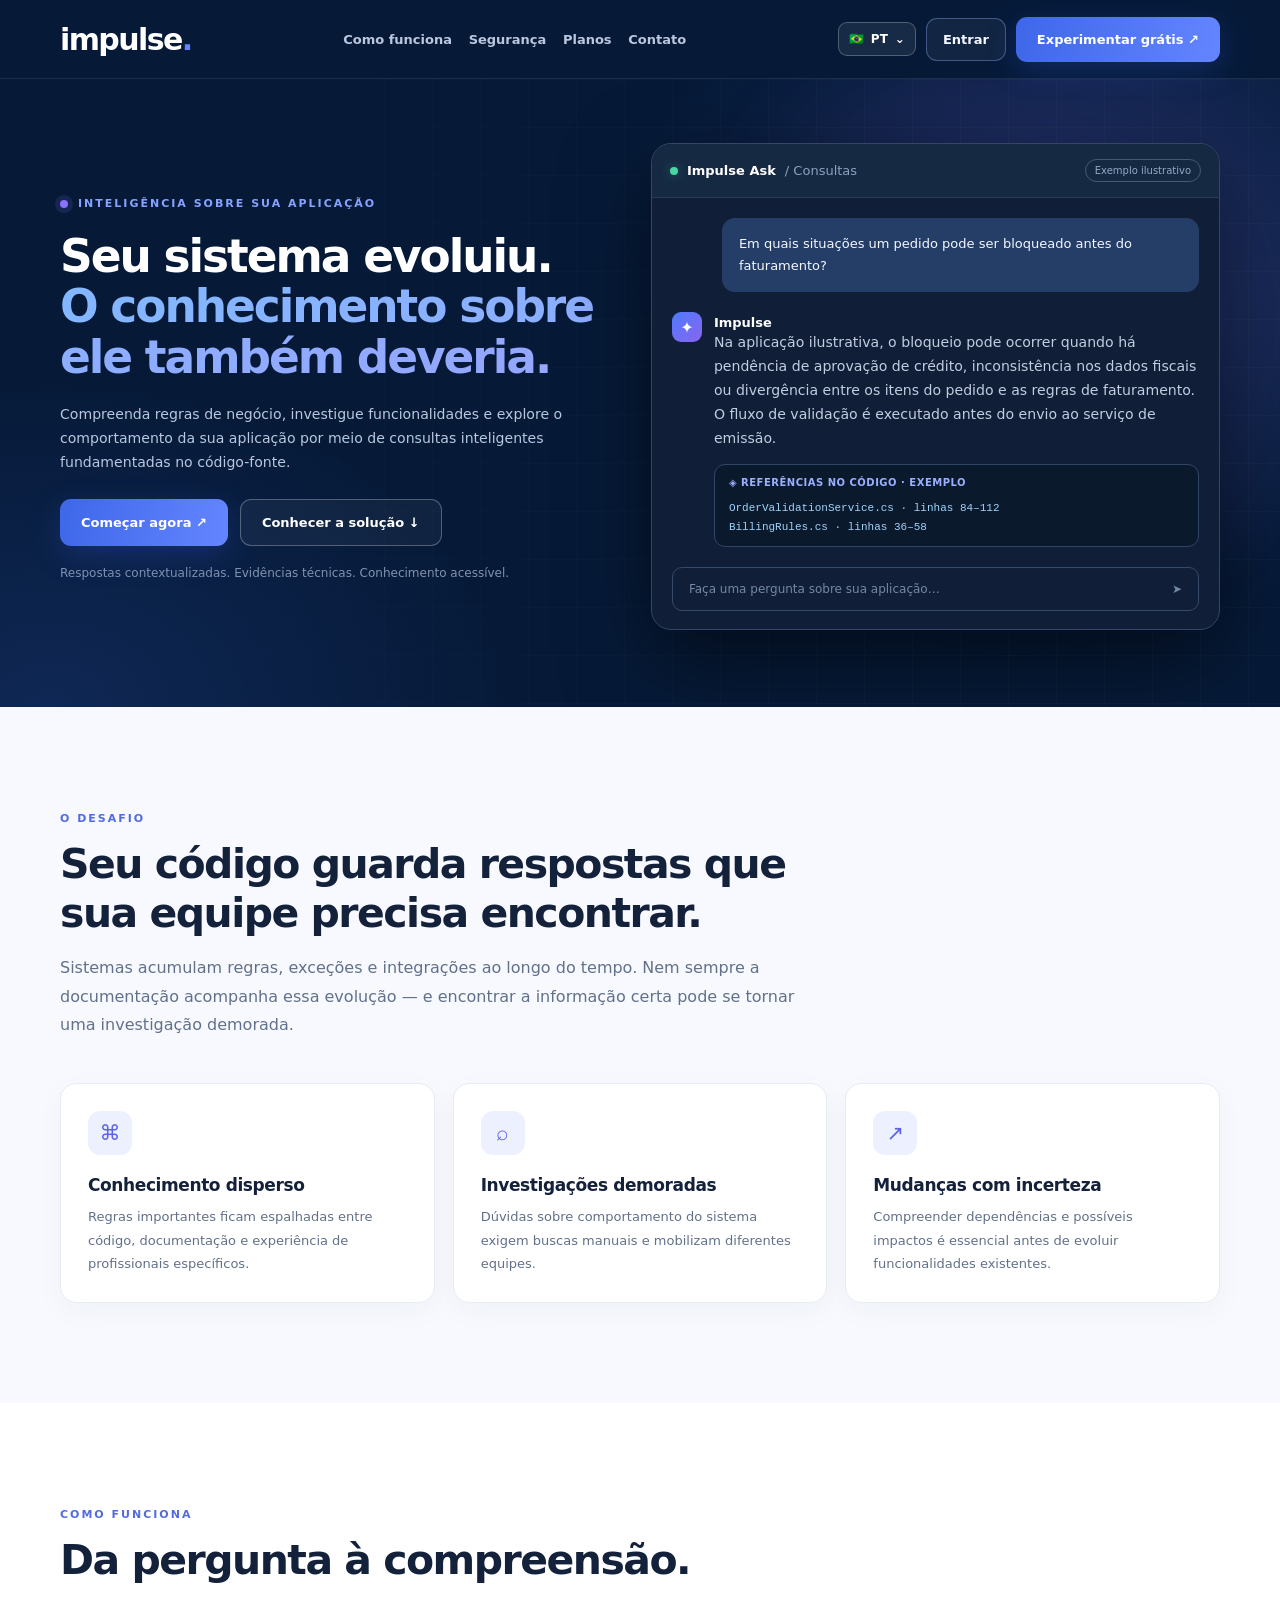
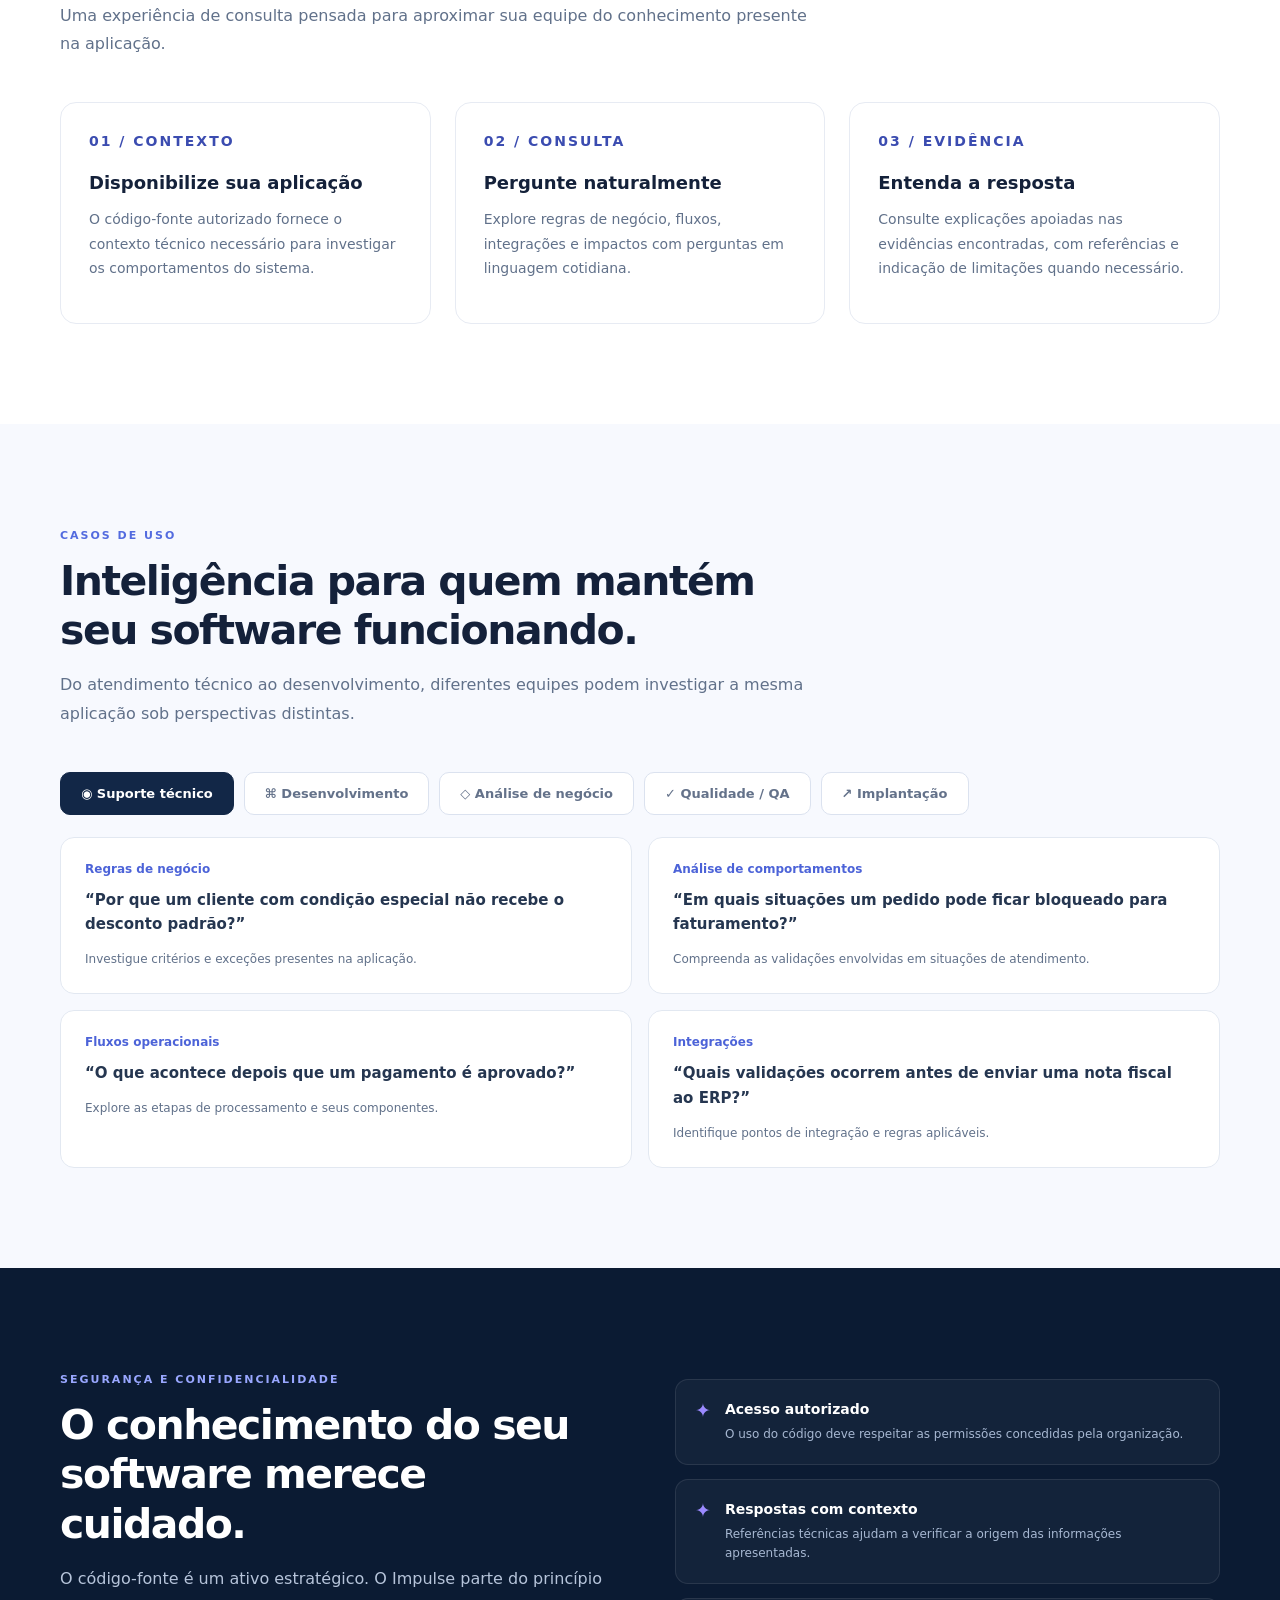
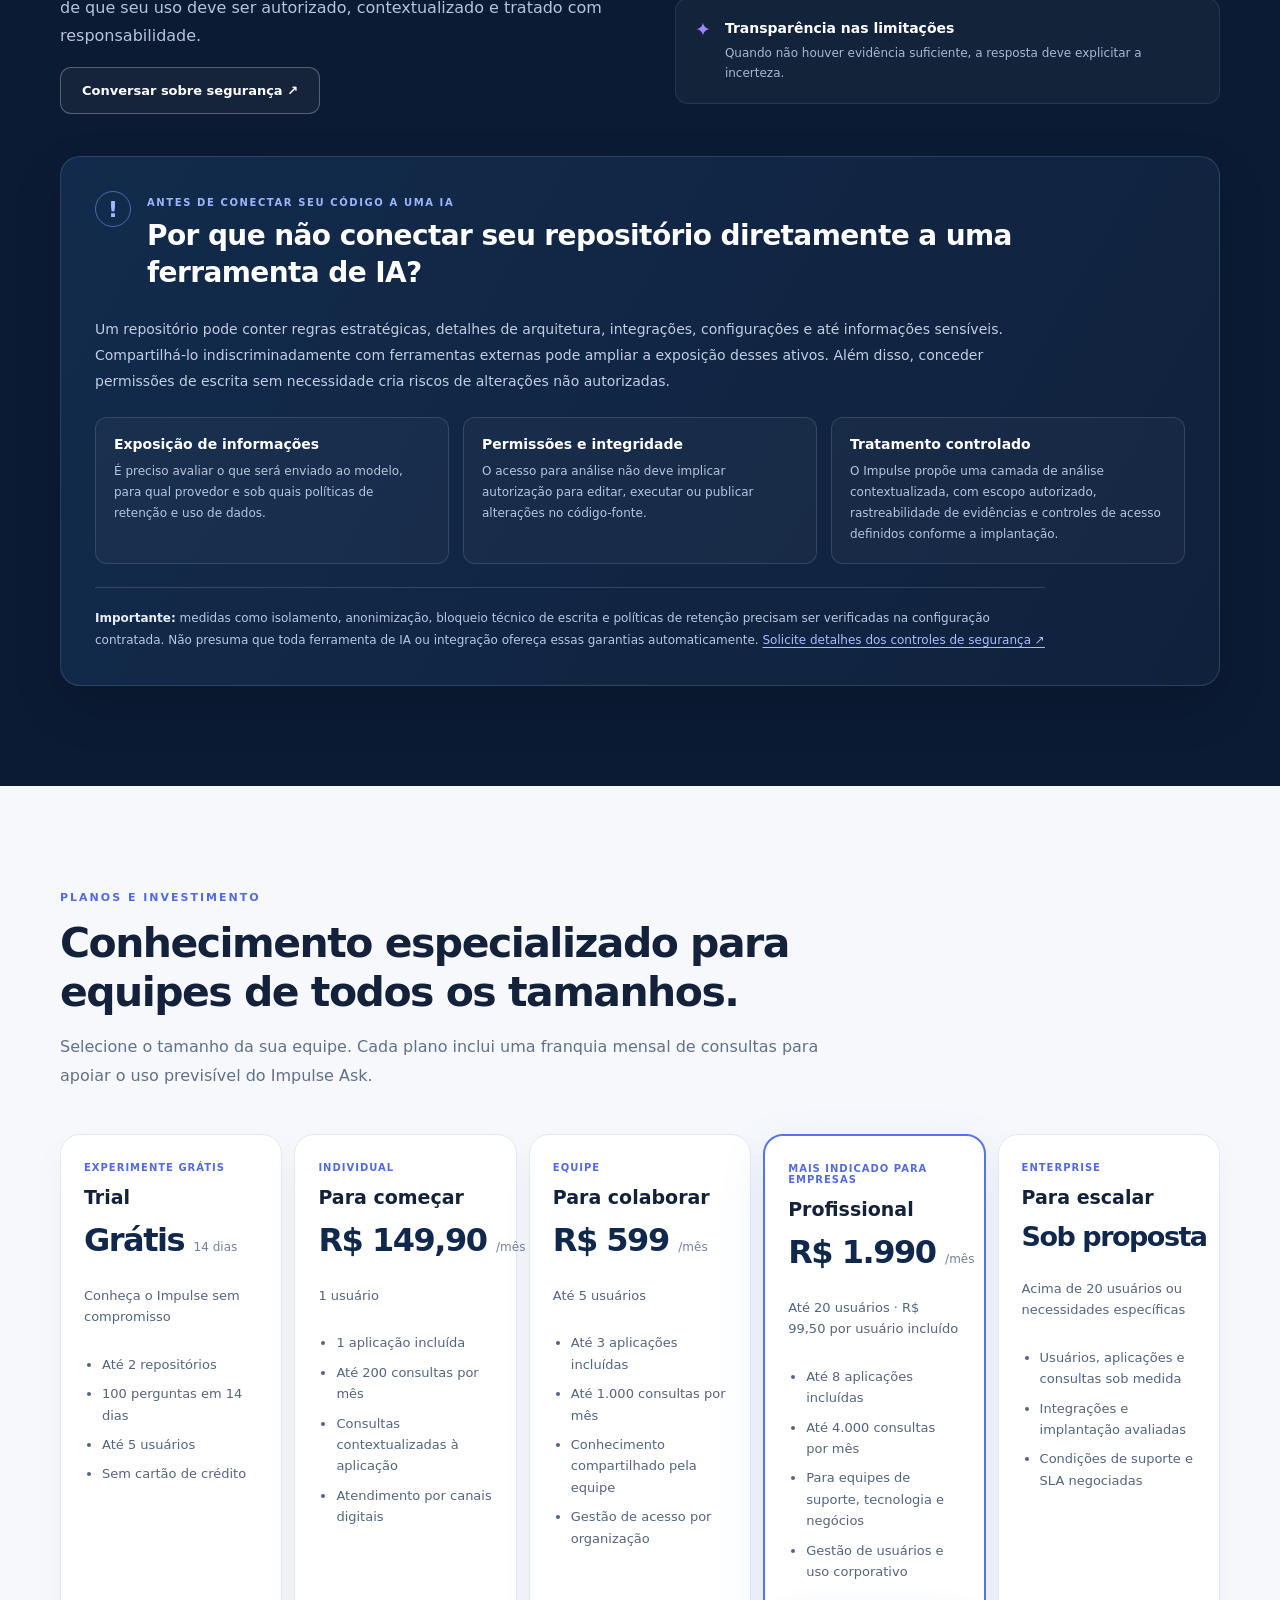
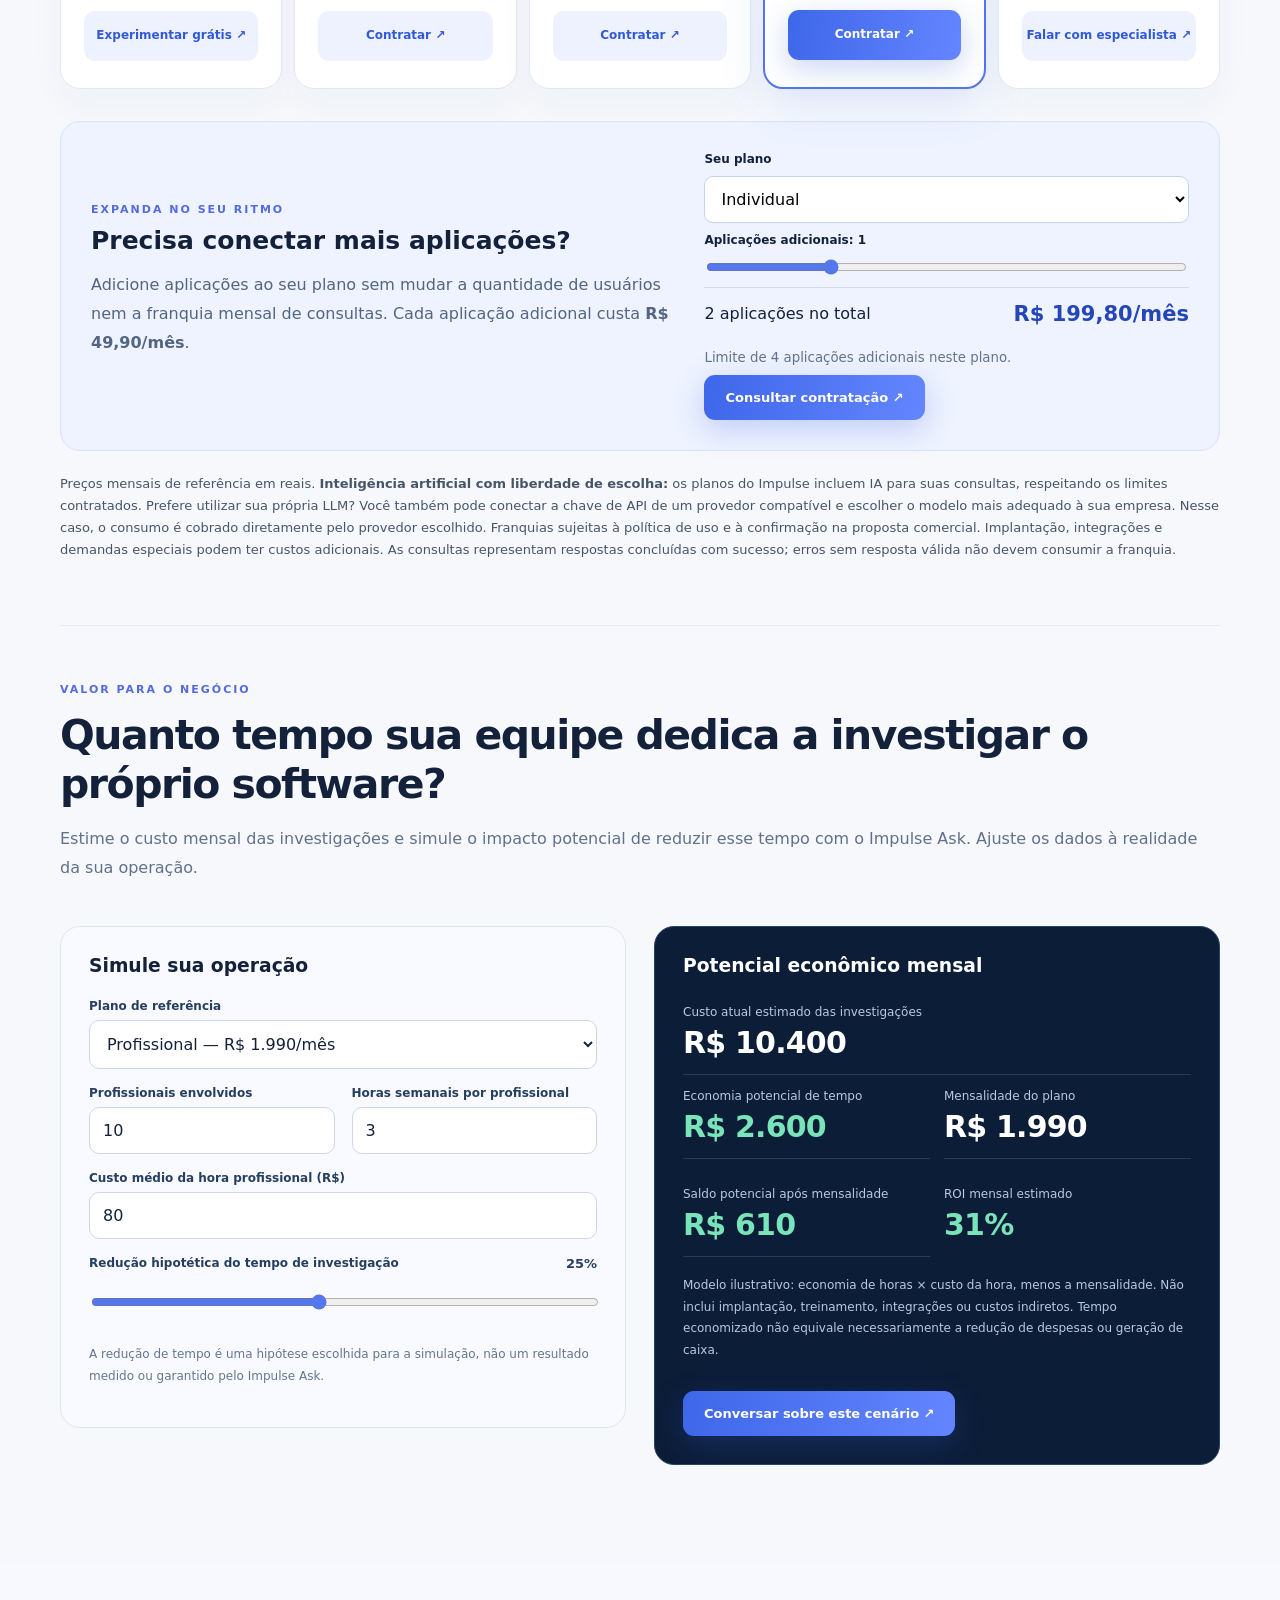
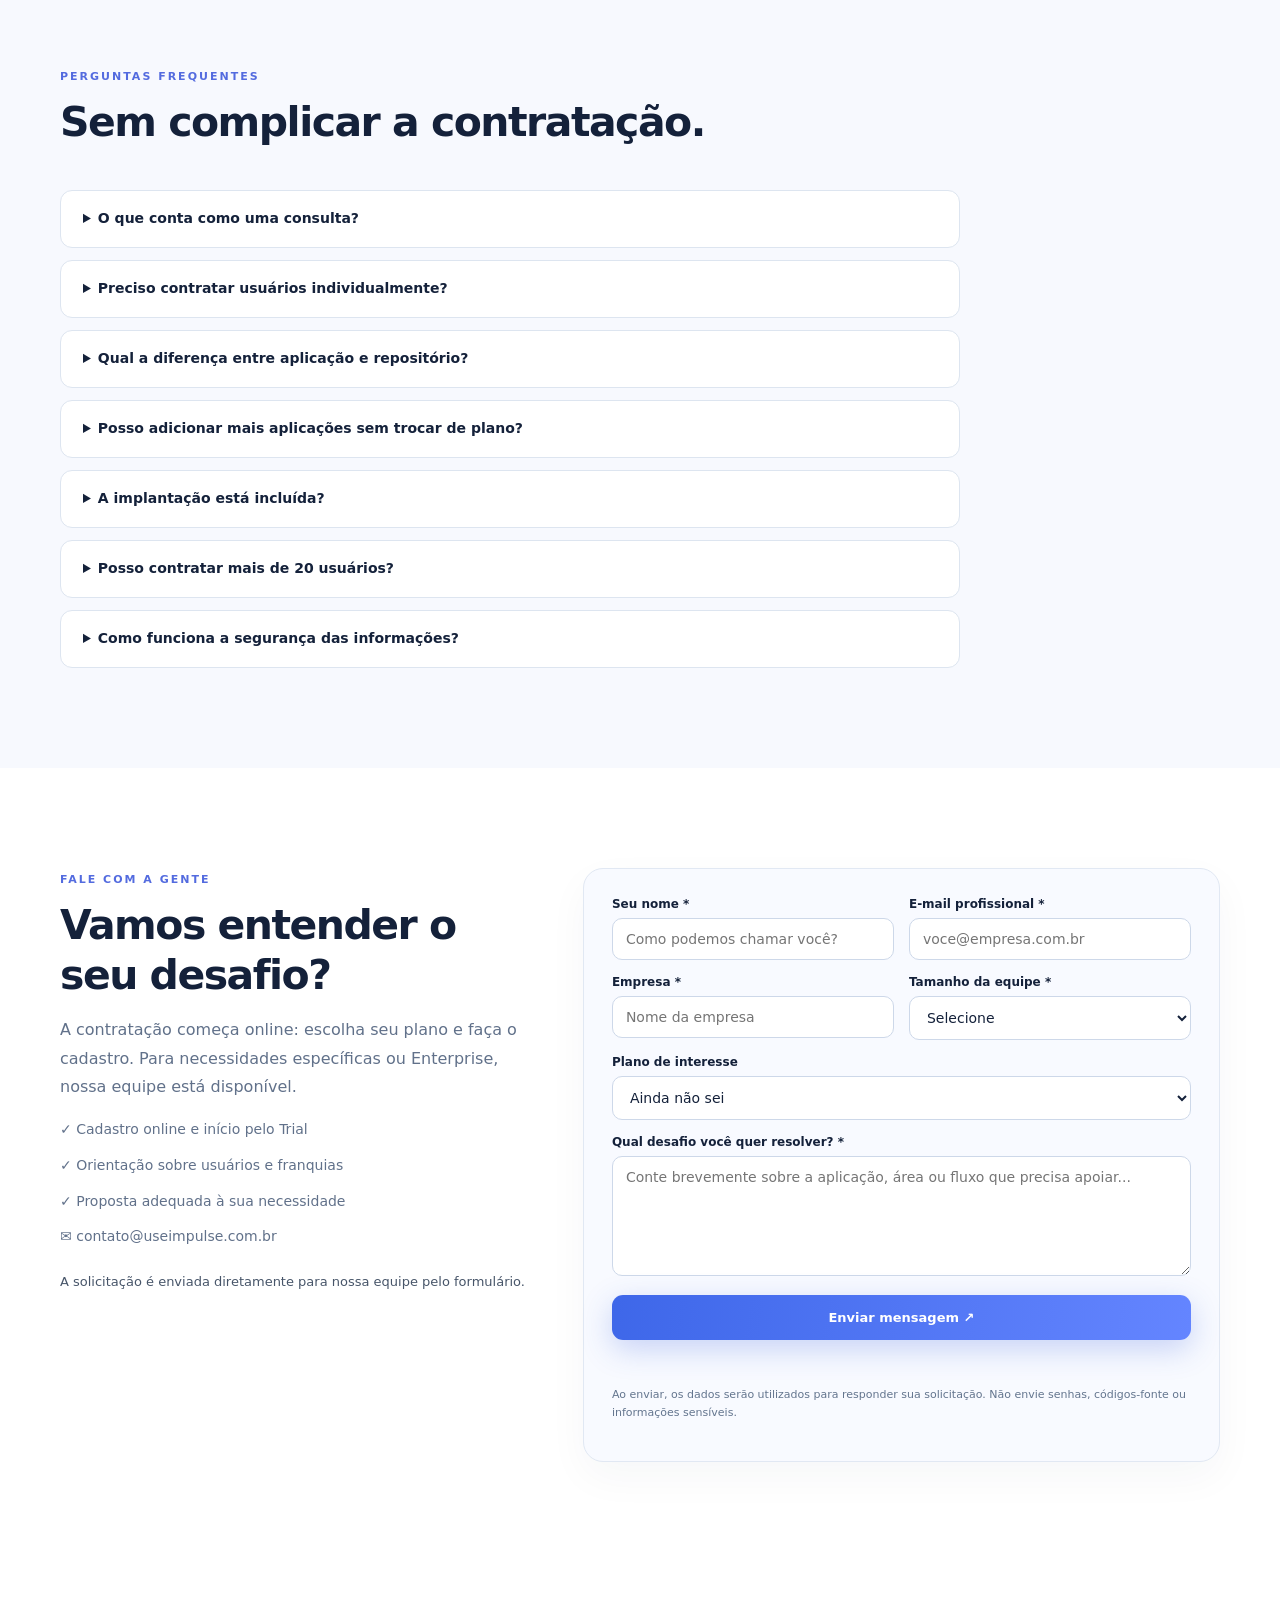
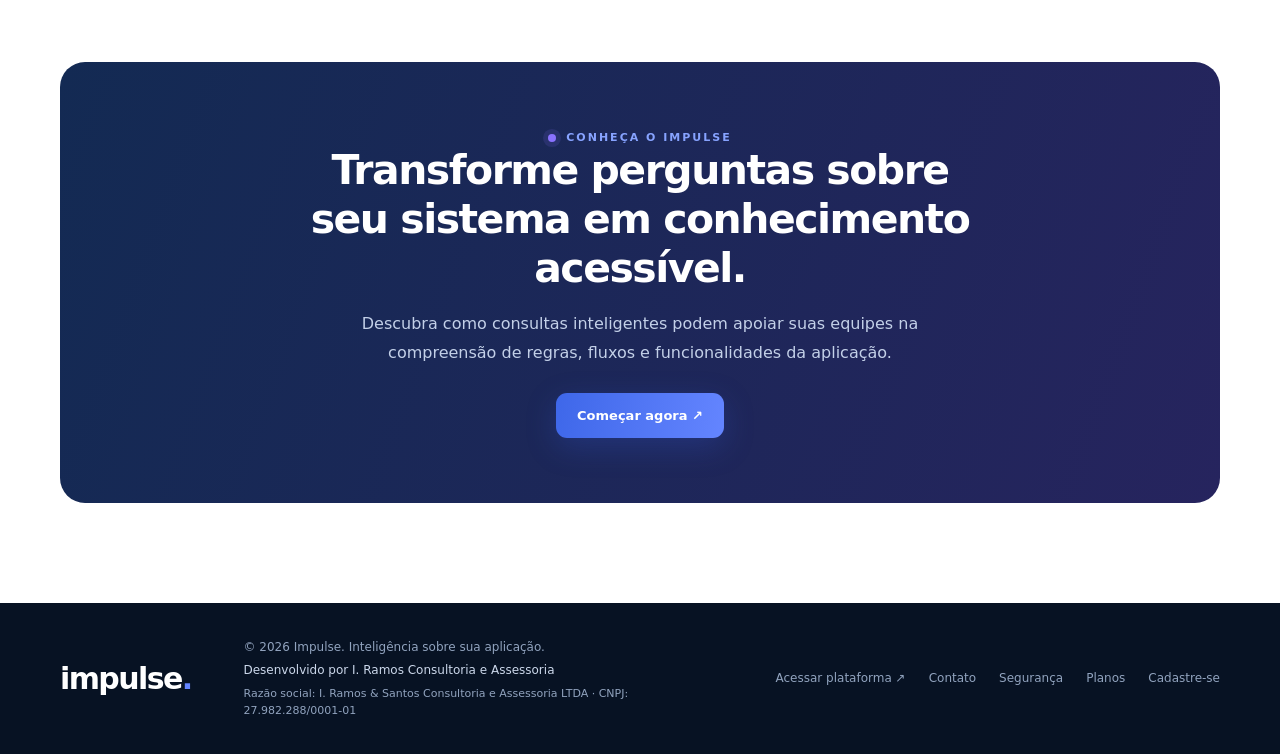
==== index.html @ f1f95ac8 "chore(site): configure public Cloudflare Turnstile site key" ====
<!DOCTYPE html>
<html lang="pt-BR">
<head>
<meta charset="UTF-8"><meta name="viewport" content="width=device-width,initial-scale=1"><meta name="theme-color" content="#061A38"><link rel="icon" type="image/svg+xml" href="/favicon.svg?v=3"><link rel="shortcut icon" href="/favicon.svg?v=3"><meta name="description" content="Impulse: inteligência sobre sua aplicação. Compreenda regras de negócio, fluxos e impactos de mudanças com consultas fundamentadas no código-fonte."><title>Impulse — Inteligência sobre sua aplicação</title>
<link rel="canonical" href="https://useimpulse.com.br/">
<meta property="og:type" content="website">
<meta property="og:locale" content="pt_BR">
<meta property="og:site_name" content="Impulse">
<meta property="og:title" content="Impulse — Inteligência sobre sua aplicação">
<meta property="og:description" content="Compreenda regras de negócio, investigue funcionalidades e explore sua aplicação com respostas fundamentadas no código-fonte.">
<meta property="og:url" content="https://useimpulse.com.br/">
<meta name="twitter:card" content="summary">
<meta name="twitter:title" content="Impulse — Inteligência sobre sua aplicação">
<meta name="twitter:description" content="Entenda o comportamento da sua aplicação com inteligência fundamentada no código-fonte.">
<style>
:root{--navy:#081426;--navy2:#0e203b;--blue:#4878ff;--violet:#8067ff;--ink:#14213a;--muted:#61718a;--line:#e7ebf3;--bg:#f6f8fc}*{box-sizing:border-box}html{scroll-behavior:smooth}body{margin:0;font-family:Inter,ui-sans-serif,system-ui,-apple-system,BlinkMacSystemFont,"Segoe UI",sans-serif;color:var(--ink);background:white}a{text-decoration:none;color:inherit}button,input{font:inherit}button{cursor:pointer}.wrap{width:min(1160px,calc(100% - 48px));margin:auto}.dark{color:white;background:var(--navy)}header{position:sticky;top:0;z-index:50;background:rgba(8,20,38,.96);backdrop-filter:blur(14px);border-bottom:1px solid #ffffff17}.nav{display:flex;align-items:center;justify-content:space-between;min-height:78px;gap:28px}.brand{display:inline-flex;align-items:center;gap:11px;font-size:26px;font-weight:800;letter-spacing:-1.6px;color:white}.brand-mark{width:35px;height:35px;display:grid;place-items:center;border-radius:11px;background:linear-gradient(135deg,#5b8aff,#865eff);box-shadow:0 8px 30px #536cff44}.brand-mark{font-family:Inter,ui-sans-serif,system-ui,sans-serif;font-size:26px;font-weight:850;letter-spacing:-2px;line-height:1;align-items:center;padding-right:2px}.brand-dot{color:#fff;margin-left:1px}.brand-word{font-weight:800;letter-spacing:-1.6px}.navlinks{display:flex;gap:29px;align-items:center;color:#bac7df;font-size:13px;font-weight:600}.navlinks a:hover,.footer-links a:hover{color:white}.btn{border:0;border-radius:11px;display:inline-flex;align-items:center;justify-content:center;gap:10px;font-size:13px;font-weight:700;padding:15px 21px;transition:transform .2s,box-shadow .2s}.btn:hover{transform:translateY(-2px)}.btn.primary{color:white;background:linear-gradient(100deg,#396bf4,#7557ed);box-shadow:0 9px 30px #345cdd40}.btn.outline{border:1px solid #ffffff45;color:white;background:#ffffff0b}.btn.light{background:#eef2ff;color:#3059d9}.mobile-toggle{display:none;color:white;background:none;border:0;font-size:25px}.hero{position:relative;overflow:hidden;background:radial-gradient(ellipse 700px 500px at 88% 28%,#23386f9a,transparent 72%),radial-gradient(ellipse 700px 500px at 4% 100%,#142f65a1,transparent 65%),var(--navy);padding:98px 0 105px}.hero:after{content:"";position:absolute;inset:0;pointer-events:none;background-image:linear-gradient(#ffffff06 1px,transparent 1px),linear-gradient(90deg,#ffffff06 1px,transparent 1px);background-size:48px 48px;mask-image:linear-gradient(90deg,transparent,#000 70%)}.hero-grid{position:relative;z-index:1;display:grid;grid-template-columns:1fr 1.03fr;align-items:center;gap:58px}.eyebrow{font-size:11px;font-weight:800;letter-spacing:2px;text-transform:uppercase;color:#87a3ff;display:inline-flex;align-items:center;gap:10px}.eyebrow:before{content:"";width:8px;height:8px;border-radius:50%;background:#8a72ff;box-shadow:0 0 0 5px #8a72ff22}.hero h1{font-size:clamp(40px,4.25vw,65px);line-height:1.08;letter-spacing:-2.8px;margin:22px 0 22px;font-weight:800}.gradient{background:linear-gradient(100deg,#83b7ff,#aa93ff);-webkit-background-clip:text;background-clip:text;color:transparent}.hero p{font-size:16px;line-height:1.85;color:#b9c8df;max-width:520px}.actions{display:flex;gap:12px;flex-wrap:wrap;margin-top:30px}.hero-note{margin-top:25px;color:#8193ae;font-size:12px}.chat-window{background:#101f37;border:1px solid #344668;border-radius:20px;box-shadow:0 30px 85px #0008;overflow:hidden;transform:perspective(1100px) rotateY(-4deg);position:relative}.chat-head{display:flex;justify-content:space-between;align-items:center;padding:17px 20px;background:#152943;border-bottom:1px solid #ffffff16}.chat-title{display:flex;align-items:center;gap:9px;font-size:13px;font-weight:700}.dot{width:8px;height:8px;border-radius:50%;background:#48d7a0;box-shadow:0 0 12px #48d7a066}.chat-body{padding:25px 23px 20px}.bubble{border-radius:13px;padding:15px 17px;font-size:13px;line-height:1.7}.bubble.user{background:#253e67;color:#f4f8ff;margin-left:50px}.response{margin-top:20px;display:flex;gap:12px}.ai-symbol{width:30px;height:30px;flex:none;border-radius:9px;background:linear-gradient(140deg,#4d7bff,#8964ee);display:grid;place-items:center;color:white;font-size:16px}.response-content{flex:1;min-width:0}.response-content strong{font-size:13px}.response-content p{color:#c2cde0;font-size:12px;line-height:1.8;margin:9px 0}.evidence{background:#0b192d;border:1px solid #314567;border-radius:11px;padding:12px 14px;margin-top:13px}.evidence span{display:block;font-size:10px;color:#9aafff;font-weight:800;letter-spacing:.5px;margin-bottom:8px}.evidence code{color:#9fd4fb;font-size:11px;overflow-wrap:anywhere}.chat-input{margin:0 23px 22px;border:1px solid #354968;border-radius:10px;padding:14px 16px;display:flex;justify-content:space-between;color:#7388a6;font-size:12px}.demo-tag{font-size:10px;color:#93a8c5;border:1px solid #455a78;border-radius:20px;padding:5px 9px}.section{padding:100px 0}.section-head{max-width:760px;margin-bottom:43px}.kicker{font-size:11px;letter-spacing:2px;text-transform:uppercase;color:#536bdf;font-weight:800}.section h2{font-size:clamp(29px,3.2vw,43px);letter-spacing:-1.5px;line-height:1.2;margin:14px 0 16px}.section-lead{font-size:16px;color:var(--muted);line-height:1.8}.problem{background:#f7f9fe}.problem-grid{display:grid;grid-template-columns:1fr 1fr 1fr;gap:18px}.tile{background:white;border:1px solid var(--line);border-radius:16px;padding:27px;box-shadow:0 8px 30px #1c335009}.tile-icon{width:44px;height:44px;border-radius:12px;display:grid;place-items:center;background:#edf0ff;color:#5a62e7;font-size:21px;margin-bottom:20px}.tile h3{font-size:17px;letter-spacing:-.4px;margin:0 0 10px}.tile p{font-size:13px;line-height:1.8;color:var(--muted);margin:0}.steps{display:grid;grid-template-columns:repeat(3,1fr);gap:24px}.step{position:relative;padding:28px;border-radius:16px;border:1px solid var(--line)}.step-num{color:#3b4cb0;font-size:14px;font-weight:800;letter-spacing:2px}.step h3{font-size:18px;margin:22px 0 10px}.step p{font-size:14px;line-height:1.75;color:var(--muted)}.usecases{background:#f7f9fe}.tabbar{display:flex;gap:10px;margin:25px 0 22px;flex-wrap:wrap}.tab{border:1px solid #dbe2ef;border-radius:10px;background:white;padding:13px 20px;font-weight:700;font-size:13px;color:#64728a}.tab.active{background:#122747;color:white;border-color:#122747}.case-grid{display:grid;grid-template-columns:repeat(2,1fr);gap:16px}.case{background:white;border:1px solid #e2e8f1;border-radius:14px;padding:24px}.case-label{font-size:12px;color:#4c63d8;font-weight:800;margin-bottom:12px}.case q{font-size:15px;font-weight:600;line-height:1.65;color:#253650}.case p{font-size:12px;line-height:1.7;color:var(--muted);margin-bottom:0}.security{background:#0b1b33;color:white}.security-grid{display:grid;grid-template-columns:1fr 1fr;align-items:center;gap:70px}.security .section-lead{color:#b6c4da}.security-list{display:grid;gap:14px}.security-item{display:flex;gap:14px;align-items:start;padding:19px;background:#ffffff09;border:1px solid #ffffff18;border-radius:13px}.security-item b{font-size:14px}.security-item p{margin:7px 0 0;font-size:12px;color:#a7b8d2;line-height:1.65}.check{color:#9b8aff;font-size:19px}.final-cta{background:linear-gradient(110deg,#132a53,#26245e);color:white;text-align:center;border-radius:25px;padding:65px 24px}.final-cta h2{margin:0 auto 17px;max-width:690px}.final-cta p{max-width:600px;margin:0 auto 25px;color:#c3d0e8;line-height:1.8}.footer{background:#071223;color:#91a3be;padding:35px 0}.footer-inner{display:flex;align-items:center;justify-content:space-between;gap:18px;flex-wrap:wrap;font-size:12px}.footer-company{display:flex;flex-direction:column;gap:5px;max-width:480px;line-height:1.55}.footer-company span:nth-child(2){color:#cbd7ea}.footer-company span:nth-child(3){font-size:11px}.footer-links{display:flex;gap:23px}.footer .brand{font-size:21px}.footer .brand-mark{width:28px;height:28px}.footer .brand-mark svg{width:18px;height:18px}.hidden{display:none!important}@media(max-width:900px){.hero-grid,.security-grid{grid-template-columns:1fr}.hero{padding:68px 0}.hero-grid{gap:50px}.chat-window{transform:none;max-width:650px}.navlinks{gap:15px}.problem-grid{grid-template-columns:1fr 1fr}}@media(max-width:650px){.wrap{width:min(100% - 32px,1160px)}.nav{min-height:68px}.mobile-toggle{display:block}.navlinks{display:none;position:absolute;top:68px;left:0;right:0;background:#0a1930;padding:20px 24px;flex-direction:column;align-items:stretch}.navlinks.open{display:flex}.nav>.btn{display:none}.hero h1{letter-spacing:-1.7px}.hero{padding:55px 0 70px}.section{padding:70px 0}.problem-grid,.steps,.case-grid{grid-template-columns:1fr}.chat-body{padding:17px}.bubble.user{margin-left:12px}.chat-input{margin:0 16px 16px}.footer-inner{align-items:flex-start;flex-direction:column}.final-cta{padding:48px 20px}.security-grid{gap:20px}}

/* Comercial */
.pricing{background:#f6f8fc}.price-grid{display:grid;grid-template-columns:repeat(5,minmax(0,1fr));gap:12px}.price-card{background:white;border:1px solid #e2e8f3;border-radius:20px;padding:27px 23px;display:flex;flex-direction:column;gap:13px;box-shadow:0 15px 36px #152b4b09}.price-card.featured{border:2px solid #5575ee;box-shadow:0 16px 45px #4b6ff020}.price-card h3{margin:0;font-size:19px}.price-card .amount{font-size:35px;font-weight:800;letter-spacing:-1.5px;color:#10284c;white-space:nowrap}.price-card .amount small{font-size:12px;font-weight:500;color:#72829a;letter-spacing:0}.price-card p,.price-card li{font-size:13px;color:#53657f;line-height:1.65}.price-card ul{padding-left:18px;margin:0 0 14px;flex:1}.price-card li+li{margin-top:8px}.price-card .btn{width:100%;box-sizing:border-box;text-align:center;white-space:nowrap;font-size:12px;padding:14px 8px;min-height:50px;line-height:1.25}.price-tag{font-size:10px;letter-spacing:1px;text-transform:uppercase;font-weight:800;color:#536bdf}.pricing-note{font-size:13px;line-height:1.7;color:#475569;margin-top:22px}.contact{background:#fff}.contact-grid{display:grid;grid-template-columns:.85fr 1.15fr;gap:52px;align-items:start}.contact-points{display:grid;gap:12px;color:#61718a;font-size:14px;line-height:1.7}.contact-card{border:1px solid #e1e8f3;border-radius:20px;padding:28px;background:#f8faff;box-shadow:0 15px 40px #102c4a0a}.form-grid{display:grid;grid-template-columns:1fr 1fr;gap:15px}.contact-card label{display:block;font-size:12px;font-weight:700;margin-bottom:7px}.contact-card input,.contact-card select,.contact-card textarea{width:100%;border:1px solid #cdd8e9;border-radius:10px;padding:12px 13px;font:inherit;font-size:14px;background:white;color:#14213a}.contact-card textarea{resize:vertical;min-height:120px}.form-row{margin-bottom:15px}.form-help{font-size:11px;line-height:1.6;color:#63758e}.faq{background:#f7f9fe}.faq-list{display:grid;gap:12px;max-width:900px}.faq details{border:1px solid #dde5f0;background:white;border-radius:12px;overflow:hidden}.faq summary{font-weight:700;font-size:14px;cursor:pointer;display:list-item;list-style-position:inside;padding:19px 22px;min-height:56px}.faq summary:focus-visible{outline:2px solid #396bf4;outline-offset:-3px}.faq details p{color:#61718a;font-size:13px;line-height:1.8;margin:0;padding:0 22px 19px}@media(max-width:1050px){.price-grid{grid-template-columns:repeat(2,minmax(0,1fr))}}@media(max-width:700px){.price-grid,.contact-grid,.form-grid{grid-template-columns:1fr}.contact-grid{gap:25px}.price-card{padding:24px}.contact-card{padding:20px}}

/* Motion system: progressive enhancement with reduced-motion support */
@keyframes impulse-enter{from{opacity:0;transform:translate3d(0,22px,0)}to{opacity:1;transform:translate3d(0,0,0)}}
@keyframes impulse-glow{0%,100%{opacity:.52;transform:translate3d(0,0,0) scale(1)}50%{opacity:.86;transform:translate3d(-12px,9px,0) scale(1.06)}}
@keyframes impulse-float{0%,100%{transform:translateY(0)}50%{transform:translateY(-9px)}}
@keyframes impulse-card-in{from{opacity:0;transform:translateY(10px)}to{opacity:1;transform:translateY(0)}}
@keyframes impulse-shimmer{from{transform:translateX(-140%) skewX(-20deg)}to{transform:translateX(240%) skewX(-20deg)}}
.hero:before{content:"";position:absolute;inset:-10% -10% auto auto;width:min(65vw,780px);height:600px;border-radius:50%;pointer-events:none;background:radial-gradient(circle,#4868d53b 0%,#8059e51b 35%,transparent 70%);filter:blur(24px);animation:impulse-glow 11s ease-in-out infinite}
.hero-grid>div:first-child{animation:impulse-enter .8s both}.hero .chat-window{animation:impulse-enter .85s .18s both,impulse-float 7s 1.1s ease-in-out infinite}
.hero .gradient{background-size:220% 100%;animation:gradient-shift 8s ease-in-out infinite alternate}
@keyframes gradient-shift{from{background-position:0% 50%}to{background-position:100% 50%}}
.btn{position:relative;overflow:hidden;isolation:isolate}.btn.primary:after{content:"";position:absolute;inset:0;width:40%;background:linear-gradient(90deg,transparent,#ffffff35,transparent);transform:translateX(-140%) skewX(-20deg);pointer-events:none}.btn.primary:hover:after{animation:impulse-shimmer .85s ease-out}
.btn:focus-visible,.tab:focus-visible,.navlinks a:focus-visible,.faq summary:focus-visible{outline:3px solid #91b6ff;outline-offset:4px}
.tile,.step,.case,.price-card,.security-item{transition:transform .32s cubic-bezier(.2,.75,.2,1),box-shadow .32s ease,border-color .32s ease}
.tile:hover,.step:hover,.case:hover,.price-card:hover{transform:translateY(-6px);box-shadow:0 20px 45px #152d511b;border-color:#b6c6f7}
.security-item:hover{transform:translateX(5px);border-color:#8c9df16b}
.tab{transition:background .25s,color .25s,border-color .25s,transform .25s}.tab:hover{transform:translateY(-2px);border-color:#9caee5}
.case-grid .case{animation:impulse-card-in .35s both}.case-grid .case:nth-child(2){animation-delay:.06s}.case-grid .case:nth-child(3){animation-delay:.12s}.case-grid .case:nth-child(4){animation-delay:.18s}
.faq details{transition:border-color .25s,box-shadow .25s}.faq details[open]{border-color:#aabcf5;box-shadow:0 10px 28px #142d4910}.faq details p{animation:impulse-card-in .25s both}
.navlinks a{position:relative}.navlinks a:after{content:"";position:absolute;bottom:-7px;left:0;width:100%;height:2px;background:#8fa6ff;transform:scaleX(0);transform-origin:left;transition:transform .25s}.navlinks a:hover:after{transform:scaleX(1)}
.js-motion .reveal{opacity:0;transform:translateY(25px);transition:opacity .7s ease,transform .7s cubic-bezier(.2,.7,.2,1);transition-delay:var(--reveal-delay,0ms)}.js-motion .reveal.is-visible{opacity:1;transform:none}
@media(prefers-reduced-motion:reduce){html{scroll-behavior:auto!important}*,*:before,*:after{animation-duration:.01ms!important;animation-iteration-count:1!important;transition-duration:.01ms!important}.js-motion .reveal{opacity:1!important;transform:none!important}}

/* ROI calculator */
.roi-section{background:#fff}.roi-layout{display:grid;grid-template-columns:1fr 1fr;gap:28px;align-items:start}.roi-panel,.roi-results{border:1px solid #dfe6f2;border-radius:20px;padding:28px;background:#f8faff}.roi-results{background:#0c1d37;color:#fff;border-color:#29446a}.roi-fields{display:grid;grid-template-columns:repeat(2,minmax(0,1fr));gap:17px}.roi-field{display:flex;flex-direction:column;gap:7px}.roi-field label{font-size:12px;font-weight:750;color:#263e60}.roi-field input,.roi-field select{width:100%;padding:13px;border:1px solid #ccd7e9;border-radius:10px;background:white;color:#14213a;font:inherit}.roi-field input:focus-visible,.roi-field select:focus-visible{outline:3px solid #91b6ff;outline-offset:2px}.roi-full{grid-column:1/-1}.roi-range{accent-color:#5577ed}.roi-range-label{display:flex;justify-content:space-between;align-items:center;font-size:13px;font-weight:700;color:#263e60}.roi-stat{border-bottom:1px solid #ffffff22;padding:14px 0}.roi-stat:last-child{border-bottom:0}.roi-stat span{display:block;color:#b8c9e1;font-size:12px;margin-bottom:6px}.roi-stat strong{display:block;font-size:clamp(22px,3vw,32px);letter-spacing:-.8px}.roi-stat .roi-positive{color:#79e4b9}.roi-stat .roi-negative{color:#ffb2b2}.roi-disclaimer{font-size:12px;line-height:1.8;color:#65758d;margin-top:18px}.roi-results .roi-disclaimer{color:#b8c9e1}.roi-kpi-grid{display:grid;grid-template-columns:1fr 1fr;gap:14px}.roi-results h3{margin:0 0 15px}.roi-action{margin-top:18px}.roi-warning{font-size:12px;line-height:1.7;color:#f2d8a6;margin-top:12px}@media(max-width:850px){.roi-layout{grid-template-columns:1fr}}@media(max-width:550px){.roi-fields,.roi-kpi-grid{grid-template-columns:1fr}.roi-panel,.roi-results{padding:20px}}
.addon-box{display:grid;grid-template-columns:1.2fr 1fr;gap:32px;align-items:center;background:#eef3ff;border:1px solid #d9e3fa;border-radius:20px;padding:30px;margin-top:32px}.addon-box h3{font-size:25px;margin:9px 0}.addon-box p{line-height:1.8;color:#536581}.addon-controls{display:flex;flex-direction:column;gap:10px}.addon-controls label{font-size:12px;font-weight:700}.addon-controls select{padding:12px;border-radius:9px;border:1px solid #c5d3ee;background:white;font:inherit}.addon-controls input{accent-color:#5577ed}.addon-summary{display:flex;justify-content:space-between;gap:12px;align-items:center;padding:14px 0;border-top:1px solid #cddaf3}.addon-summary strong{font-size:21px;color:#2446b8}.addon-controls small{color:#64748b}.addon-controls .btn{align-self:flex-start}@media(max-width:700px){.addon-box{grid-template-columns:1fr;padding:22px}.addon-summary{flex-wrap:wrap}}.nav-actions{display:flex;align-items:center;gap:10px;flex-shrink:0}.nav-login{background:#ffffff0d;border:1px solid #7f9bdf70;color:#f4f7ff;padding:13px 16px;white-space:nowrap}.nav-login:hover{background:#ffffff1b;border-color:#a9bcff;box-shadow:0 8px 24px #0002}.nav-demo{white-space:nowrap}@media(max-width:1100px){.nav-actions{gap:7px}.nav-actions .btn{padding:12px 11px;font-size:12px}.navlinks{gap:14px}}@media(max-width:850px){.nav-actions{margin-left:auto}.nav-demo{display:none}.nav-login{padding:11px 13px!important}.navlinks.open{z-index:60}}@media(max-width:420px){.nav-login{font-size:11px!important;padding:10px!important}}.brand{gap:0;letter-spacing:0}.brand-word{font-family:Inter,"Arial Black","Arial Rounded MT Bold",ui-sans-serif,system-ui,sans-serif;font-size:34px;font-weight:950;letter-spacing:-2.3px;line-height:1.05;color:#fff}.brand-period{color:#6485FF}.brand:hover .brand-period{filter:drop-shadow(0 0 7px #6485ff88)}.footer .brand-word{font-size:30px}header,.dark{background-color:#061A38}.btn.primary{background:linear-gradient(100deg,#3e67e9,#6485ff)}.brand-word,.brand-period{transition:color .2s ease,filter .2s ease}@media(max-width:420px){.brand-word{font-size:28px}}.brand-logo-svg{display:block;width:178px;height:auto;color:#fff;overflow:visible}.footer .brand-logo-svg{width:166px}@media(max-width:420px){.brand-logo-svg{width:145px}}
/* Responsive layout audit: 320 / 375 / 390 / 768 / 1024 / 1280 / 1366 / 1440 / 1920 */
:root{--navy:#061A38}
html{scroll-padding-top:82px}
body{overflow-x:clip}
.wrap{width:min(1160px,calc(100% - 48px))}
.nav{gap:clamp(12px,1.5vw,24px)}
.brand{flex:none}
.brand-logo-svg{width:clamp(144px,12vw,178px)}
.navlinks{gap:clamp(10px,1.3vw,22px)}
.navlinks a{white-space:nowrap}.nav-mobile-trial{display:none}
.hero{padding:clamp(55px,5vw,82px) 0 clamp(65px,6vw,95px)}
.hero-grid{grid-template-columns:minmax(0,1fr) minmax(0,1.03fr);gap:clamp(28px,3vw,48px)}
.hero-grid>div{min-width:0}
.hero h1{font-size:clamp(38px,3.55vw,56px);letter-spacing:-.045em;line-height:1.11;margin:20px 0}
.hero p{font-size:clamp(14px,1.1vw,16px);line-height:1.7;margin:0;max-width:560px}
.hero .actions{margin-top:24px}
.hero-note{margin-top:20px}
.chat-window{transform:none}
.chat-body{padding:20px}
.chat-head{padding:15px 18px}
.chat-input{margin:0 20px 18px}
.price-card,.tile,.step,.case,.contact-card,.roi-panel,.roi-results{min-width:0}
.price-card .amount{font-size:clamp(25px,2.5vw,35px)}
@media(max-width:1220px){
 .nav{min-height:72px}
 .mobile-toggle{display:block;flex:none;order:3;cursor:pointer;padding:8px}
 .nav-actions{margin-left:auto}
 .navlinks{display:none;position:absolute;top:100%;left:0;right:0;padding:16px max(24px,calc((100vw - 1160px)/2));background:#061A38;border-bottom:1px solid #ffffff26;box-shadow:0 18px 30px #0003;flex-direction:column;align-items:stretch;gap:0;max-height:calc(100dvh - 72px);overflow-y:auto}
 .navlinks.open{display:flex;z-index:60}
 .navlinks a{padding:12px 8px}.navlinks .nav-mobile-trial{display:block;margin-top:10px;background:#426cf1;color:#fff;border-radius:10px;text-align:center;font-weight:800;padding:14px 16px;white-space:normal}
 .navlinks a:after{display:none}
}
@media(max-width:1050px){
 .hero-grid{grid-template-columns:minmax(0,1fr) minmax(0,1fr);gap:26px}
 .hero h1{font-size:clamp(35px,4.1vw,46px)}
 .hero p{font-size:14px}
 .hero{padding:58px 0 70px}
 .bubble.user{margin-left:12px}
 .chat-body{padding:16px}
 .response{gap:9px}
 .chat-head{padding:13px}
 .demo-tag{font-size:9px}
 .security-grid{gap:32px}
}
@media(max-width:900px){
 .hero-grid,.security-grid{grid-template-columns:minmax(0,1fr)}
 .hero-grid{gap:36px}
 .hero h1{font-size:clamp(38px,6vw,54px);max-width:680px}
 .hero p{font-size:16px}
 .chat-window{max-width:690px;width:100%}
 .hero{padding:58px 0 70px}
 .price-grid{grid-template-columns:repeat(2,minmax(0,1fr))}
}
@media(max-width:700px){
 .wrap{width:calc(100% - 32px)}
 .nav{gap:10px;min-height:68px}
 .nav-actions .nav-demo{display:none}
 .nav-actions .nav-login{padding:10px 12px;font-size:11px}
 .mobile-toggle{font-size:23px}
 .hero{padding:48px 0 60px}
 .hero h1{font-size:clamp(35px,8.5vw,48px);letter-spacing:-.045em}
 .hero p{font-size:14px;line-height:1.75}
 .hero .actions{gap:10px}
 .hero .actions .btn{padding:13px 15px}
 .section{padding:65px 0}
 .problem-grid,.steps,.case-grid,.price-grid,.contact-grid,.form-grid,.roi-layout,.addon-box{grid-template-columns:minmax(0,1fr)}
 .roi-fields{grid-template-columns:repeat(2,minmax(0,1fr))}
 .chat-window{border-radius:16px}
 .chat-head{gap:10px}
 .chat-title{font-size:12px}
 .chat-body{padding:15px}
 .chat-input{margin:0 15px 15px}
 .footer-links{flex-wrap:wrap;gap:8px 14px}
 .footer-links a{display:inline-flex;align-items:center;min-height:44px;padding:8px 4px;line-height:1.4}
 .footer-links a:focus-visible{outline:2px solid #a9bcff;outline-offset:2px;border-radius:4px}
}
@media(max-width:420px){
 .brand-logo-svg{width:130px}
 .nav-actions .nav-login{font-size:10px;padding:9px 10px}
 .mobile-toggle{padding:5px}
 .hero h1{font-size:clamp(32px,9vw,38px)}
 .hero .actions .btn{width:100%}
 .eyebrow{letter-spacing:1.2px;font-size:10px}
 .chat-head{flex-wrap:wrap}
 .demo-tag{font-size:9px}
 .roi-fields,.roi-kpi-grid{grid-template-columns:minmax(0,1fr)}
 .section h2{letter-spacing:-.8px}
 .price-card .amount{white-space:normal}
}
.security-disclaimer{margin-top:42px;border:1px solid #6c86b54d;background:linear-gradient(120deg,#122b4c,#10213c);border-radius:20px;padding:clamp(22px,3vw,34px);box-shadow:0 20px 50px #0002}.security-disclaimer-heading{display:flex;align-items:flex-start;gap:16px}.security-disclaimer-icon{width:36px;height:36px;flex:none;border:1px solid #87a4ff80;border-radius:50%;display:grid;place-items:center;font-size:22px;font-weight:800;color:#a5b8ff}.security-disclaimer-kicker{font-size:10px;letter-spacing:1.6px;font-weight:800;color:#9db4ff}.security-disclaimer h3{font-size:clamp(20px,2.4vw,28px);line-height:1.3;letter-spacing:-.6px;margin:8px 0 12px}.security-disclaimer>p{font-size:14px;line-height:1.85;color:#c1cee3;max-width:950px}.security-disclaimer-grid{display:grid;grid-template-columns:repeat(3,minmax(0,1fr));gap:14px;margin-top:22px}.security-disclaimer-grid>div{border:1px solid #ffffff20;border-radius:12px;background:#ffffff08;padding:18px}.security-disclaimer-grid strong{display:block;font-size:14px;color:white;margin-bottom:9px}.security-disclaimer-grid span{display:block;font-size:12px;line-height:1.75;color:#b5c6de}.security-disclaimer .security-disclaimer-foot{margin:23px 0 0;padding-top:19px;border-top:1px solid #ffffff25;font-size:12px;color:#b7c9e1}.security-disclaimer-foot strong{color:#e6eeff}.security-disclaimer-foot a{color:#a9bfff;text-decoration:underline;text-underline-offset:3px}@media(max-width:800px){.security-disclaimer-grid{grid-template-columns:1fr}.security-disclaimer{margin-top:28px}.security-disclaimer-heading{gap:11px}}.brand-logo-svg{image-rendering:auto;shape-rendering:geometricPrecision;flex-shrink:0}.brand-original-text{display:inline-block;font-family:system-ui,Arial,sans-serif;font-size:30px;font-weight:800;letter-spacing:-1.6px;line-height:1.1;white-space:nowrap;color:#fff}.brand-original-dot{color:#6485FF}.footer .brand-original-text{font-size:30px}@media(max-width:420px){.brand-original-text{font-size:27px}}.language-picker{position:relative;flex:none}.language-button{background:#ffffff12;border:1px solid #ffffff40;border-radius:9px;padding:9px 10px;color:white;display:flex;align-items:center;gap:7px;cursor:pointer;font-weight:700;font-size:12px}.language-button:focus-visible,.language-menu button:focus-visible{outline:2px solid #91b1ff;outline-offset:3px}.language-menu{position:absolute;right:0;top:calc(100% + 8px);z-index:100;background:#142744;border:1px solid #526584;border-radius:10px;min-width:154px;padding:5px;box-shadow:0 12px 30px #0006}.language-menu[hidden]{display:none}.language-menu button{background:transparent;border:0;color:#fff;width:100%;text-align:left;cursor:pointer;padding:9px;border-radius:7px;font-size:13px}.language-menu button:hover,.language-menu button[aria-current="true"]{background:#ffffff1c}@media(max-width:900px){.language-button{padding:8px}.language-picker{order:-1}}
.navlinks a[href^="#"]{position:relative;transition:color .2s ease}.navlinks a[href^="#"].is-active{color:#fff}.navlinks a[href^="#"].is-active:after{content:"";position:absolute;bottom:-10px;left:0;right:0;height:3px;border-radius:3px;background:#7da0ff;box-shadow:0 0 12px #4e77ff77}html{scroll-padding-top:96px}.roi-inline{margin-top:60px;padding-top:36px;border-top:1px solid var(--line)}.roi-inline .wrap{width:100%;max-width:1160px}@media(max-width:850px){.navlinks a[href^="#"].is-active{background:#ffffff14;border-radius:8px;padding-left:9px}.navlinks a[href^="#"].is-active:after{display:none}}
/* Responsive containment: the ROI calculator is embedded inside Pricing. */
.section.pricing,.section.pricing>.wrap,.roi-inline,.roi-inner{min-width:0;max-width:100%}
.roi-inline{width:100%;margin-top:64px;padding-top:52px;border-top:1px solid var(--line);background:transparent;overflow:clip}
.roi-inner{width:100%;min-width:0}
.roi-inline .section-head{max-width:100%;margin-left:0;margin-right:0}
.roi-inline .section-head h2{max-width:100%;overflow-wrap:break-word}
.roi-inline .roi-layout{display:grid;grid-template-columns:repeat(2,minmax(0,1fr));gap:clamp(16px,2.5vw,28px);width:100%;min-width:0;align-items:start}
.roi-inline .roi-panel,.roi-inline .roi-results,.roi-inline .roi-kpi-grid,.roi-inline .roi-stat{min-width:0;max-width:100%}
.roi-inline .roi-stat strong{overflow-wrap:anywhere;font-size:clamp(20px,2.4vw,30px)}
.roi-inline .roi-fields,.roi-inline .roi-kpi-grid{grid-template-columns:repeat(2,minmax(0,1fr))}
@media(max-width:1000px){.roi-inline .roi-layout{grid-template-columns:minmax(0,1fr)}}
@media(max-width:620px){.roi-inline{margin-top:40px;padding-top:32px}.roi-inline .roi-fields,.roi-inline .roi-kpi-grid{grid-template-columns:minmax(0,1fr)}.roi-inline .roi-panel,.roi-inline .roi-results{padding:20px}.roi-inline .roi-stat strong{font-size:clamp(19px,6vw,27px)}}
@media(max-width:380px){.roi-inline .roi-panel,.roi-inline .roi-results{padding:16px}.roi-inline .roi-section-head h2{font-size:28px}}
.visually-hidden{position:absolute!important;width:1px!important;height:1px!important;overflow:hidden!important;clip:rect(0,0,0,0)!important;white-space:nowrap!important}#lead-status{min-height:20px;font-size:13px;line-height:1.6}#lead-status[data-state="error"]{color:#b91c1c}#lead-status[data-state="success"]{color:#15803d}.cf-turnstile{margin:12px 0}
</style>
<script src="https://challenges.cloudflare.com/turnstile/v0/api.js" async defer></script></head>
<body>
<header><div class="wrap nav"><a class="brand" href="#inicio" aria-label="Impulse início"><span class="brand-original-text" aria-label="impulse.">impulse<span class="brand-original-dot">.</span></span></a><nav class="navlinks" id="navlinks" aria-label="Menu principal"><a href="#como-funciona">Como funciona</a><a href="#seguranca">Segurança</a><a href="#planos">Planos</a><a href="#contato">Contato</a><a class="nav-mobile-trial" href="https://app.useimpulse.com.br/trial?plan=trial">Experimentar grátis ↗</a></nav><div class="nav-actions"><a class="btn nav-login" href="https://app.useimpulse.com.br" aria-label="Acessar plataforma Impulse Ask">Entrar</a><a class="btn primary nav-demo" href="https://app.useimpulse.com.br/trial?plan=trial">Experimentar grátis ↗</a></div><button class="mobile-toggle" id="mobile-toggle" aria-label="Abrir menu" aria-expanded="false">☰</button></div></header>
<main><section class="hero dark" id="inicio"><div class="wrap hero-grid"><div><div class="eyebrow">INTELIGÊNCIA SOBRE SUA APLICAÇÃO</div><h1>Seu sistema evoluiu.<br><span class="gradient">O conhecimento sobre ele também deveria.</span></h1><p>Compreenda regras de negócio, investigue funcionalidades e explore o comportamento da sua aplicação por meio de consultas inteligentes fundamentadas no código-fonte.</p><div class="actions"><a class="btn primary" href="https://app.useimpulse.com.br/trial?plan=trial">Começar agora ↗</a><a class="btn outline" href="#como-funciona">Conhecer a solução ↓</a></div><div class="hero-note">Respostas contextualizadas. Evidências técnicas. Conhecimento acessível.</div></div><div class="chat-window" aria-label="Exemplo ilustrativo de consulta ao Impulse"><div class="chat-head"><div class="chat-title"><span class="dot"></span> Impulse Ask <span style="color:#8da1bf;font-weight:400">/ Consultas</span></div><span class="demo-tag">Exemplo ilustrativo</span></div><div class="chat-body"><div class="bubble user">Em quais situações um pedido pode ser bloqueado antes do faturamento?</div><div class="response"><div class="ai-symbol">✦</div><div class="response-content"><strong>Impulse</strong><p>Na aplicação ilustrativa, o bloqueio pode ocorrer quando há pendência de aprovação de crédito, inconsistência nos dados fiscais ou divergência entre os itens do pedido e as regras de faturamento.</p><p>O fluxo de validação é executado antes do envio ao serviço de emissão.</p><div class="evidence"><span>◈ REFERÊNCIAS NO CÓDIGO · EXEMPLO</span><code>OrderValidationService.cs · linhas 84–112</code><br><code>BillingRules.cs · linhas 36–58</code></div></div></div></div><div class="chat-input">Faça uma pergunta sobre sua aplicação… <span>➤</span></div></div></div></section>
<section class="section problem" id="solucao"><div class="wrap"><div class="section-head"><span class="kicker">O DESAFIO</span><h2>Seu código guarda respostas que sua equipe precisa encontrar.</h2><p class="section-lead">Sistemas acumulam regras, exceções e integrações ao longo do tempo. Nem sempre a documentação acompanha essa evolução — e encontrar a informação certa pode se tornar uma investigação demorada.</p></div><div class="problem-grid"><article class="tile"><div class="tile-icon">⌘</div><h3>Conhecimento disperso</h3><p>Regras importantes ficam espalhadas entre código, documentação e experiência de profissionais específicos.</p></article><article class="tile"><div class="tile-icon">⌕</div><h3>Investigações demoradas</h3><p>Dúvidas sobre comportamento do sistema exigem buscas manuais e mobilizam diferentes equipes.</p></article><article class="tile"><div class="tile-icon">↗</div><h3>Mudanças com incerteza</h3><p>Compreender dependências e possíveis impactos é essencial antes de evoluir funcionalidades existentes.</p></article></div></div></section>
<section class="section" id="como-funciona"><div class="wrap"><div class="section-head"><span class="kicker">COMO FUNCIONA</span><h2>Da pergunta à compreensão.</h2><p class="section-lead">Uma experiência de consulta pensada para aproximar sua equipe do conhecimento presente na aplicação.</p></div><div class="steps"><article class="step"><span class="step-num">01 / CONTEXTO</span><h3>Disponibilize sua aplicação</h3><p>O código-fonte autorizado fornece o contexto técnico necessário para investigar os comportamentos do sistema.</p></article><article class="step"><span class="step-num">02 / CONSULTA</span><h3>Pergunte naturalmente</h3><p>Explore regras de negócio, fluxos, integrações e impactos com perguntas em linguagem cotidiana.</p></article><article class="step"><span class="step-num">03 / EVIDÊNCIA</span><h3>Entenda a resposta</h3><p>Consulte explicações apoiadas nas evidências encontradas, com referências e indicação de limitações quando necessário.</p></article></div></div></section>
<section class="section usecases" id="casos"><div class="wrap"><div class="section-head"><span class="kicker">CASOS DE USO</span><h2>Inteligência para quem mantém seu software funcionando.</h2><p class="section-lead">Do atendimento técnico ao desenvolvimento, diferentes equipes podem investigar a mesma aplicação sob perspectivas distintas.</p></div><div class="tabbar" role="tablist" aria-label="Selecione a equipe"><button class="tab active" data-tab="suporte" role="tab" aria-selected="true">◉ Suporte técnico</button><button class="tab" data-tab="dev" role="tab" aria-selected="false">⌘ Desenvolvimento</button><button class="tab" data-tab="negocio" role="tab" aria-selected="false">◇ Análise de negócio</button><button class="tab" data-tab="qa" role="tab" aria-selected="false">✓ Qualidade / QA</button><button class="tab" data-tab="implantacao" role="tab" aria-selected="false">↗ Implantação</button></div><div class="case-grid" id="cases-content"></div></div></section>
<section class="section security" id="seguranca"><div class="wrap security-grid"><div><span class="kicker" style="color:#99a7ff">SEGURANÇA E CONFIDENCIALIDADE</span><h2>O conhecimento do seu software merece cuidado.</h2><p class="section-lead">O código-fonte é um ativo estratégico. O Impulse parte do princípio de que seu uso deve ser autorizado, contextualizado e tratado com responsabilidade.</p><a href="mailto:contato@useimpulse.com.br?subject=Seguran%C3%A7a%20e%20Impulse" class="btn outline">Conversar sobre segurança ↗</a></div><div class="security-list"><div class="security-item"><span class="check">✦</span><div><b>Acesso autorizado</b><p>O uso do código deve respeitar as permissões concedidas pela organização.</p></div></div><div class="security-item"><span class="check">✦</span><div><b>Respostas com contexto</b><p>Referências técnicas ajudam a verificar a origem das informações apresentadas.</p></div></div><div class="security-item"><span class="check">✦</span><div><b>Transparência nas limitações</b><p>Quando não houver evidência suficiente, a resposta deve explicitar a incerteza.</p></div></div></div></div><div class="security-disclaimer wrap"><div class="security-disclaimer-heading"><span class="security-disclaimer-icon" aria-hidden="true">!</span><div><span class="security-disclaimer-kicker">ANTES DE CONECTAR SEU CÓDIGO A UMA IA</span><h3>Por que não conectar seu repositório diretamente a uma ferramenta de IA?</h3></div></div><p>Um repositório pode conter regras estratégicas, detalhes de arquitetura, integrações, configurações e até informações sensíveis. Compartilhá-lo indiscriminadamente com ferramentas externas pode ampliar a exposição desses ativos. Além disso, conceder permissões de escrita sem necessidade cria riscos de alterações não autorizadas.</p><div class="security-disclaimer-grid"><div><strong>Exposição de informações</strong><span>É preciso avaliar o que será enviado ao modelo, para qual provedor e sob quais políticas de retenção e uso de dados.</span></div><div><strong>Permissões e integridade</strong><span>O acesso para análise não deve implicar autorização para editar, executar ou publicar alterações no código-fonte.</span></div><div><strong>Tratamento controlado</strong><span>O Impulse propõe uma camada de análise contextualizada, com escopo autorizado, rastreabilidade de evidências e controles de acesso definidos conforme a implantação.</span></div></div><p class="security-disclaimer-foot"><strong>Importante:</strong> medidas como isolamento, anonimização, bloqueio técnico de escrita e políticas de retenção precisam ser verificadas na configuração contratada. Não presuma que toda ferramenta de IA ou integração ofereça essas garantias automaticamente. <a href="mailto:contato@useimpulse.com.br?subject=Controles%20de%20seguran%C3%A7a%20do%20Impulse">Solicite detalhes dos controles de segurança ↗</a></p></div></div></section>


<section class="section pricing" id="planos"><div class="wrap"><div class="section-head"><span class="kicker">PLANOS E INVESTIMENTO</span><h2>Conhecimento especializado para equipes de todos os tamanhos.</h2><p class="section-lead">Selecione o tamanho da sua equipe. Cada plano inclui uma franquia mensal de consultas para apoiar o uso previsível do Impulse Ask.</p></div><div class="price-grid">
<article class="price-card"><span class="price-tag">EXPERIMENTE GRÁTIS</span><h3>Trial</h3><div class="amount">Grátis <small>14 dias</small></div><p>Conheça o Impulse sem compromisso</p><ul><li>Até 2 repositórios</li><li>100 perguntas em 14 dias</li><li>Até 5 usuários</li><li>Sem cartão de crédito</li></ul><a class="btn light" href="https://app.useimpulse.com.br/trial?plan=trial">Experimentar grátis ↗</a></article>
<article class="price-card"><span class="price-tag">INDIVIDUAL</span><h3>Para começar</h3><div class="amount">R$ 149,90 <small>/mês</small></div><p>1 usuário</p><ul><li>1 aplicação incluída</li><li>Até 200 consultas por mês</li><li>Consultas contextualizadas à aplicação</li><li>Atendimento por canais digitais</li></ul><a class="btn light" href="https://app.useimpulse.com.br/trial?plan=individual">Contratar ↗</a></article>
<article class="price-card"><span class="price-tag">EQUIPE</span><h3>Para colaborar</h3><div class="amount">R$ 599 <small>/mês</small></div><p>Até 5 usuários</p><ul><li>Até 3 aplicações incluídas</li><li>Até 1.000 consultas por mês</li><li>Conhecimento compartilhado pela equipe</li><li>Gestão de acesso por organização</li></ul><a class="btn light" href="https://app.useimpulse.com.br/trial?plan=equipe">Contratar ↗</a></article>
<article class="price-card featured"><span class="price-tag">MAIS INDICADO PARA EMPRESAS</span><h3>Profissional</h3><div class="amount">R$ 1.990 <small>/mês</small></div><p>Até 20 usuários · R$ 99,50 por usuário incluído</p><ul><li>Até 8 aplicações incluídas</li><li>Até 4.000 consultas por mês</li><li>Para equipes de suporte, tecnologia e negócios</li><li>Gestão de usuários e uso corporativo</li></ul><a class="btn primary" href="https://app.useimpulse.com.br/trial?plan=profissional">Contratar ↗</a></article>
<article class="price-card"><span class="price-tag">ENTERPRISE</span><h3>Para escalar</h3><div class="amount" style="font-size:27px">Sob proposta</div><p>Acima de 20 usuários ou necessidades específicas</p><ul><li>Usuários, aplicações e consultas sob medida</li><li>Integrações e implantação avaliadas</li><li>Condições de suporte e SLA negociadas</li></ul><a class="btn light" href="https://app.useimpulse.com.br/trial?plan=enterprise">Falar com especialista ↗</a></article>
</div><div class="addon-box" id="aplicacoes-extras"><div><span class="kicker">EXPANDA NO SEU RITMO</span><h3>Precisa conectar mais aplicações?</h3><p>Adicione aplicações ao seu plano sem mudar a quantidade de usuários nem a franquia mensal de consultas. Cada aplicação adicional custa <strong>R$ 49,90/mês</strong>.</p></div><div class="addon-controls"><label for="addon-plan">Seu plano</label><select id="addon-plan"><option value="individual">Individual</option><option value="equipe">Equipe</option><option value="profissional">Profissional</option></select><label for="addon-count">Aplicações adicionais: <strong id="addon-count-label">1</strong></label><input id="addon-count" type="range" min="0" max="4" step="1" value="1"><div class="addon-summary"><span id="addon-total-apps">2 aplicações no total</span><strong id="addon-total-price">R$ 199,80/mês</strong></div><small id="addon-limit">Limite de 4 aplicações adicionais neste plano.</small><a class="btn primary" href="#contato" id="addon-cta">Consultar contratação ↗</a></div></div><p class="pricing-note">Preços mensais de referência em reais. <strong>Inteligência artificial com liberdade de escolha:</strong> os planos do Impulse incluem IA para suas consultas, respeitando os limites contratados. Prefere utilizar sua própria LLM? Você também pode conectar a chave de API de um provedor compatível e escolher o modelo mais adequado à sua empresa. Nesse caso, o consumo é cobrado diretamente pelo provedor escolhido. Franquias sujeitas à política de uso e à confirmação na proposta comercial. Implantação, integrações e demandas especiais podem ter custos adicionais. As consultas representam respostas concluídas com sucesso; erros sem resposta válida não devem consumir a franquia.</p><div class="roi-section roi-inline" id="roi"><div class="roi-inner"><div class="section-head"><span class="kicker">VALOR PARA O NEGÓCIO</span><h2>Quanto tempo sua equipe dedica a investigar o próprio software?</h2><p class="section-lead">Estime o custo mensal das investigações e simule o impacto potencial de reduzir esse tempo com o Impulse Ask. Ajuste os dados à realidade da sua operação.</p></div><div class="roi-layout">
<div class="roi-panel"><h3 style="margin:0 0 23px">Simule sua operação</h3><div class="roi-fields">
<div class="roi-field roi-full"><label for="roi-plan">Plano de referência</label><select id="roi-plan"><option value="149.9" data-users="1">Individual — R$ 149,90/mês</option><option value="599" data-users="5">Equipe — R$ 599/mês</option><option value="1990" data-users="20" selected>Profissional — R$ 1.990/mês</option></select></div>
<div class="roi-field"><label for="roi-people">Profissionais envolvidos</label><input id="roi-people" type="number" min="1" max="10000" step="1" value="10"></div>
<div class="roi-field"><label for="roi-hours">Horas semanais por profissional</label><input id="roi-hours" type="number" min="0" max="168" step="0.5" value="3"></div>
<div class="roi-field roi-full"><label for="roi-rate">Custo médio da hora profissional (R$)</label><input id="roi-rate" type="number" min="0" max="100000" step="5" value="80"></div>
<div class="roi-field roi-full"><div class="roi-range-label"><label for="roi-reduction">Redução hipotética do tempo de investigação</label><output id="roi-reduction-label" for="roi-reduction">25%</output></div><input class="roi-range" id="roi-reduction" type="range" min="5" max="50" step="5" value="25"></div>
</div><p class="roi-disclaimer">A redução de tempo é uma hipótese escolhida para a simulação, não um resultado medido ou garantido pelo Impulse Ask.</p></div>
<div class="roi-results" aria-live="polite" aria-atomic="true"><h3>Potencial econômico mensal</h3><div class="roi-stat"><span>Custo atual estimado das investigações</span><strong id="roi-current">—</strong></div><div class="roi-kpi-grid"><div class="roi-stat"><span>Economia potencial de tempo</span><strong class="roi-positive" id="roi-saving">—</strong></div><div class="roi-stat"><span>Mensalidade do plano</span><strong id="roi-price">—</strong></div><div class="roi-stat"><span>Saldo potencial após mensalidade</span><strong id="roi-net">—</strong></div><div class="roi-stat"><span>ROI mensal estimado</span><strong id="roi-percent">—</strong></div></div><p class="roi-warning" id="roi-limit" hidden></p><p class="roi-disclaimer">Modelo ilustrativo: economia de horas × custo da hora, menos a mensalidade. Não inclui implantação, treinamento, integrações ou custos indiretos. Tempo economizado não equivale necessariamente a redução de despesas ou geração de caixa.</p><a class="btn primary roi-action" href="#contato" id="roi-cta">Conversar sobre este cenário ↗</a></div>
</div></div></div></div></section>
<section class="section faq" id="perguntas"><div class="wrap"><div class="section-head"><span class="kicker">PERGUNTAS FREQUENTES</span><h2>Sem complicar a contratação.</h2></div><div class="faq-list"><details><summary>O que conta como uma consulta?</summary><p>Uma pergunta processada que gere resposta válida. Falhas técnicas sem resposta válida não devem consumir a franquia, conforme as regras do serviço.</p></details><details><summary>Preciso contratar usuários individualmente?</summary><p>Não. Os planos Equipe e Profissional contemplam até 5 e 20 usuários, respectivamente. O Individual contempla uma pessoa.</p></details><details><summary>Qual a diferença entre aplicação e repositório?</summary><p>Uma aplicação representa um sistema ou produto conectado ao Impulse Ask e pode reunir repositórios relacionados, como frontend e backend. A quantidade, o tamanho e as condições de indexação dos repositórios estão sujeitos a limites técnicos e à validação na contratação.</p></details><details><summary>Posso adicionar mais aplicações sem trocar de plano?</summary><p>Sim. Aplicações adicionais custam R$ 49,90 por aplicação/mês, mantendo a franquia de usuários e consultas do plano: até 4 adicionais no Individual, 7 no Equipe e 12 no Profissional. Necessidades maiores são avaliadas no Enterprise.</p></details><details><summary>A implantação está incluída?</summary><p>O esforço de configuração, organização de informações e integrações é avaliado conforme o projeto. Eventuais custos de implantação serão apresentados antes da contratação.</p></details><details><summary>Posso contratar mais de 20 usuários?</summary><p>Sim. Nossa modalidade Enterprise é dimensionada conforme a quantidade de usuários, consultas, integrações e requisitos de atendimento.</p></details><details><summary>Como funciona a segurança das informações?</summary><p>As condições de acesso, tratamento dos dados, integrações e confidencialidade são alinhadas no processo de contratação. A solução deve trabalhar apenas com conteúdos autorizados pela organização.</p></details></div></div></section>
<section class="section contact" id="contato"><div class="wrap contact-grid"><div><span class="kicker">FALE COM A GENTE</span><h2>Vamos entender o seu desafio?</h2><p class="section-lead">A contratação começa online: escolha seu plano e faça o cadastro. Para necessidades específicas ou Enterprise, nossa equipe está disponível.</p><div class="contact-points"><span>✓ Cadastro online e início pelo Trial</span><span>✓ Orientação sobre usuários e franquias</span><span>✓ Proposta adequada à sua necessidade</span><span>✉ contato@useimpulse.com.br</span></div><p class="pricing-note">A solicitação é enviada diretamente para nossa equipe pelo formulário.</p></div><form class="contact-card" id="lead-form"><div class="visually-hidden" aria-hidden="true"><label for="lead-website">Website</label><input id="lead-website" name="website" type="text" tabindex="-1" autocomplete="off"></div><div class="form-grid"><div class="form-row"><label for="lead-name">Seu nome *</label><input id="lead-name" name="name" required maxlength="100" autocomplete="name" placeholder="Como podemos chamar você?"></div><div class="form-row"><label for="lead-email">E-mail profissional *</label><input id="lead-email" name="email" type="email" required maxlength="160" autocomplete="email" placeholder="voce@empresa.com.br"></div></div><div class="form-grid"><div class="form-row"><label for="lead-company">Empresa *</label><input id="lead-company" name="company" required maxlength="120" autocomplete="organization" placeholder="Nome da empresa"></div><div class="form-row"><label for="lead-size">Tamanho da equipe *</label><select id="lead-size" name="size" required><option value="">Selecione</option><option>1 pessoa</option><option>2 a 5 pessoas</option><option>6 a 20 pessoas</option><option>21 a 50 pessoas</option><option>Mais de 50 pessoas</option></select></div></div><div class="form-row"><label for="lead-plan">Plano de interesse</label><select id="lead-plan" name="plan"><option>Ainda não sei</option><option>Individual</option><option>Equipe</option><option>Profissional</option><option>Enterprise</option></select></div><div class="form-row"><label for="lead-message">Qual desafio você quer resolver? *</label><textarea id="lead-message" name="message" required maxlength="1500" placeholder="Conte brevemente sobre a aplicação, área ou fluxo que precisa apoiar..."></textarea></div><div class="cf-turnstile" data-sitekey="0x4AAAAAAFnIl7HRFYub9vyC"></div><button class="btn primary" type="submit" style="width:100%">Enviar mensagem ↗</button><p id="lead-status" role="status" aria-live="polite"></p><p class="form-help">Ao enviar, os dados serão utilizados para responder sua solicitação. Não envie senhas, códigos-fonte ou informações sensíveis.</p></form></div></section>
<section class="section"><div class="wrap"><div class="final-cta"><span class="eyebrow">CONHEÇA O IMPULSE</span><h2>Transforme perguntas sobre seu sistema em conhecimento acessível.</h2><p>Descubra como consultas inteligentes podem apoiar suas equipes na compreensão de regras, fluxos e funcionalidades da aplicação.</p><a class="btn primary" href="https://app.useimpulse.com.br/trial?plan=trial">Começar agora ↗</a></div></div></section></main>
<footer class="footer"><div class="wrap footer-inner"><a class="brand" href="#inicio"><span class="brand-original-text" aria-label="impulse.">impulse<span class="brand-original-dot">.</span></span></a><div class="footer-company"><span>© <span id="year"></span> Impulse. Inteligência sobre sua aplicação.</span><span>Desenvolvido por I. Ramos Consultoria e Assessoria</span><span>Razão social: I. Ramos &amp; Santos Consultoria e Assessoria LTDA · CNPJ: 27.982.288/0001-01</span></div><div class="footer-links"><a href="https://app.useimpulse.com.br">Acessar plataforma ↗</a><a href="mailto:contato@useimpulse.com.br">Contato</a><a href="#seguranca">Segurança</a><a href="#planos">Planos</a><a href="https://app.useimpulse.com.br/trial?plan=trial">Cadastre-se</a></div></div></footer>
<script>
const cases={suporte:[['Regras de negócio','Por que um cliente com condição especial não recebe o desconto padrão?','Investigue critérios e exceções presentes na aplicação.'],['Análise de comportamentos','Em quais situações um pedido pode ficar bloqueado para faturamento?','Compreenda as validações envolvidas em situações de atendimento.'],['Fluxos operacionais','O que acontece depois que um pagamento é aprovado?','Explore as etapas de processamento e seus componentes.'],['Integrações','Quais validações ocorrem antes de enviar uma nota fiscal ao ERP?','Identifique pontos de integração e regras aplicáveis.']],dev:[['Análise de impacto','Se eu alterar este campo, quais módulos e integrações podem ser afetados?','Explore dependências antes de implementar mudanças.'],['Código legado','Onde está implementada a regra de cálculo de juros?','Localize regras e seus pontos de utilização.'],['Onboarding técnico','Quais componentes participam do fluxo de criação de pedidos?','Acelere a compreensão de funcionalidades existentes.'],['Investigação de falhas','Quais serviços estão envolvidos quando o processamento de um pedido falha?','Entenda o caminho de execução e as dependências.']],negocio:[['Regras implementadas','Quais condições determinam a aprovação automática de uma solicitação?','Confronte a compreensão do negócio com o comportamento implementado.'],['Exceções','Quais clientes seguem regras diferentes de faturamento?','Investigue variações previstas no código.'],['Jornada funcional','Como uma solicitação passa da abertura até a conclusão?','Explore etapas, validações e transições.'],['Mudanças de processo','Que validações são executadas antes da conclusão de um pedido?','Entenda restrições relevantes para alterações operacionais.']],qa:[['Planejamento de testes','Quais cenários e exceções preciso validar no fluxo de aprovação de pedidos?','Explore regras implementadas para apoiar a elaboração de cenários e casos de teste.'],['Critérios de aceite','Quais validações devem ocorrer antes de concluir uma solicitação?','Identifique condições e restrições para conferir o comportamento esperado.'],['Testes de regressão','Quais fluxos podem ser afetados se alterarmos a regra de desconto?','Investigue dependências e possíveis impactos para orientar a regressão.'],['Investigação de defeitos','Em que condições o sistema pode rejeitar uma nota fiscal?','Localize validações e caminhos de erro para apoiar a reprodução de falhas.']],implantacao:[['Parametrização','Quais parâmetros precisam ser configurados para habilitar o faturamento de um novo cliente?','Explore configurações, dependências e validações necessárias à implantação.'],['Mapeamento de processos','Como funciona o fluxo de pedidos desde o cadastro até a integração com o ERP?','Compreenda as etapas implementadas para orientar o desenho da operação.'],['Go-live e checklist','Quais integrações e condições precisam ser verificadas antes da entrada em produção?','Identifique pontos de atenção para apoiar a preparação do go-live.'],['Treinamento e dúvidas','O que acontece quando um usuário tenta concluir um pedido com dados incompletos?','Apoie a capacitação de usuários com explicações fundamentadas no comportamento da aplicação.']]};
const container=document.getElementById('cases-content');function renderCases(key){container.innerHTML=cases[key].map(([label,question,desc])=>`<article class="case"><div class="case-label">${label}</div><q>${question}</q><p>${desc}</p></article>`).join('');document.querySelectorAll('.tab').forEach(t=>{let active=t.dataset.tab===key;t.classList.toggle('active',active);t.setAttribute('aria-selected',active)})}document.querySelectorAll('.tab').forEach(t=>t.addEventListener('click',()=>renderCases(t.dataset.tab)));renderCases('suporte');document.getElementById('year').textContent=new Date().getFullYear();const toggle=document.getElementById('mobile-toggle'),nav=document.getElementById('navlinks');toggle.addEventListener('click',()=>{const open=nav.classList.toggle('open');toggle.setAttribute('aria-expanded',open);toggle.textContent=open?'×':'☰'});nav.querySelectorAll('a').forEach(a=>a.addEventListener('click',()=>{nav.classList.remove('open');toggle.setAttribute('aria-expanded','false');toggle.textContent='☰'}));
document.querySelectorAll('[data-plan]').forEach(a=>a.addEventListener('click',()=>{document.getElementById('lead-plan').value=a.dataset.plan}));
document.getElementById('lead-form').addEventListener('submit',async function(e){
 e.preventDefault();if(!this.reportValidity())return;
 const button=this.querySelector('button[type="submit"]'),status=document.getElementById('lead-status');
 const val=id=>document.getElementById(id).value.trim();
 const token=window.turnstile?.getResponse();
 if(!token){status.textContent='Conclua a verificação antes de enviar.';status.dataset.state='error';return;}
 button.disabled=true;status.textContent='Enviando mensagem…';status.dataset.state='sending';
 try{
  const response=await fetch('https://app.useimpulse.com.br/api/public/contact',{method:'POST',headers:{'Content-Type':'application/json'},body:JSON.stringify({name:val('lead-name'),email:val('lead-email'),company:val('lead-company'),team:val('lead-size'),plan:val('lead-plan'),message:val('lead-message'),website:val('lead-website'),turnstile:token})});
  if(!response.ok)throw Error('send_failed');
  status.textContent='Mensagem enviada! Nossa equipe entrará em contato.';status.dataset.state='success';this.reset();window.turnstile?.reset();
 }catch{status.textContent='Não foi possível enviar sua mensagem. Tente novamente ou escreva para contato@useimpulse.com.br.';status.dataset.state='error';window.turnstile?.reset();}
 finally{button.disabled=false;}
});

/* Scroll reveals are opt-in and never hide content if IntersectionObserver is unavailable. */
(function(){
  if(!('IntersectionObserver' in window)||window.matchMedia('(prefers-reduced-motion: reduce)').matches)return;
  const targets=document.querySelectorAll('.section-head,.problem-grid .tile,.steps .step,.security-grid>div,.price-card,.contact-grid>div,.contact-card,.faq details,.final-cta');
  targets.forEach((el,i)=>{el.classList.add('reveal');el.style.setProperty('--reveal-delay',((i%4)*65)+'ms')});
  document.documentElement.classList.add('js-motion');
  const observer=new IntersectionObserver(entries=>{entries.forEach(entry=>{if(entry.isIntersecting){entry.target.classList.add('is-visible');observer.unobserve(entry.target)}})},{threshold:.08,rootMargin:'0px 0px -25px 0px'});
  targets.forEach(el=>observer.observe(el));
  document.addEventListener('visibilitychange',()=>{if(!document.hidden)return;});
})();

(function(){
 const ids=['roi-plan','roi-people','roi-hours','roi-rate','roi-reduction'];
 const el=id=>document.getElementById(id);
 const brl=n=>new Intl.NumberFormat('pt-BR',{style:'currency',currency:'BRL',maximumFractionDigits:0}).format(n);
 const pct=n=>new Intl.NumberFormat('pt-BR',{maximumFractionDigits:0}).format(n)+'%';
 const val=(id,min,max)=>{const n=Number(el(id).value);return Number.isFinite(n)?Math.min(max,Math.max(min,n)):min};
 function calculate(){
  const price=val('roi-plan',0,100000),people=val('roi-people',1,10000),hours=val('roi-hours',0,168),rate=val('roi-rate',0,100000),reduction=val('roi-reduction',5,50);
  const cost=people*hours*rate*52/12,saving=cost*reduction/100,net=saving-price,roi=price>0?net/price*100:0;
  el('roi-reduction-label').textContent=pct(reduction);
  el('roi-current').textContent=brl(cost);el('roi-saving').textContent=brl(saving);el('roi-price').textContent=brl(price);
  el('roi-net').textContent=brl(net);el('roi-percent').textContent=pct(roi);
  for(const id of ['roi-net','roi-percent']){el(id).classList.toggle('roi-positive',net>=0);el(id).classList.toggle('roi-negative',net<0)}
  const limit=Number(el('roi-plan').selectedOptions[0].dataset.users),warning=el('roi-limit');
  warning.hidden=people<=limit;warning.textContent=people>limit?'Atenção: o plano selecionado contempla até '+limit+' usuário(s), mas a simulação considera '+people+' profissionais. Escolha um plano compatível ou solicite uma proposta Enterprise.':'';
 }
 ids.forEach(id=>el(id).addEventListener('input',calculate));
 el('roi-cta').addEventListener('click',()=>{const selected=el('roi-plan').selectedOptions[0].textContent;const plan=selected.split(' — ')[0];el('lead-plan').value=plan;const message=el('lead-message');if(!message.value.trim())message.value='Gostaria de avaliar um cenário de ROI para '+el('roi-people').value+' profissionais no plano '+plan+'.';});
 calculate();
})();
(function(){const plans={individual:{price:149.9,apps:1,max:4,label:'Individual'},equipe:{price:599,apps:3,max:7,label:'Equipe'},profissional:{price:1990,apps:8,max:12,label:'Profissional'}};const plan=document.getElementById('addon-plan'),count=document.getElementById('addon-count'),fmt=n=>n.toLocaleString('pt-BR',{style:'currency',currency:'BRL',minimumFractionDigits:2});function render(){const p=plans[plan.value];count.max=p.max;if(Number(count.value)>p.max)count.value=p.max;const n=Number(count.value);document.getElementById('addon-count-label').textContent=n;document.getElementById('addon-total-apps').textContent=(p.apps+n)+' aplicações no total';document.getElementById('addon-total-price').textContent=fmt(p.price+n*49.9)+'/mês';document.getElementById('addon-limit').textContent='Limite de '+p.max+' aplicações adicionais neste plano.'}plan.addEventListener('change',()=>{count.value=1;render()});count.addEventListener('input',render);document.getElementById('addon-cta').addEventListener('click',()=>{const p=plans[plan.value],n=Number(count.value);document.getElementById('lead-plan').value=p.label;const msg=document.getElementById('lead-message');if(!msg.value.trim())msg.value='Gostaria de contratar o plano '+p.label+' com '+n+' aplicação(ões) adicional(is), total de '+(p.apps+n)+' aplicações, por '+fmt(p.price+n*49.9)+'/mês.'});render()})();</script><script src="/languages.js" defer></script><script>
(function(){
 const nav=document.getElementById('navlinks');
 if(!nav)return;
 const links=[...nav.querySelectorAll('a[href^="#"]')];
 const sections=[
 {id:'como-funciona',nav:'como-funciona'},
 {id:'seguranca',nav:'seguranca'},
 {id:'roi',nav:'planos'},
 {id:'planos',nav:'planos'},
 {id:'contato',nav:'contato'}];
 const segments=['inicio','solucao','como-funciona','casos','seguranca','planos','contato']
 .map(id=>document.getElementById(id)).filter(Boolean);
 let ticking=false;
 function update(){
  ticking=false;
  const marker=window.scrollY+(document.querySelector('header')?.offsetHeight||80)+Math.min(180,window.innerHeight*.24);
  let active='';
  for(const el of segments){if(el.getBoundingClientRect().top+window.scrollY<=marker)active=el.id;}
  if(active==='casos')active='como-funciona';
  if(active==='solucao'||active==='inicio')active='';
  for(const a of links){const yes=a.getAttribute('href')==='#'+active;a.classList.toggle('is-active',yes);if(yes)a.setAttribute('aria-current','location');else a.removeAttribute('aria-current');}
 }
 addEventListener('scroll',()=>{if(!ticking){ticking=true;requestAnimationFrame(update)}},{passive:true});
 addEventListener('resize',update);
 addEventListener('hashchange',update);
 update();
})();
</script></body></html>
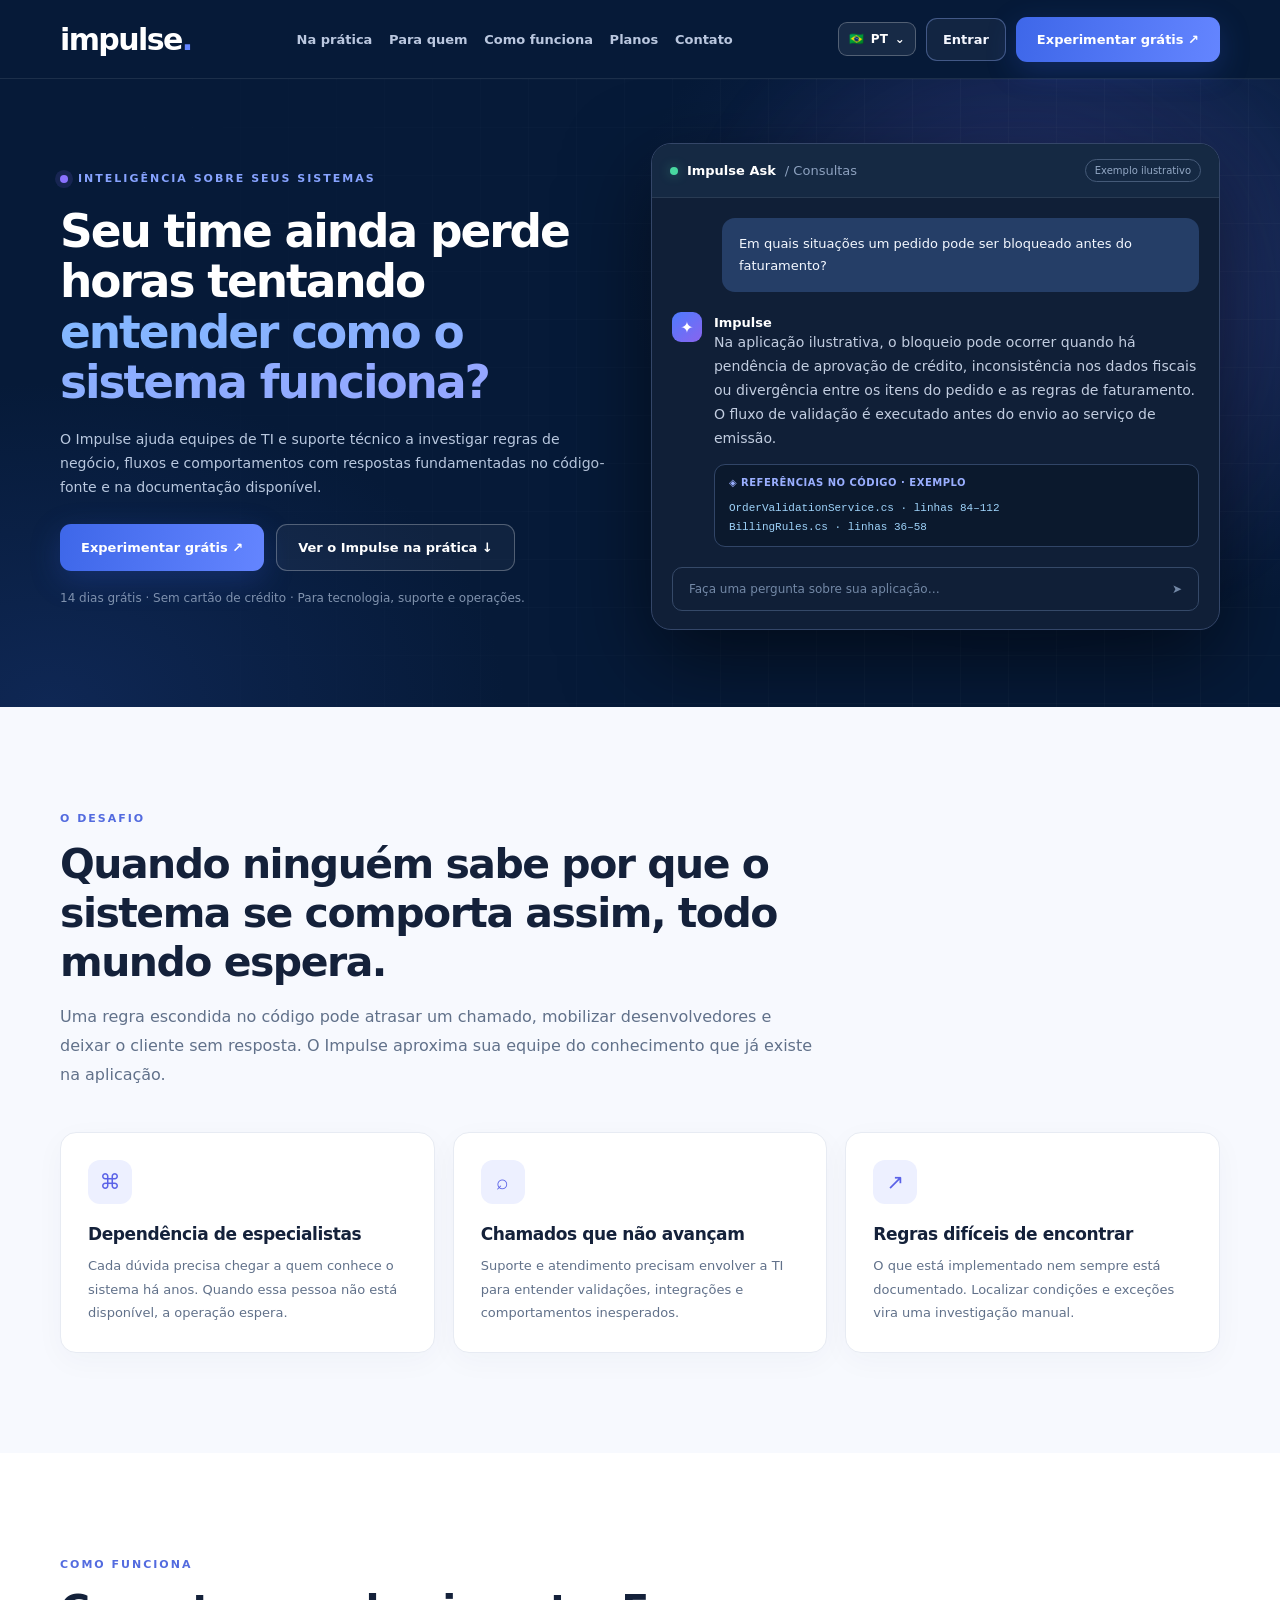
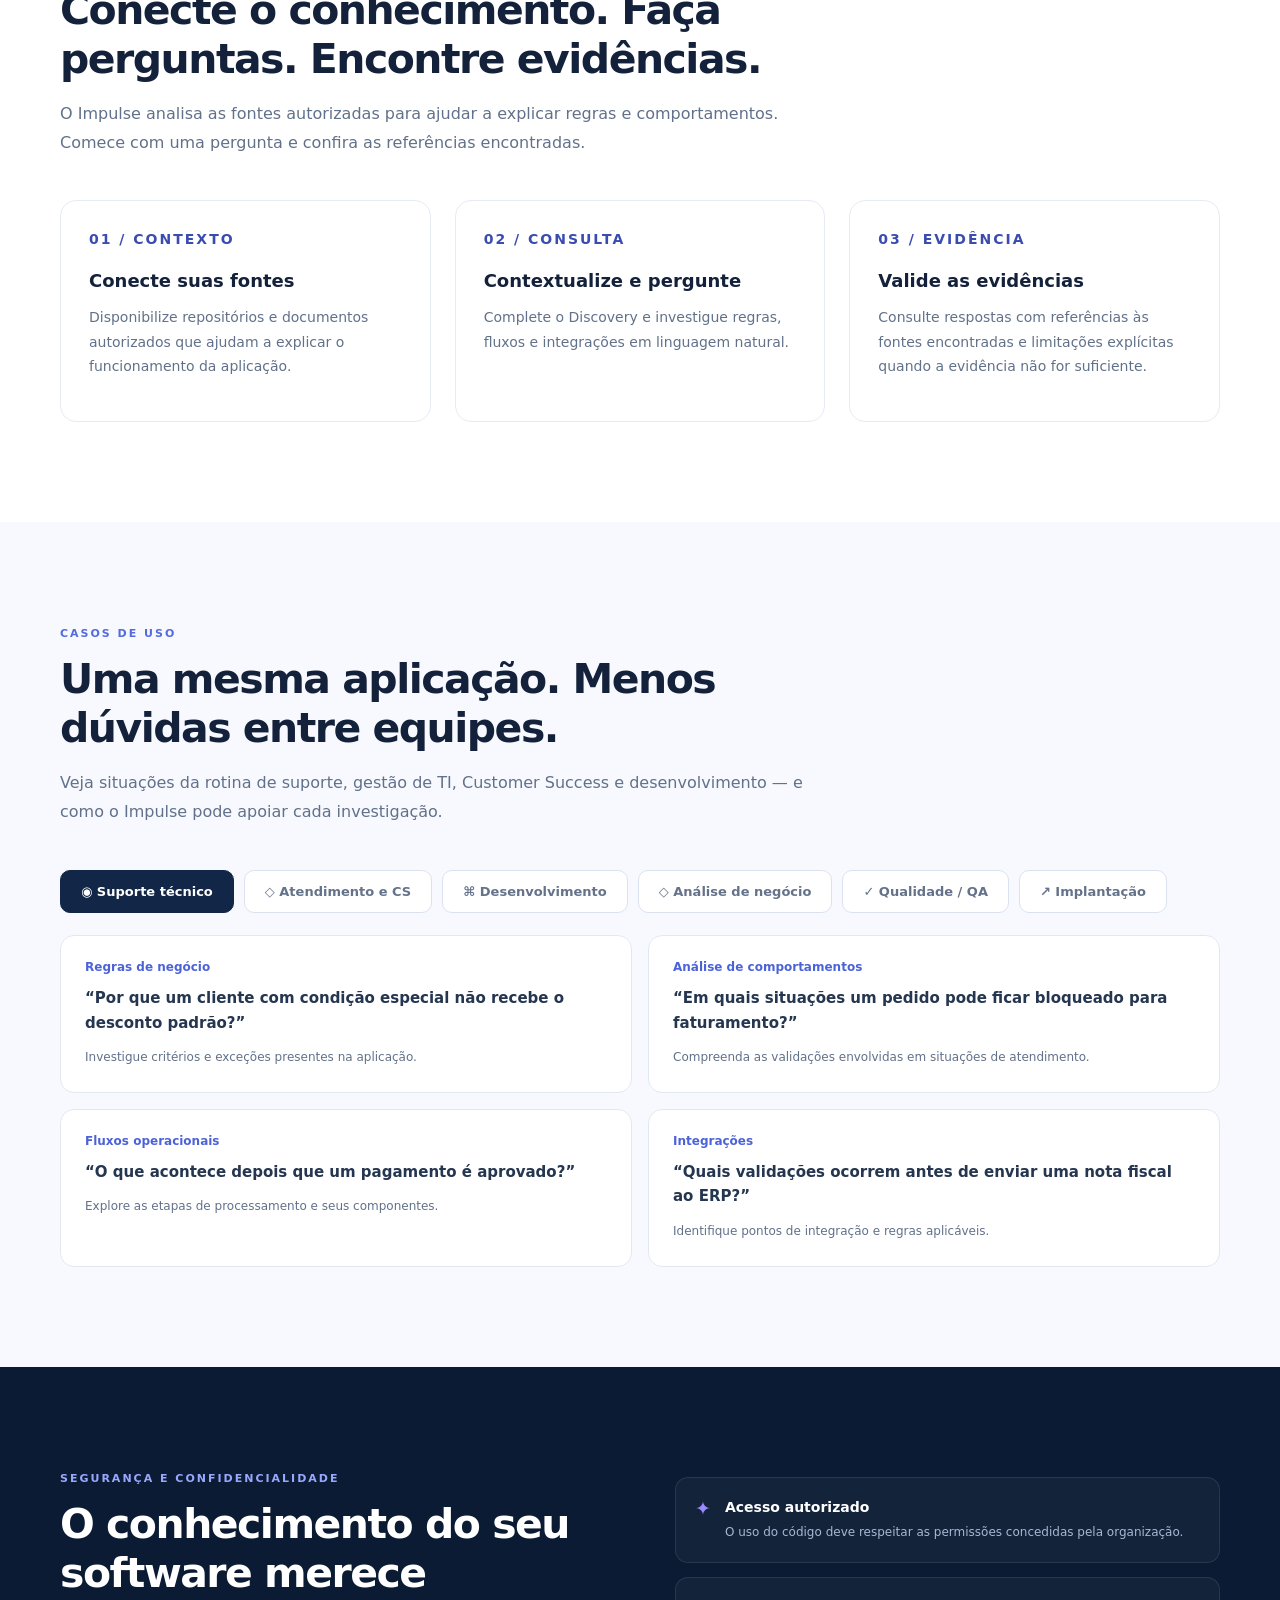
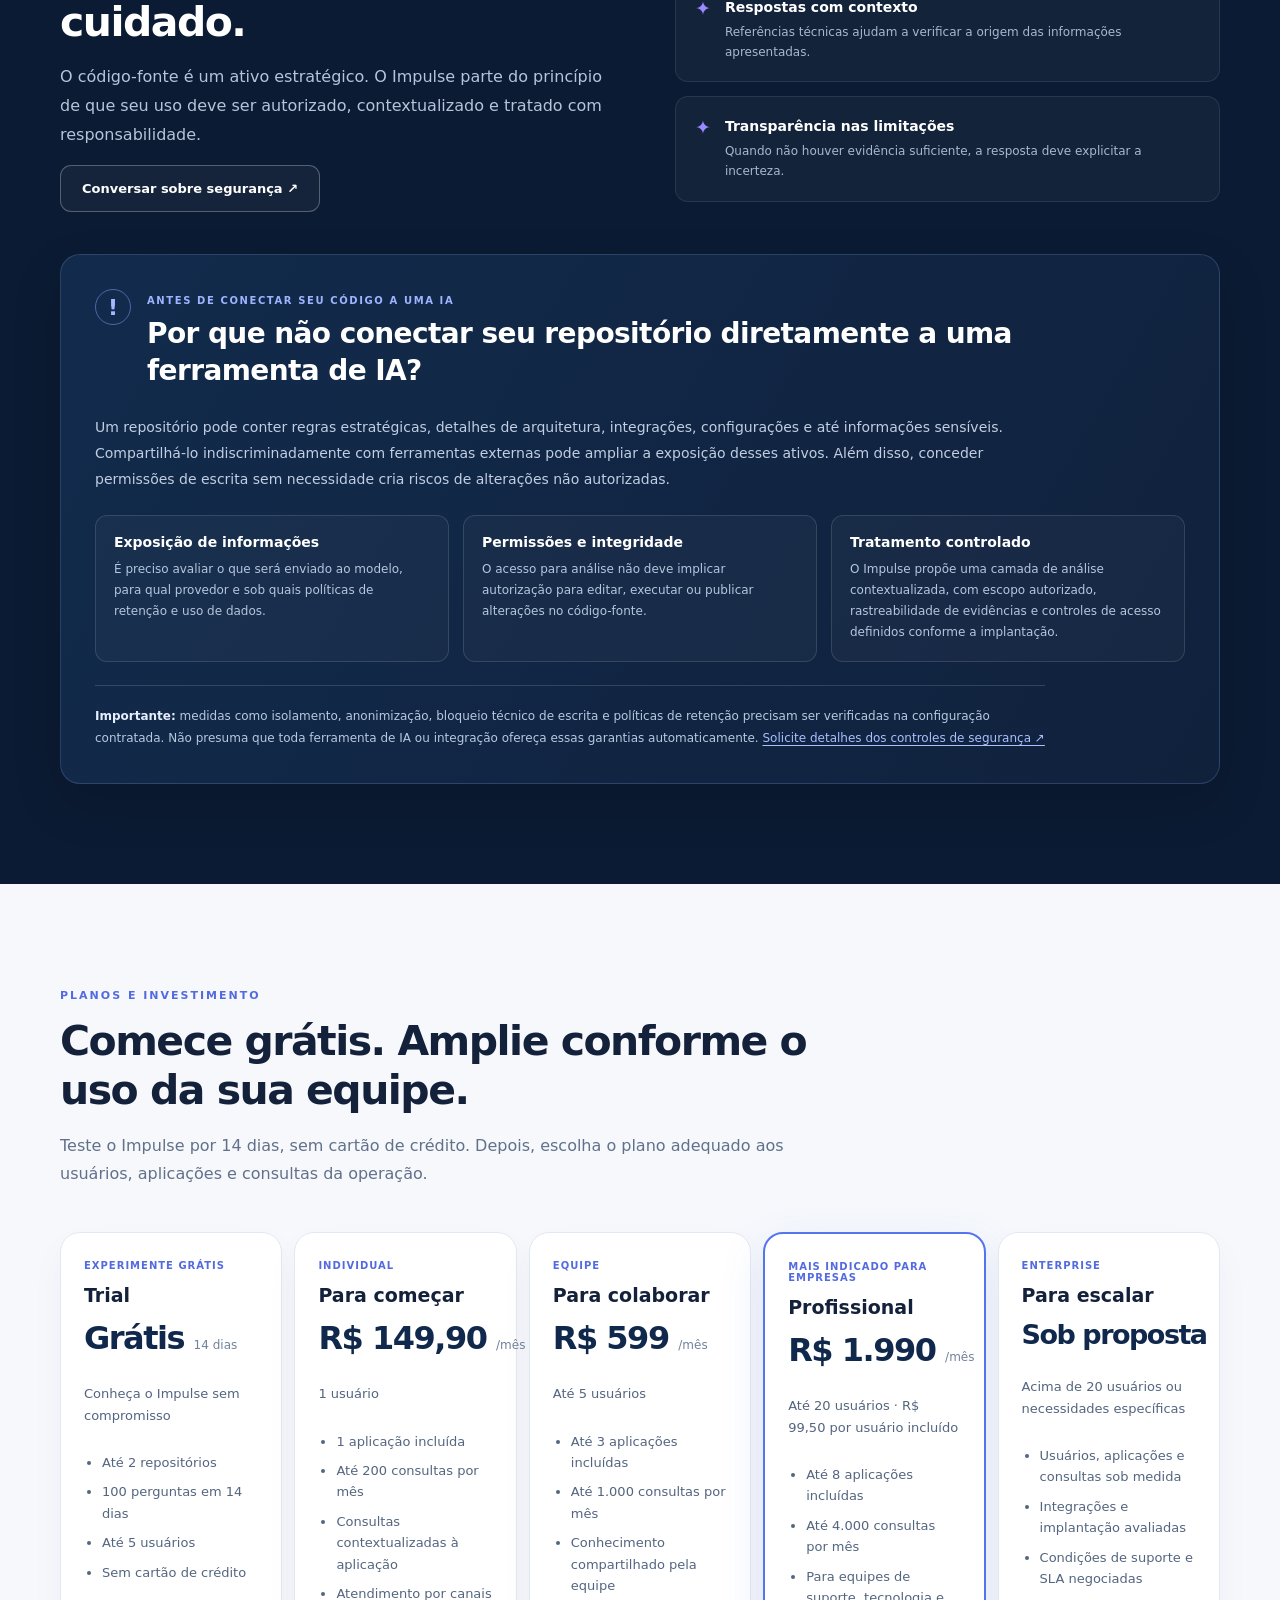
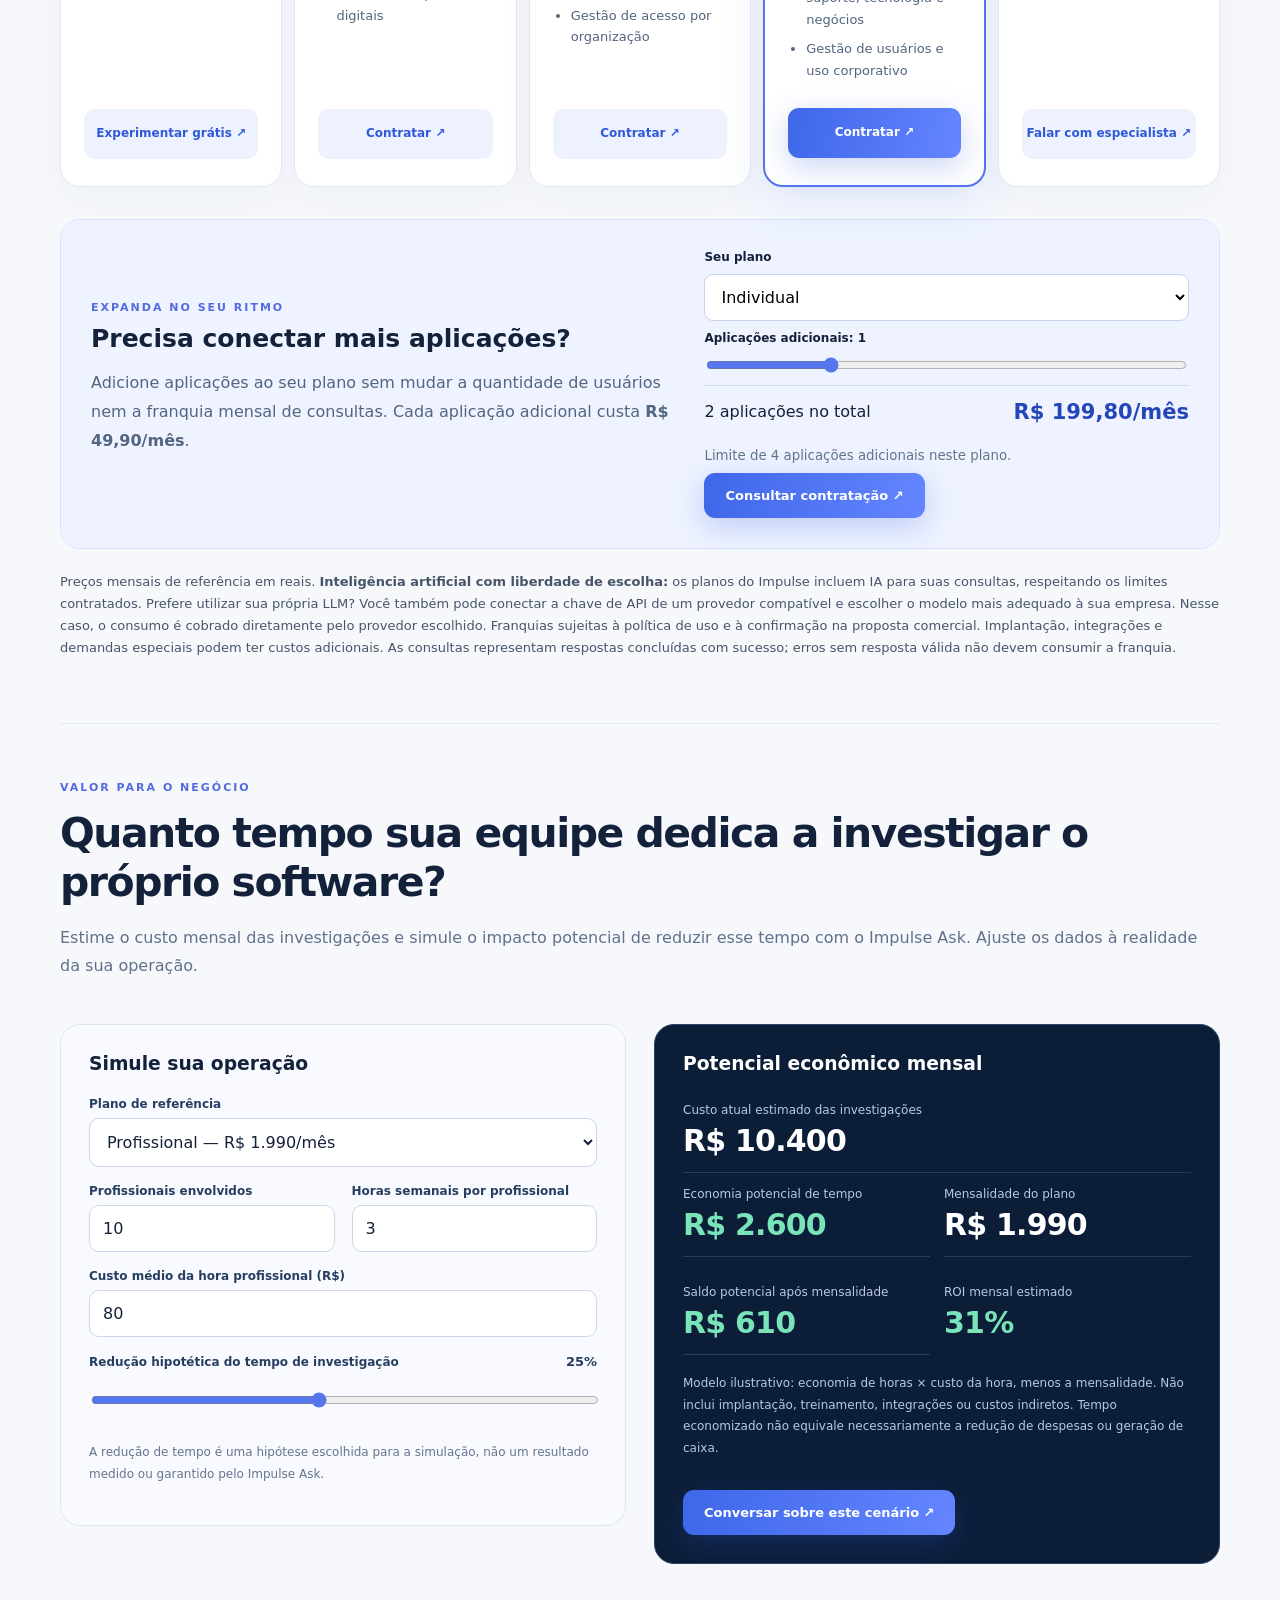
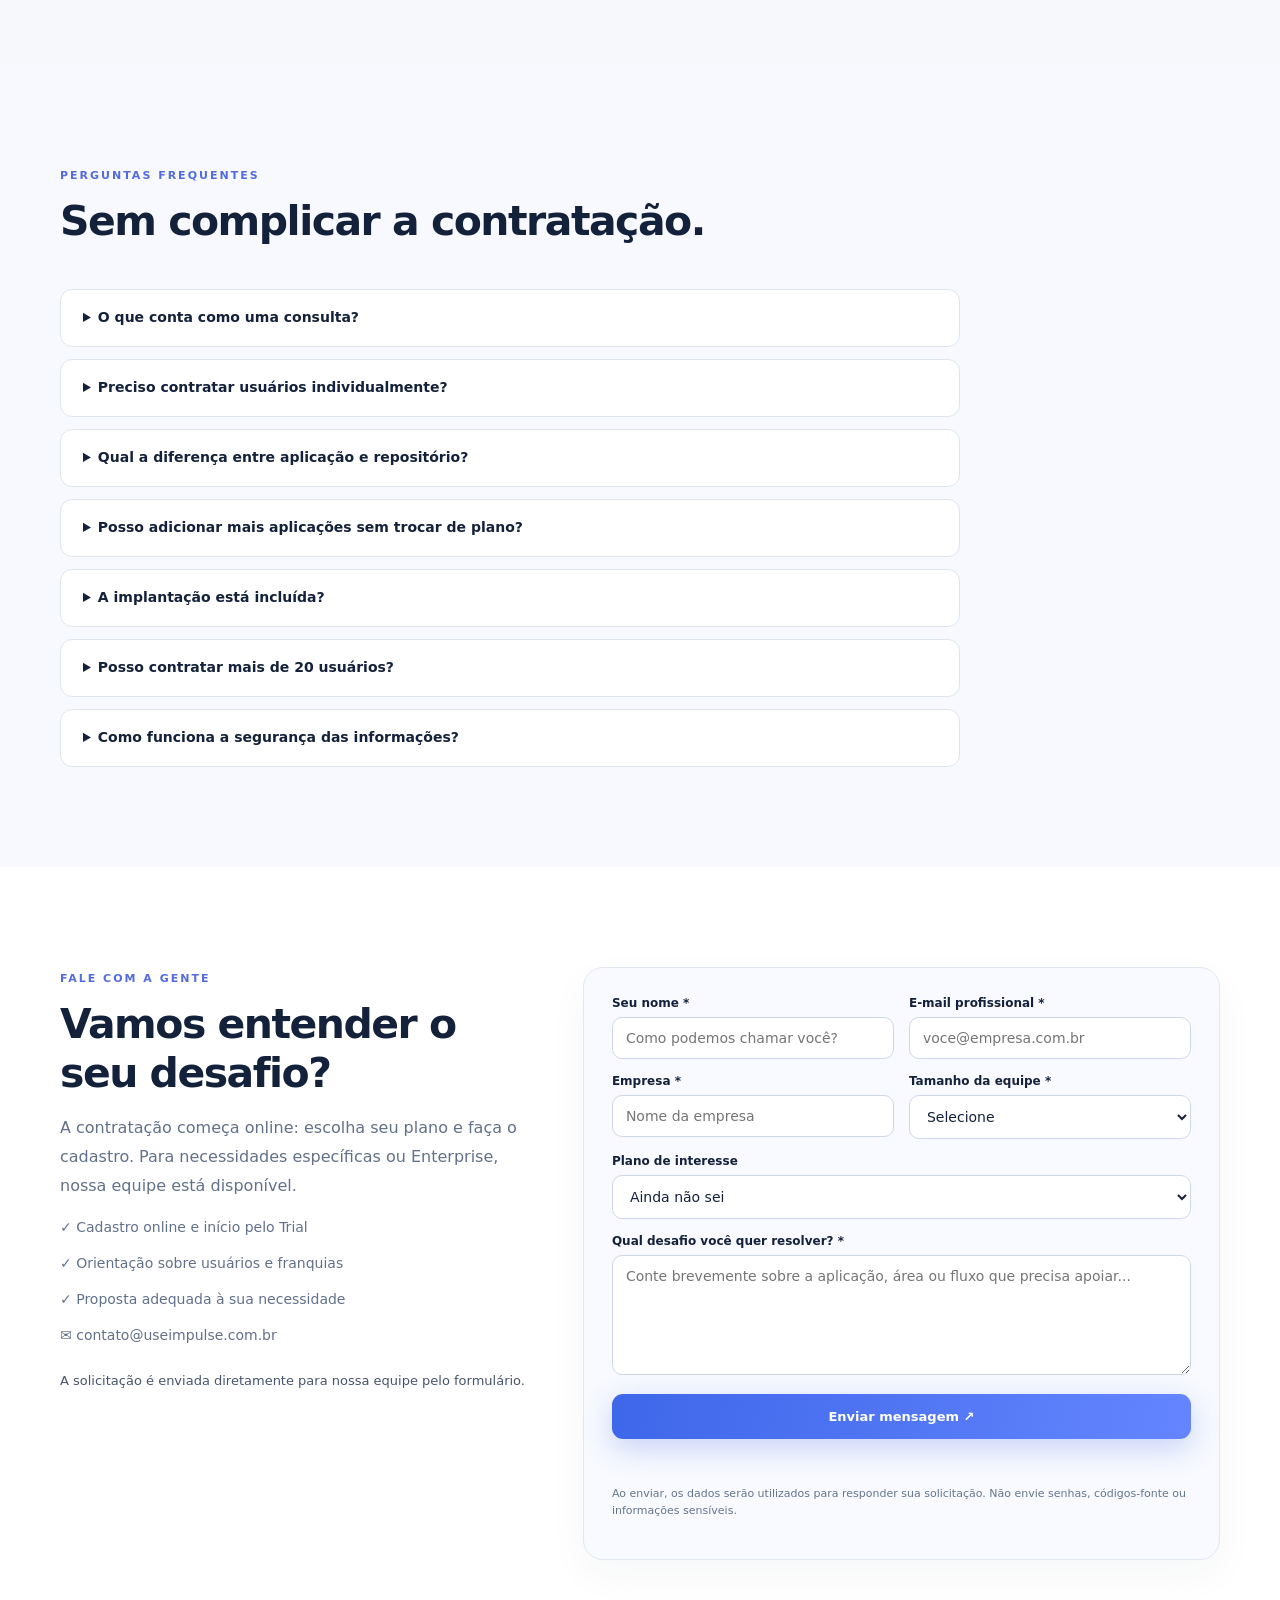
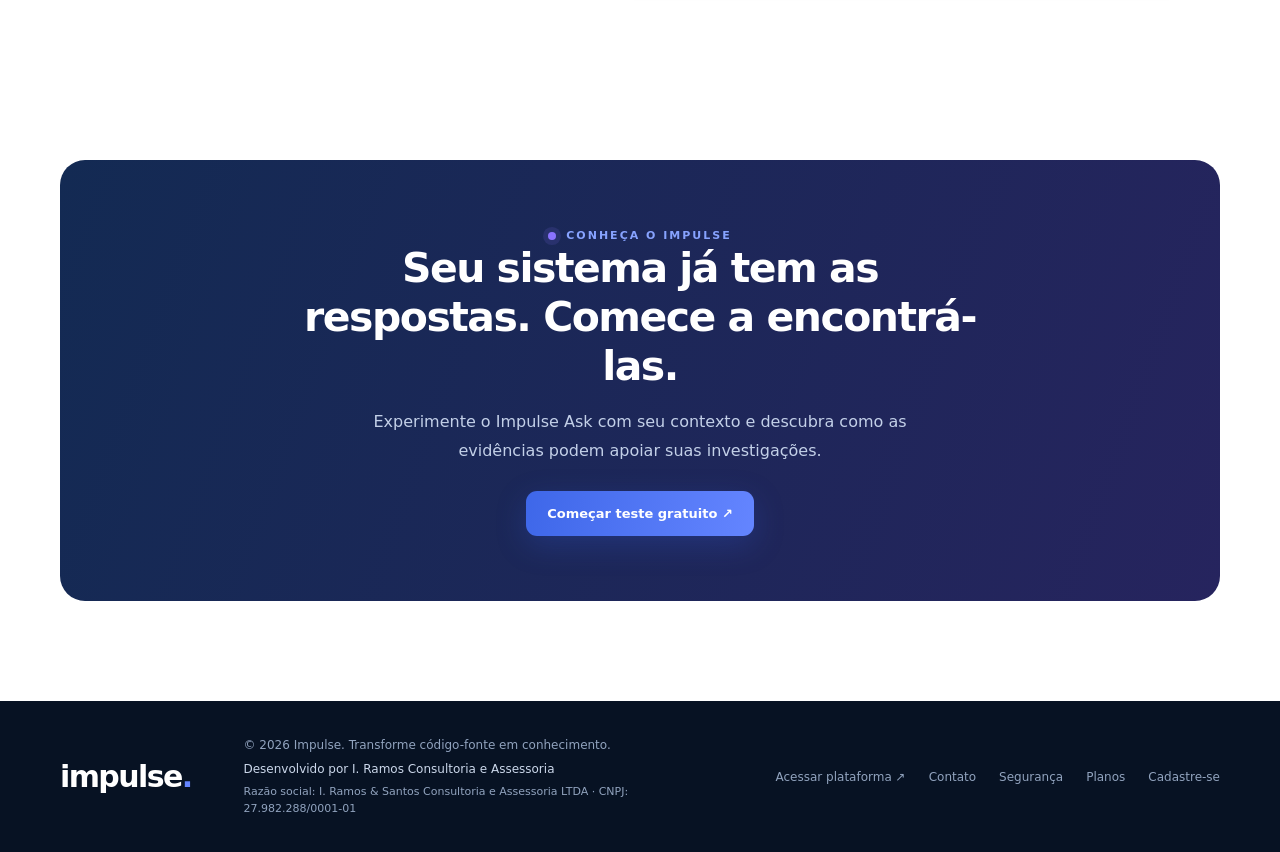
==== commit ed5cc259: "feat(marketing): direct commercial positioning, use cases and trial CTA" ====
--- a/index.html
+++ b/index.html
@@ -1,17 +1,17 @@
 <!DOCTYPE html>
 <html lang="pt-BR">
 <head>
-<meta charset="UTF-8"><meta name="viewport" content="width=device-width,initial-scale=1"><meta name="theme-color" content="#061A38"><link rel="icon" type="image/svg+xml" href="/favicon.svg?v=3"><link rel="shortcut icon" href="/favicon.svg?v=3"><meta name="description" content="Impulse: inteligência sobre sua aplicação. Compreenda regras de negócio, fluxos e impactos de mudanças com consultas fundamentadas no código-fonte."><title>Impulse — Inteligência sobre sua aplicação</title>
+<meta charset="UTF-8"><meta name="viewport" content="width=device-width,initial-scale=1"><meta name="theme-color" content="#061A38"><link rel="icon" type="image/svg+xml" href="/favicon.svg?v=3"><link rel="shortcut icon" href="/favicon.svg?v=3"><meta name="description" content="Reduza o esforço de investigação e a dependência de especialistas. Entenda regras de negócio e comportamentos com o Impulse Ask."><title>Impulse | Entenda seu sistema, responda mais rápido</title>
 <link rel="canonical" href="https://useimpulse.com.br/">
 <meta property="og:type" content="website">
 <meta property="og:locale" content="pt_BR">
 <meta property="og:site_name" content="Impulse">
-<meta property="og:title" content="Impulse — Inteligência sobre sua aplicação">
-<meta property="og:description" content="Compreenda regras de negócio, investigue funcionalidades e explore sua aplicação com respostas fundamentadas no código-fonte.">
+<meta property="og:title" content="Impulse | Entenda seu sistema, responda mais rápido">
+<meta property="og:description" content="Encontre respostas sobre regras, fluxos e comportamentos do seu sistema com evidências do código-fonte.">
 <meta property="og:url" content="https://useimpulse.com.br/">
 <meta name="twitter:card" content="summary">
-<meta name="twitter:title" content="Impulse — Inteligência sobre sua aplicação">
-<meta name="twitter:description" content="Entenda o comportamento da sua aplicação com inteligência fundamentada no código-fonte.">
+<meta name="twitter:title" content="Impulse | Entenda seu sistema, responda mais rápido">
+<meta name="twitter:description" content="Menos tempo investigando sistemas. Mais autonomia para TI e suporte técnico.">
 <style>
 :root{--navy:#081426;--navy2:#0e203b;--blue:#4878ff;--violet:#8067ff;--ink:#14213a;--muted:#61718a;--line:#e7ebf3;--bg:#f6f8fc}*{box-sizing:border-box}html{scroll-behavior:smooth}body{margin:0;font-family:Inter,ui-sans-serif,system-ui,-apple-system,BlinkMacSystemFont,"Segoe UI",sans-serif;color:var(--ink);background:white}a{text-decoration:none;color:inherit}button,input{font:inherit}button{cursor:pointer}.wrap{width:min(1160px,calc(100% - 48px));margin:auto}.dark{color:white;background:var(--navy)}header{position:sticky;top:0;z-index:50;background:rgba(8,20,38,.96);backdrop-filter:blur(14px);border-bottom:1px solid #ffffff17}.nav{display:flex;align-items:center;justify-content:space-between;min-height:78px;gap:28px}.brand{display:inline-flex;align-items:center;gap:11px;font-size:26px;font-weight:800;letter-spacing:-1.6px;color:white}.brand-mark{width:35px;height:35px;display:grid;place-items:center;border-radius:11px;background:linear-gradient(135deg,#5b8aff,#865eff);box-shadow:0 8px 30px #536cff44}.brand-mark{font-family:Inter,ui-sans-serif,system-ui,sans-serif;font-size:26px;font-weight:850;letter-spacing:-2px;line-height:1;align-items:center;padding-right:2px}.brand-dot{color:#fff;margin-left:1px}.brand-word{font-weight:800;letter-spacing:-1.6px}.navlinks{display:flex;gap:29px;align-items:center;color:#bac7df;font-size:13px;font-weight:600}.navlinks a:hover,.footer-links a:hover{color:white}.btn{border:0;border-radius:11px;display:inline-flex;align-items:center;justify-content:center;gap:10px;font-size:13px;font-weight:700;padding:15px 21px;transition:transform .2s,box-shadow .2s}.btn:hover{transform:translateY(-2px)}.btn.primary{color:white;background:linear-gradient(100deg,#396bf4,#7557ed);box-shadow:0 9px 30px #345cdd40}.btn.outline{border:1px solid #ffffff45;color:white;background:#ffffff0b}.btn.light{background:#eef2ff;color:#3059d9}.mobile-toggle{display:none;color:white;background:none;border:0;font-size:25px}.hero{position:relative;overflow:hidden;background:radial-gradient(ellipse 700px 500px at 88% 28%,#23386f9a,transparent 72%),radial-gradient(ellipse 700px 500px at 4% 100%,#142f65a1,transparent 65%),var(--navy);padding:98px 0 105px}.hero:after{content:"";position:absolute;inset:0;pointer-events:none;background-image:linear-gradient(#ffffff06 1px,transparent 1px),linear-gradient(90deg,#ffffff06 1px,transparent 1px);background-size:48px 48px;mask-image:linear-gradient(90deg,transparent,#000 70%)}.hero-grid{position:relative;z-index:1;display:grid;grid-template-columns:1fr 1.03fr;align-items:center;gap:58px}.eyebrow{font-size:11px;font-weight:800;letter-spacing:2px;text-transform:uppercase;color:#87a3ff;display:inline-flex;align-items:center;gap:10px}.eyebrow:before{content:"";width:8px;height:8px;border-radius:50%;background:#8a72ff;box-shadow:0 0 0 5px #8a72ff22}.hero h1{font-size:clamp(40px,4.25vw,65px);line-height:1.08;letter-spacing:-2.8px;margin:22px 0 22px;font-weight:800}.gradient{background:linear-gradient(100deg,#83b7ff,#aa93ff);-webkit-background-clip:text;background-clip:text;color:transparent}.hero p{font-size:16px;line-height:1.85;color:#b9c8df;max-width:520px}.actions{display:flex;gap:12px;flex-wrap:wrap;margin-top:30px}.hero-note{margin-top:25px;color:#8193ae;font-size:12px}.chat-window{background:#101f37;border:1px solid #344668;border-radius:20px;box-shadow:0 30px 85px #0008;overflow:hidden;transform:perspective(1100px) rotateY(-4deg);position:relative}.chat-head{display:flex;justify-content:space-between;align-items:center;padding:17px 20px;background:#152943;border-bottom:1px solid #ffffff16}.chat-title{display:flex;align-items:center;gap:9px;font-size:13px;font-weight:700}.dot{width:8px;height:8px;border-radius:50%;background:#48d7a0;box-shadow:0 0 12px #48d7a066}.chat-body{padding:25px 23px 20px}.bubble{border-radius:13px;padding:15px 17px;font-size:13px;line-height:1.7}.bubble.user{background:#253e67;color:#f4f8ff;margin-left:50px}.response{margin-top:20px;display:flex;gap:12px}.ai-symbol{width:30px;height:30px;flex:none;border-radius:9px;background:linear-gradient(140deg,#4d7bff,#8964ee);display:grid;place-items:center;color:white;font-size:16px}.response-content{flex:1;min-width:0}.response-content strong{font-size:13px}.response-content p{color:#c2cde0;font-size:12px;line-height:1.8;margin:9px 0}.evidence{background:#0b192d;border:1px solid #314567;border-radius:11px;padding:12px 14px;margin-top:13px}.evidence span{display:block;font-size:10px;color:#9aafff;font-weight:800;letter-spacing:.5px;margin-bottom:8px}.evidence code{color:#9fd4fb;font-size:11px;overflow-wrap:anywhere}.chat-input{margin:0 23px 22px;border:1px solid #354968;border-radius:10px;padding:14px 16px;display:flex;justify-content:space-between;color:#7388a6;font-size:12px}.demo-tag{font-size:10px;color:#93a8c5;border:1px solid #455a78;border-radius:20px;padding:5px 9px}.section{padding:100px 0}.section-head{max-width:760px;margin-bottom:43px}.kicker{font-size:11px;letter-spacing:2px;text-transform:uppercase;color:#536bdf;font-weight:800}.section h2{font-size:clamp(29px,3.2vw,43px);letter-spacing:-1.5px;line-height:1.2;margin:14px 0 16px}.section-lead{font-size:16px;color:var(--muted);line-height:1.8}.problem{background:#f7f9fe}.problem-grid{display:grid;grid-template-columns:1fr 1fr 1fr;gap:18px}.tile{background:white;border:1px solid var(--line);border-radius:16px;padding:27px;box-shadow:0 8px 30px #1c335009}.tile-icon{width:44px;height:44px;border-radius:12px;display:grid;place-items:center;background:#edf0ff;color:#5a62e7;font-size:21px;margin-bottom:20px}.tile h3{font-size:17px;letter-spacing:-.4px;margin:0 0 10px}.tile p{font-size:13px;line-height:1.8;color:var(--muted);margin:0}.steps{display:grid;grid-template-columns:repeat(3,1fr);gap:24px}.step{position:relative;padding:28px;border-radius:16px;border:1px solid var(--line)}.step-num{color:#3b4cb0;font-size:14px;font-weight:800;letter-spacing:2px}.step h3{font-size:18px;margin:22px 0 10px}.step p{font-size:14px;line-height:1.75;color:var(--muted)}.usecases{background:#f7f9fe}.tabbar{display:flex;gap:10px;margin:25px 0 22px;flex-wrap:wrap}.tab{border:1px solid #dbe2ef;border-radius:10px;background:white;padding:13px 20px;font-weight:700;font-size:13px;color:#64728a}.tab.active{background:#122747;color:white;border-color:#122747}.case-grid{display:grid;grid-template-columns:repeat(2,1fr);gap:16px}.case{background:white;border:1px solid #e2e8f1;border-radius:14px;padding:24px}.case-label{font-size:12px;color:#4c63d8;font-weight:800;margin-bottom:12px}.case q{font-size:15px;font-weight:600;line-height:1.65;color:#253650}.case p{font-size:12px;line-height:1.7;color:var(--muted);margin-bottom:0}.security{background:#0b1b33;color:white}.security-grid{display:grid;grid-template-columns:1fr 1fr;align-items:center;gap:70px}.security .section-lead{color:#b6c4da}.security-list{display:grid;gap:14px}.security-item{display:flex;gap:14px;align-items:start;padding:19px;background:#ffffff09;border:1px solid #ffffff18;border-radius:13px}.security-item b{font-size:14px}.security-item p{margin:7px 0 0;font-size:12px;color:#a7b8d2;line-height:1.65}.check{color:#9b8aff;font-size:19px}.final-cta{background:linear-gradient(110deg,#132a53,#26245e);color:white;text-align:center;border-radius:25px;padding:65px 24px}.final-cta h2{margin:0 auto 17px;max-width:690px}.final-cta p{max-width:600px;margin:0 auto 25px;color:#c3d0e8;line-height:1.8}.footer{background:#071223;color:#91a3be;padding:35px 0}.footer-inner{display:flex;align-items:center;justify-content:space-between;gap:18px;flex-wrap:wrap;font-size:12px}.footer-company{display:flex;flex-direction:column;gap:5px;max-width:480px;line-height:1.55}.footer-company span:nth-child(2){color:#cbd7ea}.footer-company span:nth-child(3){font-size:11px}.footer-links{display:flex;gap:23px}.footer .brand{font-size:21px}.footer .brand-mark{width:28px;height:28px}.footer .brand-mark svg{width:18px;height:18px}.hidden{display:none!important}@media(max-width:900px){.hero-grid,.security-grid{grid-template-columns:1fr}.hero{padding:68px 0}.hero-grid{gap:50px}.chat-window{transform:none;max-width:650px}.navlinks{gap:15px}.problem-grid{grid-template-columns:1fr 1fr}}@media(max-width:650px){.wrap{width:min(100% - 32px,1160px)}.nav{min-height:68px}.mobile-toggle{display:block}.navlinks{display:none;position:absolute;top:68px;left:0;right:0;background:#0a1930;padding:20px 24px;flex-direction:column;align-items:stretch}.navlinks.open{display:flex}.nav>.btn{display:none}.hero h1{letter-spacing:-1.7px}.hero{padding:55px 0 70px}.section{padding:70px 0}.problem-grid,.steps,.case-grid{grid-template-columns:1fr}.chat-body{padding:17px}.bubble.user{margin-left:12px}.chat-input{margin:0 16px 16px}.footer-inner{align-items:flex-start;flex-direction:column}.final-cta{padding:48px 20px}.security-grid{gap:20px}}
 
@@ -151,20 +151,20 @@
 </style>
 <script src="https://challenges.cloudflare.com/turnstile/v0/api.js" async defer></script></head>
 <body>
-<header><div class="wrap nav"><a class="brand" href="#inicio" aria-label="Impulse início"><span class="brand-original-text" aria-label="impulse.">impulse<span class="brand-original-dot">.</span></span></a><nav class="navlinks" id="navlinks" aria-label="Menu principal"><a href="#como-funciona">Como funciona</a><a href="#seguranca">Segurança</a><a href="#planos">Planos</a><a href="#contato">Contato</a><a class="nav-mobile-trial" href="https://app.useimpulse.com.br/trial?plan=trial">Experimentar grátis ↗</a></nav><div class="nav-actions"><a class="btn nav-login" href="https://app.useimpulse.com.br" aria-label="Acessar plataforma Impulse Ask">Entrar</a><a class="btn primary nav-demo" href="https://app.useimpulse.com.br/trial?plan=trial">Experimentar grátis ↗</a></div><button class="mobile-toggle" id="mobile-toggle" aria-label="Abrir menu" aria-expanded="false">☰</button></div></header>
-<main><section class="hero dark" id="inicio"><div class="wrap hero-grid"><div><div class="eyebrow">INTELIGÊNCIA SOBRE SUA APLICAÇÃO</div><h1>Seu sistema evoluiu.<br><span class="gradient">O conhecimento sobre ele também deveria.</span></h1><p>Compreenda regras de negócio, investigue funcionalidades e explore o comportamento da sua aplicação por meio de consultas inteligentes fundamentadas no código-fonte.</p><div class="actions"><a class="btn primary" href="https://app.useimpulse.com.br/trial?plan=trial">Começar agora ↗</a><a class="btn outline" href="#como-funciona">Conhecer a solução ↓</a></div><div class="hero-note">Respostas contextualizadas. Evidências técnicas. Conhecimento acessível.</div></div><div class="chat-window" aria-label="Exemplo ilustrativo de consulta ao Impulse"><div class="chat-head"><div class="chat-title"><span class="dot"></span> Impulse Ask <span style="color:#8da1bf;font-weight:400">/ Consultas</span></div><span class="demo-tag">Exemplo ilustrativo</span></div><div class="chat-body"><div class="bubble user">Em quais situações um pedido pode ser bloqueado antes do faturamento?</div><div class="response"><div class="ai-symbol">✦</div><div class="response-content"><strong>Impulse</strong><p>Na aplicação ilustrativa, o bloqueio pode ocorrer quando há pendência de aprovação de crédito, inconsistência nos dados fiscais ou divergência entre os itens do pedido e as regras de faturamento.</p><p>O fluxo de validação é executado antes do envio ao serviço de emissão.</p><div class="evidence"><span>◈ REFERÊNCIAS NO CÓDIGO · EXEMPLO</span><code>OrderValidationService.cs · linhas 84–112</code><br><code>BillingRules.cs · linhas 36–58</code></div></div></div></div><div class="chat-input">Faça uma pergunta sobre sua aplicação… <span>➤</span></div></div></div></section>
-<section class="section problem" id="solucao"><div class="wrap"><div class="section-head"><span class="kicker">O DESAFIO</span><h2>Seu código guarda respostas que sua equipe precisa encontrar.</h2><p class="section-lead">Sistemas acumulam regras, exceções e integrações ao longo do tempo. Nem sempre a documentação acompanha essa evolução — e encontrar a informação certa pode se tornar uma investigação demorada.</p></div><div class="problem-grid"><article class="tile"><div class="tile-icon">⌘</div><h3>Conhecimento disperso</h3><p>Regras importantes ficam espalhadas entre código, documentação e experiência de profissionais específicos.</p></article><article class="tile"><div class="tile-icon">⌕</div><h3>Investigações demoradas</h3><p>Dúvidas sobre comportamento do sistema exigem buscas manuais e mobilizam diferentes equipes.</p></article><article class="tile"><div class="tile-icon">↗</div><h3>Mudanças com incerteza</h3><p>Compreender dependências e possíveis impactos é essencial antes de evoluir funcionalidades existentes.</p></article></div></div></section>
-<section class="section" id="como-funciona"><div class="wrap"><div class="section-head"><span class="kicker">COMO FUNCIONA</span><h2>Da pergunta à compreensão.</h2><p class="section-lead">Uma experiência de consulta pensada para aproximar sua equipe do conhecimento presente na aplicação.</p></div><div class="steps"><article class="step"><span class="step-num">01 / CONTEXTO</span><h3>Disponibilize sua aplicação</h3><p>O código-fonte autorizado fornece o contexto técnico necessário para investigar os comportamentos do sistema.</p></article><article class="step"><span class="step-num">02 / CONSULTA</span><h3>Pergunte naturalmente</h3><p>Explore regras de negócio, fluxos, integrações e impactos com perguntas em linguagem cotidiana.</p></article><article class="step"><span class="step-num">03 / EVIDÊNCIA</span><h3>Entenda a resposta</h3><p>Consulte explicações apoiadas nas evidências encontradas, com referências e indicação de limitações quando necessário.</p></article></div></div></section>
-<section class="section usecases" id="casos"><div class="wrap"><div class="section-head"><span class="kicker">CASOS DE USO</span><h2>Inteligência para quem mantém seu software funcionando.</h2><p class="section-lead">Do atendimento técnico ao desenvolvimento, diferentes equipes podem investigar a mesma aplicação sob perspectivas distintas.</p></div><div class="tabbar" role="tablist" aria-label="Selecione a equipe"><button class="tab active" data-tab="suporte" role="tab" aria-selected="true">◉ Suporte técnico</button><button class="tab" data-tab="dev" role="tab" aria-selected="false">⌘ Desenvolvimento</button><button class="tab" data-tab="negocio" role="tab" aria-selected="false">◇ Análise de negócio</button><button class="tab" data-tab="qa" role="tab" aria-selected="false">✓ Qualidade / QA</button><button class="tab" data-tab="implantacao" role="tab" aria-selected="false">↗ Implantação</button></div><div class="case-grid" id="cases-content"></div></div></section>
+<header><div class="wrap nav"><a class="brand" href="#inicio" aria-label="Impulse início"><span class="brand-original-text" aria-label="impulse.">impulse<span class="brand-original-dot">.</span></span></a><nav class="navlinks" id="navlinks" aria-label="Menu principal"><a href="#demonstracao">Na prática</a><a href="#casos">Para quem</a><a href="#como-funciona">Como funciona</a><a href="#planos">Planos</a><a href="#contato">Contato</a><a class="nav-mobile-trial" href="https://app.useimpulse.com.br/trial?plan=trial">Experimentar grátis ↗</a></nav><div class="nav-actions"><a class="btn nav-login" href="https://app.useimpulse.com.br" aria-label="Acessar plataforma Impulse Ask">Entrar</a><a class="btn primary nav-demo" href="https://app.useimpulse.com.br/trial?plan=trial">Experimentar grátis ↗</a></div><button class="mobile-toggle" id="mobile-toggle" aria-label="Abrir menu" aria-expanded="false">☰</button></div></header>
+<main><section class="hero dark" id="inicio"><div class="wrap hero-grid"><div><div class="eyebrow">INTELIGÊNCIA SOBRE SEUS SISTEMAS</div><h1>Seu time ainda perde horas tentando <span class="gradient">entender como o sistema funciona?</span></h1><p>O Impulse ajuda equipes de TI e suporte técnico a investigar regras de negócio, fluxos e comportamentos com respostas fundamentadas no código-fonte e na documentação disponível.</p><div class="actions"><a class="btn primary" data-track="trial_click" href="https://app.useimpulse.com.br/trial?plan=trial">Experimentar grátis ↗</a><a class="btn outline" href="#demonstracao">Ver o Impulse na prática ↓</a></div><div class="hero-note">14 dias grátis · Sem cartão de crédito · Para tecnologia, suporte e operações.</div></div><div class="chat-window" aria-label="Exemplo ilustrativo de consulta ao Impulse"><div class="chat-head"><div class="chat-title"><span class="dot"></span> Impulse Ask <span style="color:#8da1bf;font-weight:400">/ Consultas</span></div><span class="demo-tag">Exemplo ilustrativo</span></div><div class="chat-body"><div class="bubble user">Em quais situações um pedido pode ser bloqueado antes do faturamento?</div><div class="response"><div class="ai-symbol">✦</div><div class="response-content"><strong>Impulse</strong><p>Na aplicação ilustrativa, o bloqueio pode ocorrer quando há pendência de aprovação de crédito, inconsistência nos dados fiscais ou divergência entre os itens do pedido e as regras de faturamento.</p><p>O fluxo de validação é executado antes do envio ao serviço de emissão.</p><div class="evidence"><span>◈ REFERÊNCIAS NO CÓDIGO · EXEMPLO</span><code>OrderValidationService.cs · linhas 84–112</code><br><code>BillingRules.cs · linhas 36–58</code></div></div></div></div><div class="chat-input">Faça uma pergunta sobre sua aplicação… <span>➤</span></div></div></div></section>
+<section class="section problem" id="solucao"><div class="wrap"><div class="section-head"><span class="kicker">O DESAFIO</span><h2>Quando ninguém sabe por que o sistema se comporta assim, todo mundo espera.</h2><p class="section-lead">Uma regra escondida no código pode atrasar um chamado, mobilizar desenvolvedores e deixar o cliente sem resposta. O Impulse aproxima sua equipe do conhecimento que já existe na aplicação.</p></div><div class="problem-grid"><article class="tile"><div class="tile-icon">⌘</div><h3>Dependência de especialistas</h3><p>Cada dúvida precisa chegar a quem conhece o sistema há anos. Quando essa pessoa não está disponível, a operação espera.</p></article><article class="tile"><div class="tile-icon">⌕</div><h3>Chamados que não avançam</h3><p>Suporte e atendimento precisam envolver a TI para entender validações, integrações e comportamentos inesperados.</p></article><article class="tile"><div class="tile-icon">↗</div><h3>Regras difíceis de encontrar</h3><p>O que está implementado nem sempre está documentado. Localizar condições e exceções vira uma investigação manual.</p></article></div></div></section>
+<section class="section" id="como-funciona"><div class="wrap"><div class="section-head"><span class="kicker">COMO FUNCIONA</span><h2>Conecte o conhecimento. Faça perguntas. Encontre evidências.</h2><p class="section-lead">O Impulse analisa as fontes autorizadas para ajudar a explicar regras e comportamentos. Comece com uma pergunta e confira as referências encontradas.</p></div><div class="steps"><article class="step"><span class="step-num">01 / CONTEXTO</span><h3>Conecte suas fontes</h3><p>Disponibilize repositórios e documentos autorizados que ajudam a explicar o funcionamento da aplicação.</p></article><article class="step"><span class="step-num">02 / CONSULTA</span><h3>Contextualize e pergunte</h3><p>Complete o Discovery e investigue regras, fluxos e integrações em linguagem natural.</p></article><article class="step"><span class="step-num">03 / EVIDÊNCIA</span><h3>Valide as evidências</h3><p>Consulte respostas com referências às fontes encontradas e limitações explícitas quando a evidência não for suficiente.</p></article></div></div></section>
+<section class="section usecases" id="casos"><div class="wrap"><div class="section-head"><span class="kicker">CASOS DE USO</span><h2>Uma mesma aplicação. Menos dúvidas entre equipes.</h2><p class="section-lead">Veja situações da rotina de suporte, gestão de TI, Customer Success e desenvolvimento — e como o Impulse pode apoiar cada investigação.</p></div><div class="tabbar" role="tablist" aria-label="Selecione a equipe"><button class="tab active" data-tab="suporte" role="tab" aria-selected="true">◉ Suporte técnico</button><button class="tab" data-tab="cs" role="tab" aria-selected="false">◇ Atendimento e CS</button><button class="tab" data-tab="dev" role="tab" aria-selected="false">⌘ Desenvolvimento</button><button class="tab" data-tab="negocio" role="tab" aria-selected="false">◇ Análise de negócio</button><button class="tab" data-tab="qa" role="tab" aria-selected="false">✓ Qualidade / QA</button><button class="tab" data-tab="implantacao" role="tab" aria-selected="false">↗ Implantação</button></div><div class="case-grid" id="cases-content"></div></div></section>
 <section class="section security" id="seguranca"><div class="wrap security-grid"><div><span class="kicker" style="color:#99a7ff">SEGURANÇA E CONFIDENCIALIDADE</span><h2>O conhecimento do seu software merece cuidado.</h2><p class="section-lead">O código-fonte é um ativo estratégico. O Impulse parte do princípio de que seu uso deve ser autorizado, contextualizado e tratado com responsabilidade.</p><a href="mailto:contato@useimpulse.com.br?subject=Seguran%C3%A7a%20e%20Impulse" class="btn outline">Conversar sobre segurança ↗</a></div><div class="security-list"><div class="security-item"><span class="check">✦</span><div><b>Acesso autorizado</b><p>O uso do código deve respeitar as permissões concedidas pela organização.</p></div></div><div class="security-item"><span class="check">✦</span><div><b>Respostas com contexto</b><p>Referências técnicas ajudam a verificar a origem das informações apresentadas.</p></div></div><div class="security-item"><span class="check">✦</span><div><b>Transparência nas limitações</b><p>Quando não houver evidência suficiente, a resposta deve explicitar a incerteza.</p></div></div></div></div><div class="security-disclaimer wrap"><div class="security-disclaimer-heading"><span class="security-disclaimer-icon" aria-hidden="true">!</span><div><span class="security-disclaimer-kicker">ANTES DE CONECTAR SEU CÓDIGO A UMA IA</span><h3>Por que não conectar seu repositório diretamente a uma ferramenta de IA?</h3></div></div><p>Um repositório pode conter regras estratégicas, detalhes de arquitetura, integrações, configurações e até informações sensíveis. Compartilhá-lo indiscriminadamente com ferramentas externas pode ampliar a exposição desses ativos. Além disso, conceder permissões de escrita sem necessidade cria riscos de alterações não autorizadas.</p><div class="security-disclaimer-grid"><div><strong>Exposição de informações</strong><span>É preciso avaliar o que será enviado ao modelo, para qual provedor e sob quais políticas de retenção e uso de dados.</span></div><div><strong>Permissões e integridade</strong><span>O acesso para análise não deve implicar autorização para editar, executar ou publicar alterações no código-fonte.</span></div><div><strong>Tratamento controlado</strong><span>O Impulse propõe uma camada de análise contextualizada, com escopo autorizado, rastreabilidade de evidências e controles de acesso definidos conforme a implantação.</span></div></div><p class="security-disclaimer-foot"><strong>Importante:</strong> medidas como isolamento, anonimização, bloqueio técnico de escrita e políticas de retenção precisam ser verificadas na configuração contratada. Não presuma que toda ferramenta de IA ou integração ofereça essas garantias automaticamente. <a href="mailto:contato@useimpulse.com.br?subject=Controles%20de%20seguran%C3%A7a%20do%20Impulse">Solicite detalhes dos controles de segurança ↗</a></p></div></div></section>
 
 
-<section class="section pricing" id="planos"><div class="wrap"><div class="section-head"><span class="kicker">PLANOS E INVESTIMENTO</span><h2>Conhecimento especializado para equipes de todos os tamanhos.</h2><p class="section-lead">Selecione o tamanho da sua equipe. Cada plano inclui uma franquia mensal de consultas para apoiar o uso previsível do Impulse Ask.</p></div><div class="price-grid">
+<section class="section pricing" id="planos"><div class="wrap"><div class="section-head"><span class="kicker">PLANOS E INVESTIMENTO</span><h2>Comece grátis. Amplie conforme o uso da sua equipe.</h2><p class="section-lead">Teste o Impulse por 14 dias, sem cartão de crédito. Depois, escolha o plano adequado aos usuários, aplicações e consultas da operação.</p></div><div class="price-grid">
 <article class="price-card"><span class="price-tag">EXPERIMENTE GRÁTIS</span><h3>Trial</h3><div class="amount">Grátis <small>14 dias</small></div><p>Conheça o Impulse sem compromisso</p><ul><li>Até 2 repositórios</li><li>100 perguntas em 14 dias</li><li>Até 5 usuários</li><li>Sem cartão de crédito</li></ul><a class="btn light" href="https://app.useimpulse.com.br/trial?plan=trial">Experimentar grátis ↗</a></article>
 <article class="price-card"><span class="price-tag">INDIVIDUAL</span><h3>Para começar</h3><div class="amount">R$ 149,90 <small>/mês</small></div><p>1 usuário</p><ul><li>1 aplicação incluída</li><li>Até 200 consultas por mês</li><li>Consultas contextualizadas à aplicação</li><li>Atendimento por canais digitais</li></ul><a class="btn light" href="https://app.useimpulse.com.br/trial?plan=individual">Contratar ↗</a></article>
 <article class="price-card"><span class="price-tag">EQUIPE</span><h3>Para colaborar</h3><div class="amount">R$ 599 <small>/mês</small></div><p>Até 5 usuários</p><ul><li>Até 3 aplicações incluídas</li><li>Até 1.000 consultas por mês</li><li>Conhecimento compartilhado pela equipe</li><li>Gestão de acesso por organização</li></ul><a class="btn light" href="https://app.useimpulse.com.br/trial?plan=equipe">Contratar ↗</a></article>
 <article class="price-card featured"><span class="price-tag">MAIS INDICADO PARA EMPRESAS</span><h3>Profissional</h3><div class="amount">R$ 1.990 <small>/mês</small></div><p>Até 20 usuários · R$ 99,50 por usuário incluído</p><ul><li>Até 8 aplicações incluídas</li><li>Até 4.000 consultas por mês</li><li>Para equipes de suporte, tecnologia e negócios</li><li>Gestão de usuários e uso corporativo</li></ul><a class="btn primary" href="https://app.useimpulse.com.br/trial?plan=profissional">Contratar ↗</a></article>
-<article class="price-card"><span class="price-tag">ENTERPRISE</span><h3>Para escalar</h3><div class="amount" style="font-size:27px">Sob proposta</div><p>Acima de 20 usuários ou necessidades específicas</p><ul><li>Usuários, aplicações e consultas sob medida</li><li>Integrações e implantação avaliadas</li><li>Condições de suporte e SLA negociadas</li></ul><a class="btn light" href="https://app.useimpulse.com.br/trial?plan=enterprise">Falar com especialista ↗</a></article>
+<article class="price-card"><span class="price-tag">ENTERPRISE</span><h3>Para escalar</h3><div class="amount" style="font-size:27px">Sob proposta</div><p>Acima de 20 usuários ou necessidades específicas</p><ul><li>Usuários, aplicações e consultas sob medida</li><li>Integrações e implantação avaliadas</li><li>Condições de suporte e SLA negociadas</li></ul><a class="btn light" data-plan="Enterprise" href="#contato">Falar com especialista ↗</a></article>
 </div><div class="addon-box" id="aplicacoes-extras"><div><span class="kicker">EXPANDA NO SEU RITMO</span><h3>Precisa conectar mais aplicações?</h3><p>Adicione aplicações ao seu plano sem mudar a quantidade de usuários nem a franquia mensal de consultas. Cada aplicação adicional custa <strong>R$ 49,90/mês</strong>.</p></div><div class="addon-controls"><label for="addon-plan">Seu plano</label><select id="addon-plan"><option value="individual">Individual</option><option value="equipe">Equipe</option><option value="profissional">Profissional</option></select><label for="addon-count">Aplicações adicionais: <strong id="addon-count-label">1</strong></label><input id="addon-count" type="range" min="0" max="4" step="1" value="1"><div class="addon-summary"><span id="addon-total-apps">2 aplicações no total</span><strong id="addon-total-price">R$ 199,80/mês</strong></div><small id="addon-limit">Limite de 4 aplicações adicionais neste plano.</small><a class="btn primary" href="#contato" id="addon-cta">Consultar contratação ↗</a></div></div><p class="pricing-note">Preços mensais de referência em reais. <strong>Inteligência artificial com liberdade de escolha:</strong> os planos do Impulse incluem IA para suas consultas, respeitando os limites contratados. Prefere utilizar sua própria LLM? Você também pode conectar a chave de API de um provedor compatível e escolher o modelo mais adequado à sua empresa. Nesse caso, o consumo é cobrado diretamente pelo provedor escolhido. Franquias sujeitas à política de uso e à confirmação na proposta comercial. Implantação, integrações e demandas especiais podem ter custos adicionais. As consultas representam respostas concluídas com sucesso; erros sem resposta válida não devem consumir a franquia.</p><div class="roi-section roi-inline" id="roi"><div class="roi-inner"><div class="section-head"><span class="kicker">VALOR PARA O NEGÓCIO</span><h2>Quanto tempo sua equipe dedica a investigar o próprio software?</h2><p class="section-lead">Estime o custo mensal das investigações e simule o impacto potencial de reduzir esse tempo com o Impulse Ask. Ajuste os dados à realidade da sua operação.</p></div><div class="roi-layout">
 <div class="roi-panel"><h3 style="margin:0 0 23px">Simule sua operação</h3><div class="roi-fields">
 <div class="roi-field roi-full"><label for="roi-plan">Plano de referência</label><select id="roi-plan"><option value="149.9" data-users="1">Individual — R$ 149,90/mês</option><option value="599" data-users="5">Equipe — R$ 599/mês</option><option value="1990" data-users="20" selected>Profissional — R$ 1.990/mês</option></select></div>
@@ -176,11 +176,11 @@
 <div class="roi-results" aria-live="polite" aria-atomic="true"><h3>Potencial econômico mensal</h3><div class="roi-stat"><span>Custo atual estimado das investigações</span><strong id="roi-current">—</strong></div><div class="roi-kpi-grid"><div class="roi-stat"><span>Economia potencial de tempo</span><strong class="roi-positive" id="roi-saving">—</strong></div><div class="roi-stat"><span>Mensalidade do plano</span><strong id="roi-price">—</strong></div><div class="roi-stat"><span>Saldo potencial após mensalidade</span><strong id="roi-net">—</strong></div><div class="roi-stat"><span>ROI mensal estimado</span><strong id="roi-percent">—</strong></div></div><p class="roi-warning" id="roi-limit" hidden></p><p class="roi-disclaimer">Modelo ilustrativo: economia de horas × custo da hora, menos a mensalidade. Não inclui implantação, treinamento, integrações ou custos indiretos. Tempo economizado não equivale necessariamente a redução de despesas ou geração de caixa.</p><a class="btn primary roi-action" href="#contato" id="roi-cta">Conversar sobre este cenário ↗</a></div>
 </div></div></div></div></section>
 <section class="section faq" id="perguntas"><div class="wrap"><div class="section-head"><span class="kicker">PERGUNTAS FREQUENTES</span><h2>Sem complicar a contratação.</h2></div><div class="faq-list"><details><summary>O que conta como uma consulta?</summary><p>Uma pergunta processada que gere resposta válida. Falhas técnicas sem resposta válida não devem consumir a franquia, conforme as regras do serviço.</p></details><details><summary>Preciso contratar usuários individualmente?</summary><p>Não. Os planos Equipe e Profissional contemplam até 5 e 20 usuários, respectivamente. O Individual contempla uma pessoa.</p></details><details><summary>Qual a diferença entre aplicação e repositório?</summary><p>Uma aplicação representa um sistema ou produto conectado ao Impulse Ask e pode reunir repositórios relacionados, como frontend e backend. A quantidade, o tamanho e as condições de indexação dos repositórios estão sujeitos a limites técnicos e à validação na contratação.</p></details><details><summary>Posso adicionar mais aplicações sem trocar de plano?</summary><p>Sim. Aplicações adicionais custam R$ 49,90 por aplicação/mês, mantendo a franquia de usuários e consultas do plano: até 4 adicionais no Individual, 7 no Equipe e 12 no Profissional. Necessidades maiores são avaliadas no Enterprise.</p></details><details><summary>A implantação está incluída?</summary><p>O esforço de configuração, organização de informações e integrações é avaliado conforme o projeto. Eventuais custos de implantação serão apresentados antes da contratação.</p></details><details><summary>Posso contratar mais de 20 usuários?</summary><p>Sim. Nossa modalidade Enterprise é dimensionada conforme a quantidade de usuários, consultas, integrações e requisitos de atendimento.</p></details><details><summary>Como funciona a segurança das informações?</summary><p>As condições de acesso, tratamento dos dados, integrações e confidencialidade são alinhadas no processo de contratação. A solução deve trabalhar apenas com conteúdos autorizados pela organização.</p></details></div></div></section>
-<section class="section contact" id="contato"><div class="wrap contact-grid"><div><span class="kicker">FALE COM A GENTE</span><h2>Vamos entender o seu desafio?</h2><p class="section-lead">A contratação começa online: escolha seu plano e faça o cadastro. Para necessidades específicas ou Enterprise, nossa equipe está disponível.</p><div class="contact-points"><span>✓ Cadastro online e início pelo Trial</span><span>✓ Orientação sobre usuários e franquias</span><span>✓ Proposta adequada à sua necessidade</span><span>✉ contato@useimpulse.com.br</span></div><p class="pricing-note">A solicitação é enviada diretamente para nossa equipe pelo formulário.</p></div><form class="contact-card" id="lead-form"><div class="visually-hidden" aria-hidden="true"><label for="lead-website">Website</label><input id="lead-website" name="website" type="text" tabindex="-1" autocomplete="off"></div><div class="form-grid"><div class="form-row"><label for="lead-name">Seu nome *</label><input id="lead-name" name="name" required maxlength="100" autocomplete="name" placeholder="Como podemos chamar você?"></div><div class="form-row"><label for="lead-email">E-mail profissional *</label><input id="lead-email" name="email" type="email" required maxlength="160" autocomplete="email" placeholder="voce@empresa.com.br"></div></div><div class="form-grid"><div class="form-row"><label for="lead-company">Empresa *</label><input id="lead-company" name="company" required maxlength="120" autocomplete="organization" placeholder="Nome da empresa"></div><div class="form-row"><label for="lead-size">Tamanho da equipe *</label><select id="lead-size" name="size" required><option value="">Selecione</option><option>1 pessoa</option><option>2 a 5 pessoas</option><option>6 a 20 pessoas</option><option>21 a 50 pessoas</option><option>Mais de 50 pessoas</option></select></div></div><div class="form-row"><label for="lead-plan">Plano de interesse</label><select id="lead-plan" name="plan"><option>Ainda não sei</option><option>Individual</option><option>Equipe</option><option>Profissional</option><option>Enterprise</option></select></div><div class="form-row"><label for="lead-message">Qual desafio você quer resolver? *</label><textarea id="lead-message" name="message" required maxlength="1500" placeholder="Conte brevemente sobre a aplicação, área ou fluxo que precisa apoiar..."></textarea></div><div class="cf-turnstile" data-sitekey="0x4AAAAAAFnIl7HRFYub9vyC"></div><button class="btn primary" type="submit" style="width:100%">Enviar mensagem ↗</button><p id="lead-status" role="status" aria-live="polite"></p><p class="form-help">Ao enviar, os dados serão utilizados para responder sua solicitação. Não envie senhas, códigos-fonte ou informações sensíveis.</p></form></div></section>
-<section class="section"><div class="wrap"><div class="final-cta"><span class="eyebrow">CONHEÇA O IMPULSE</span><h2>Transforme perguntas sobre seu sistema em conhecimento acessível.</h2><p>Descubra como consultas inteligentes podem apoiar suas equipes na compreensão de regras, fluxos e funcionalidades da aplicação.</p><a class="btn primary" href="https://app.useimpulse.com.br/trial?plan=trial">Começar agora ↗</a></div></div></section></main>
-<footer class="footer"><div class="wrap footer-inner"><a class="brand" href="#inicio"><span class="brand-original-text" aria-label="impulse.">impulse<span class="brand-original-dot">.</span></span></a><div class="footer-company"><span>© <span id="year"></span> Impulse. Inteligência sobre sua aplicação.</span><span>Desenvolvido por I. Ramos Consultoria e Assessoria</span><span>Razão social: I. Ramos &amp; Santos Consultoria e Assessoria LTDA · CNPJ: 27.982.288/0001-01</span></div><div class="footer-links"><a href="https://app.useimpulse.com.br">Acessar plataforma ↗</a><a href="mailto:contato@useimpulse.com.br">Contato</a><a href="#seguranca">Segurança</a><a href="#planos">Planos</a><a href="https://app.useimpulse.com.br/trial?plan=trial">Cadastre-se</a></div></div></footer>
+<section class="section contact" id="contato"><div class="wrap contact-grid"><div><span class="kicker">FALE COM A GENTE</span><h2>Vamos entender o seu desafio?</h2><p class="section-lead">A contratação começa online: escolha seu plano e faça o cadastro. Para necessidades específicas ou Enterprise, nossa equipe está disponível.</p><div class="contact-points"><span>✓ Cadastro online e início pelo Trial</span><span>✓ Orientação sobre usuários e franquias</span><span>✓ Proposta adequada à sua necessidade</span><span>✉ contato@useimpulse.com.br</span></div><p class="pricing-note">A solicitação é enviada diretamente para nossa equipe pelo formulário.</p></div><form class="contact-card" id="lead-form"><div class="visually-hidden" aria-hidden="true"><label for="lead-website">Website</label><input id="lead-website" name="website" type="text" tabindex="-1" autocomplete="off"></div><div class="form-grid"><div class="form-row"><label for="lead-name">Seu nome *</label><input id="lead-name" name="name" required maxlength="100" autocomplete="name" placeholder="Como podemos chamar você?"></div><div class="form-row"><label for="lead-email">E-mail profissional *</label><input id="lead-email" name="email" type="email" required maxlength="160" autocomplete="email" placeholder="voce@empresa.com.br"></div></div><div class="form-grid"><div class="form-row"><label for="lead-company">Empresa *</label><input id="lead-company" name="company" required maxlength="120" autocomplete="organization" placeholder="Nome da empresa"></div><div class="form-row"><label for="lead-size">Tamanho da equipe *</label><select id="lead-size" name="size" required><option value="">Selecione</option><option>1 pessoa</option><option>2 a 5 pessoas</option><option>6 a 20 pessoas</option><option>21 a 50 pessoas</option><option>Mais de 50 pessoas</option></select></div></div><div class="form-row"><label for="lead-plan">Plano de interesse</label><select id="lead-plan" name="plan"><option>Ainda não sei</option><option>Individual</option><option>Equipe</option><option>Profissional</option><option>Enterprise</option></select></div><div class="form-row"><label for="lead-message">Qual desafio você quer resolver? *</label><textarea id="lead-message" name="message" required maxlength="1500" placeholder="Conte brevemente sobre a aplicação, área ou fluxo que precisa apoiar..."></textarea></div><div class="cf-turnstile" data-sitekey="0x4AAAAAAFnIl7HRFYub9vyC" data-action="contact"></div><button class="btn primary" type="submit" style="width:100%">Enviar mensagem ↗</button><p id="lead-status" role="status" aria-live="polite"></p><p class="form-help">Ao enviar, os dados serão utilizados para responder sua solicitação. Não envie senhas, códigos-fonte ou informações sensíveis.</p></form></div></section>
+<section class="section"><div class="wrap"><div class="final-cta"><span class="eyebrow">CONHEÇA O IMPULSE</span><h2>Seu sistema já tem as respostas. Comece a encontrá-las.</h2><p>Experimente o Impulse Ask com seu contexto e descubra como as evidências podem apoiar suas investigações.</p><a class="btn primary" data-track="trial_click" href="https://app.useimpulse.com.br/trial?plan=trial">Começar teste gratuito ↗</a></div></div></section></main>
+<footer class="footer"><div class="wrap footer-inner"><a class="brand" href="#inicio"><span class="brand-original-text" aria-label="impulse.">impulse<span class="brand-original-dot">.</span></span></a><div class="footer-company"><span>© <span id="year"></span> Impulse. Transforme código-fonte em conhecimento.</span><span>Desenvolvido por I. Ramos Consultoria e Assessoria</span><span>Razão social: I. Ramos &amp; Santos Consultoria e Assessoria LTDA · CNPJ: 27.982.288/0001-01</span></div><div class="footer-links"><a href="https://app.useimpulse.com.br">Acessar plataforma ↗</a><a href="mailto:contato@useimpulse.com.br">Contato</a><a href="#seguranca">Segurança</a><a href="#planos">Planos</a><a href="https://app.useimpulse.com.br/trial?plan=trial">Cadastre-se</a></div></div></footer>
 <script>
-const cases={suporte:[['Regras de negócio','Por que um cliente com condição especial não recebe o desconto padrão?','Investigue critérios e exceções presentes na aplicação.'],['Análise de comportamentos','Em quais situações um pedido pode ficar bloqueado para faturamento?','Compreenda as validações envolvidas em situações de atendimento.'],['Fluxos operacionais','O que acontece depois que um pagamento é aprovado?','Explore as etapas de processamento e seus componentes.'],['Integrações','Quais validações ocorrem antes de enviar uma nota fiscal ao ERP?','Identifique pontos de integração e regras aplicáveis.']],dev:[['Análise de impacto','Se eu alterar este campo, quais módulos e integrações podem ser afetados?','Explore dependências antes de implementar mudanças.'],['Código legado','Onde está implementada a regra de cálculo de juros?','Localize regras e seus pontos de utilização.'],['Onboarding técnico','Quais componentes participam do fluxo de criação de pedidos?','Acelere a compreensão de funcionalidades existentes.'],['Investigação de falhas','Quais serviços estão envolvidos quando o processamento de um pedido falha?','Entenda o caminho de execução e as dependências.']],negocio:[['Regras implementadas','Quais condições determinam a aprovação automática de uma solicitação?','Confronte a compreensão do negócio com o comportamento implementado.'],['Exceções','Quais clientes seguem regras diferentes de faturamento?','Investigue variações previstas no código.'],['Jornada funcional','Como uma solicitação passa da abertura até a conclusão?','Explore etapas, validações e transições.'],['Mudanças de processo','Que validações são executadas antes da conclusão de um pedido?','Entenda restrições relevantes para alterações operacionais.']],qa:[['Planejamento de testes','Quais cenários e exceções preciso validar no fluxo de aprovação de pedidos?','Explore regras implementadas para apoiar a elaboração de cenários e casos de teste.'],['Critérios de aceite','Quais validações devem ocorrer antes de concluir uma solicitação?','Identifique condições e restrições para conferir o comportamento esperado.'],['Testes de regressão','Quais fluxos podem ser afetados se alterarmos a regra de desconto?','Investigue dependências e possíveis impactos para orientar a regressão.'],['Investigação de defeitos','Em que condições o sistema pode rejeitar uma nota fiscal?','Localize validações e caminhos de erro para apoiar a reprodução de falhas.']],implantacao:[['Parametrização','Quais parâmetros precisam ser configurados para habilitar o faturamento de um novo cliente?','Explore configurações, dependências e validações necessárias à implantação.'],['Mapeamento de processos','Como funciona o fluxo de pedidos desde o cadastro até a integração com o ERP?','Compreenda as etapas implementadas para orientar o desenho da operação.'],['Go-live e checklist','Quais integrações e condições precisam ser verificadas antes da entrada em produção?','Identifique pontos de atenção para apoiar a preparação do go-live.'],['Treinamento e dúvidas','O que acontece quando um usuário tenta concluir um pedido com dados incompletos?','Apoie a capacitação de usuários com explicações fundamentadas no comportamento da aplicação.']]};
+const cases={suporte:[['Regras de negócio','Por que um cliente com condição especial não recebe o desconto padrão?','Investigue critérios e exceções presentes na aplicação.'],['Análise de comportamentos','Em quais situações um pedido pode ficar bloqueado para faturamento?','Compreenda as validações envolvidas em situações de atendimento.'],['Fluxos operacionais','O que acontece depois que um pagamento é aprovado?','Explore as etapas de processamento e seus componentes.'],['Integrações','Quais validações ocorrem antes de enviar uma nota fiscal ao ERP?','Identifique pontos de integração e regras aplicáveis.']],cs:[['Dúvidas recorrentes','Por que um pedido fica pendente mesmo após a confirmação do cliente?','Investigue validações e estados implementados antes de retornar ao cliente.'],['Compreensão do produto','Quais condições fazem uma solicitação voltar para análise?','Entenda as regras da aplicação ao apoiar o relacionamento com clientes.'],['Escalonamento técnico','Que integração é consultada quando o usuário tenta emitir um documento?','Localize o fluxo e encaminhe dúvidas com mais contexto para a TI.'],['Preparação do atendimento','Quais situações impedem a conclusão de um cadastro?','Consulte regras e exceções para orientar o atendimento.']],dev:[['Análise de impacto','Se eu alterar este campo, quais módulos e integrações podem ser afetados?','Explore dependências antes de implementar mudanças.'],['Código legado','Onde está implementada a regra de cálculo de juros?','Localize regras e seus pontos de utilização.'],['Onboarding técnico','Quais componentes participam do fluxo de criação de pedidos?','Acelere a compreensão de funcionalidades existentes.'],['Investigação de falhas','Quais serviços estão envolvidos quando o processamento de um pedido falha?','Entenda o caminho de execução e as dependências.']],negocio:[['Regras implementadas','Quais condições determinam a aprovação automática de uma solicitação?','Confronte a compreensão do negócio com o comportamento implementado.'],['Exceções','Quais clientes seguem regras diferentes de faturamento?','Investigue variações previstas no código.'],['Jornada funcional','Como uma solicitação passa da abertura até a conclusão?','Explore etapas, validações e transições.'],['Mudanças de processo','Que validações são executadas antes da conclusão de um pedido?','Entenda restrições relevantes para alterações operacionais.']],qa:[['Planejamento de testes','Quais cenários e exceções preciso validar no fluxo de aprovação de pedidos?','Explore regras implementadas para apoiar a elaboração de cenários e casos de teste.'],['Critérios de aceite','Quais validações devem ocorrer antes de concluir uma solicitação?','Identifique condições e restrições para conferir o comportamento esperado.'],['Testes de regressão','Quais fluxos podem ser afetados se alterarmos a regra de desconto?','Investigue dependências e possíveis impactos para orientar a regressão.'],['Investigação de defeitos','Em que condições o sistema pode rejeitar uma nota fiscal?','Localize validações e caminhos de erro para apoiar a reprodução de falhas.']],implantacao:[['Parametrização','Quais parâmetros precisam ser configurados para habilitar o faturamento de um novo cliente?','Explore configurações, dependências e validações necessárias à implantação.'],['Mapeamento de processos','Como funciona o fluxo de pedidos desde o cadastro até a integração com o ERP?','Compreenda as etapas implementadas para orientar o desenho da operação.'],['Go-live e checklist','Quais integrações e condições precisam ser verificadas antes da entrada em produção?','Identifique pontos de atenção para apoiar a preparação do go-live.'],['Treinamento e dúvidas','O que acontece quando um usuário tenta concluir um pedido com dados incompletos?','Apoie a capacitação de usuários com explicações fundamentadas no comportamento da aplicação.']]};
 const container=document.getElementById('cases-content');function renderCases(key){container.innerHTML=cases[key].map(([label,question,desc])=>`<article class="case"><div class="case-label">${label}</div><q>${question}</q><p>${desc}</p></article>`).join('');document.querySelectorAll('.tab').forEach(t=>{let active=t.dataset.tab===key;t.classList.toggle('active',active);t.setAttribute('aria-selected',active)})}document.querySelectorAll('.tab').forEach(t=>t.addEventListener('click',()=>renderCases(t.dataset.tab)));renderCases('suporte');document.getElementById('year').textContent=new Date().getFullYear();const toggle=document.getElementById('mobile-toggle'),nav=document.getElementById('navlinks');toggle.addEventListener('click',()=>{const open=nav.classList.toggle('open');toggle.setAttribute('aria-expanded',open);toggle.textContent=open?'×':'☰'});nav.querySelectorAll('a').forEach(a=>a.addEventListener('click',()=>{nav.classList.remove('open');toggle.setAttribute('aria-expanded','false');toggle.textContent='☰'}));
 document.querySelectorAll('[data-plan]').forEach(a=>a.addEventListener('click',()=>{document.getElementById('lead-plan').value=a.dataset.plan}));
 document.getElementById('lead-form').addEventListener('submit',async function(e){
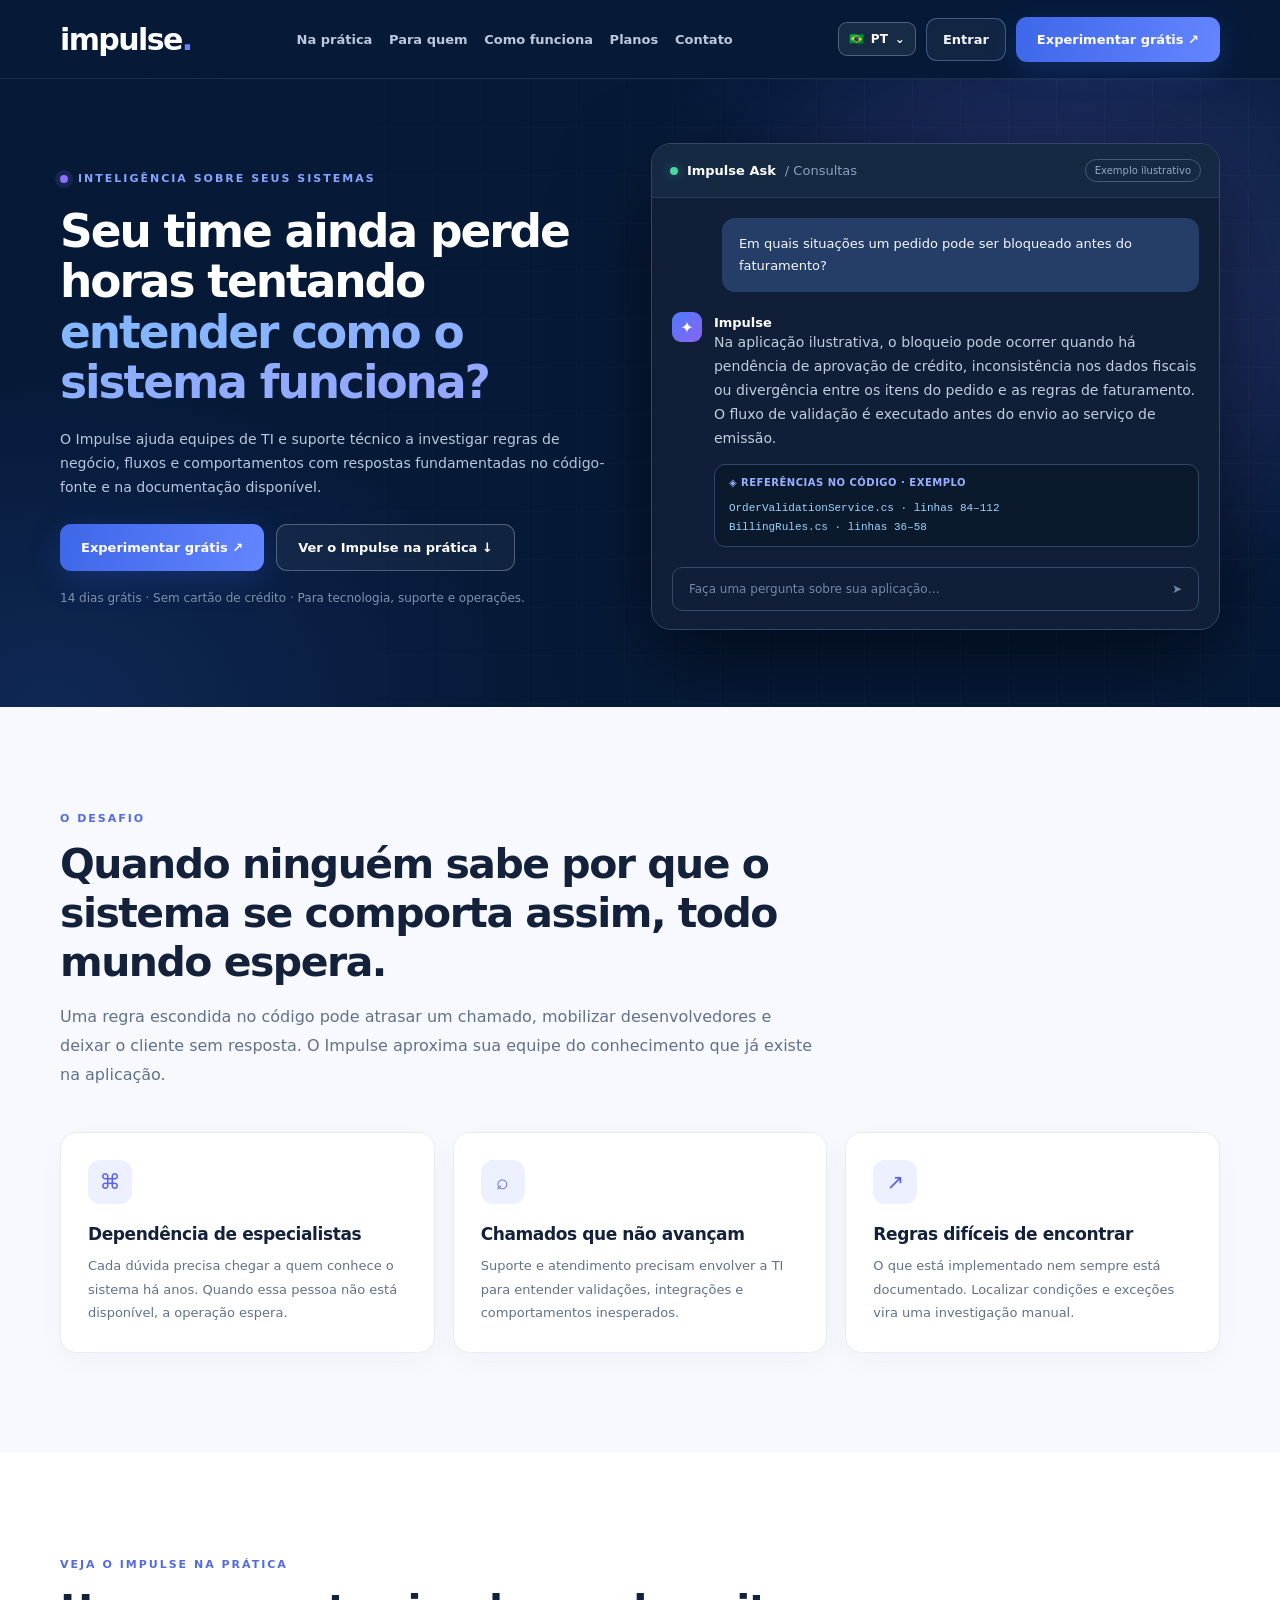
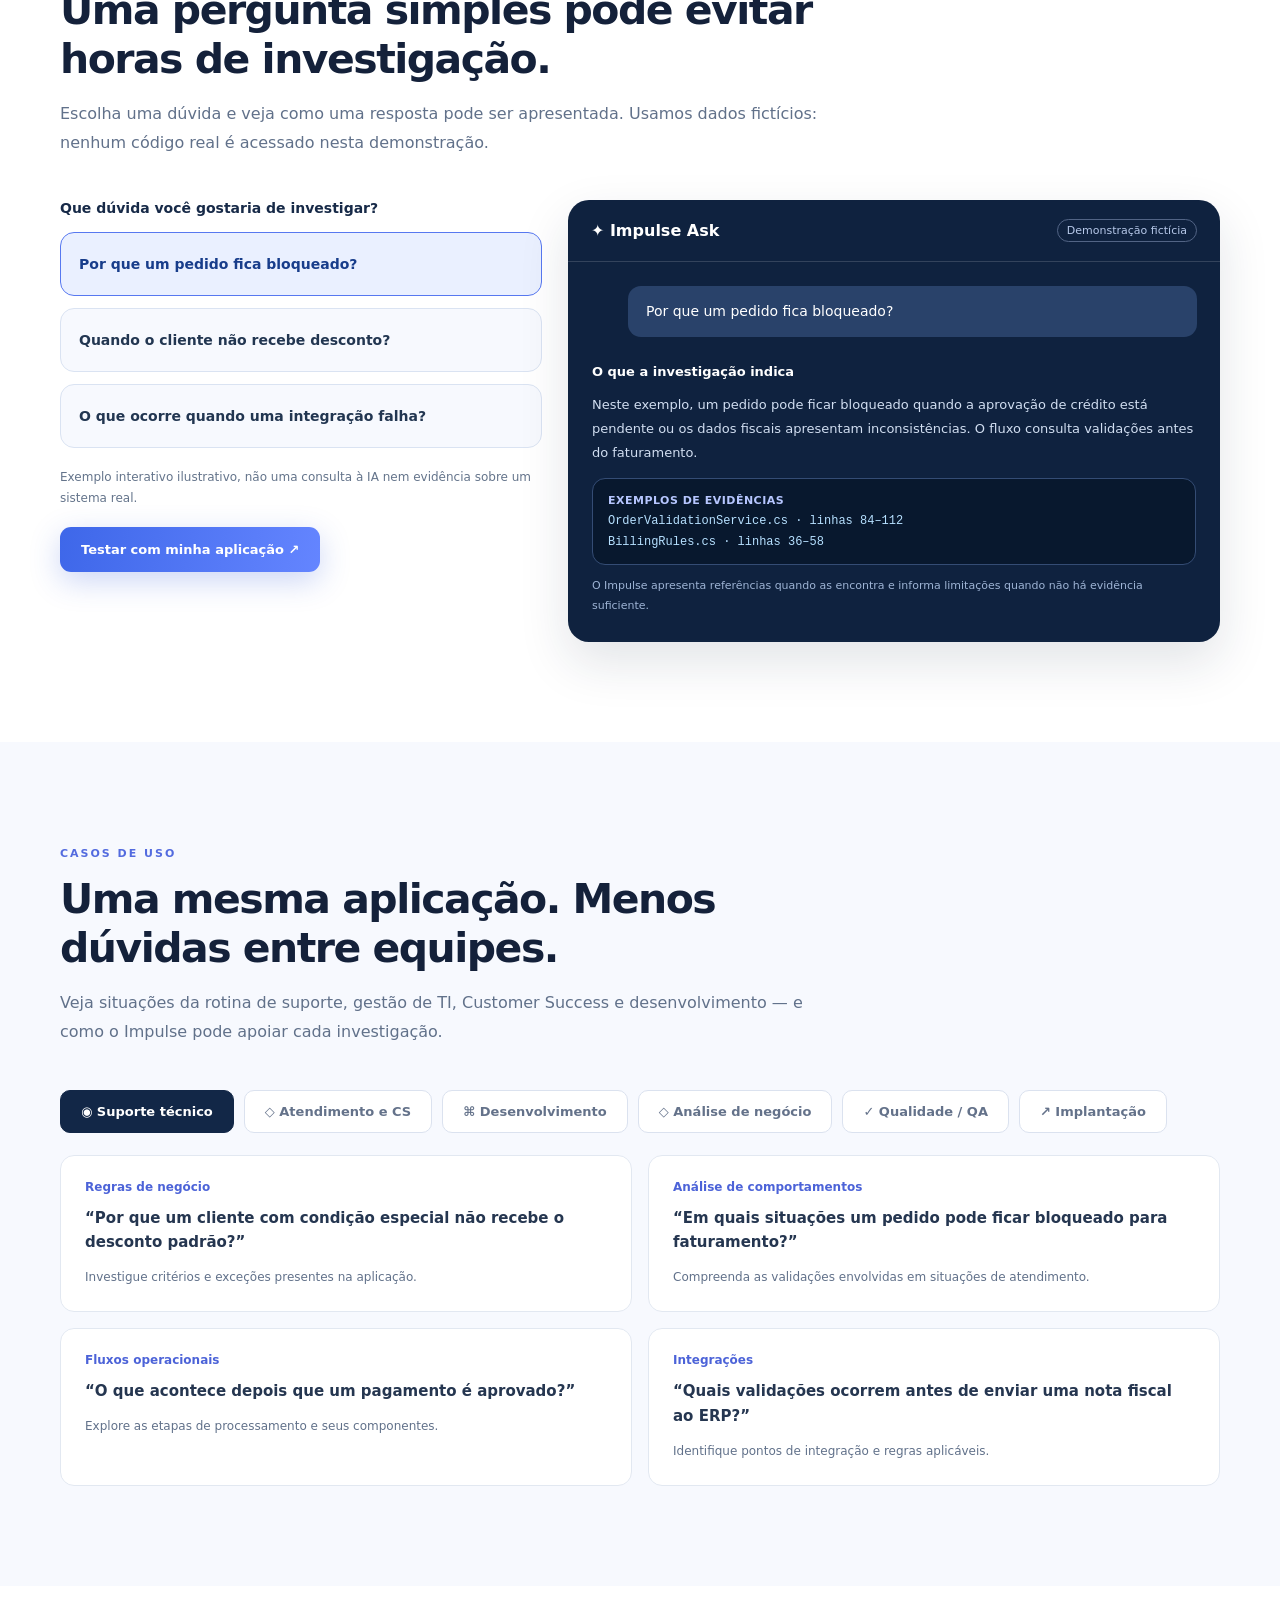
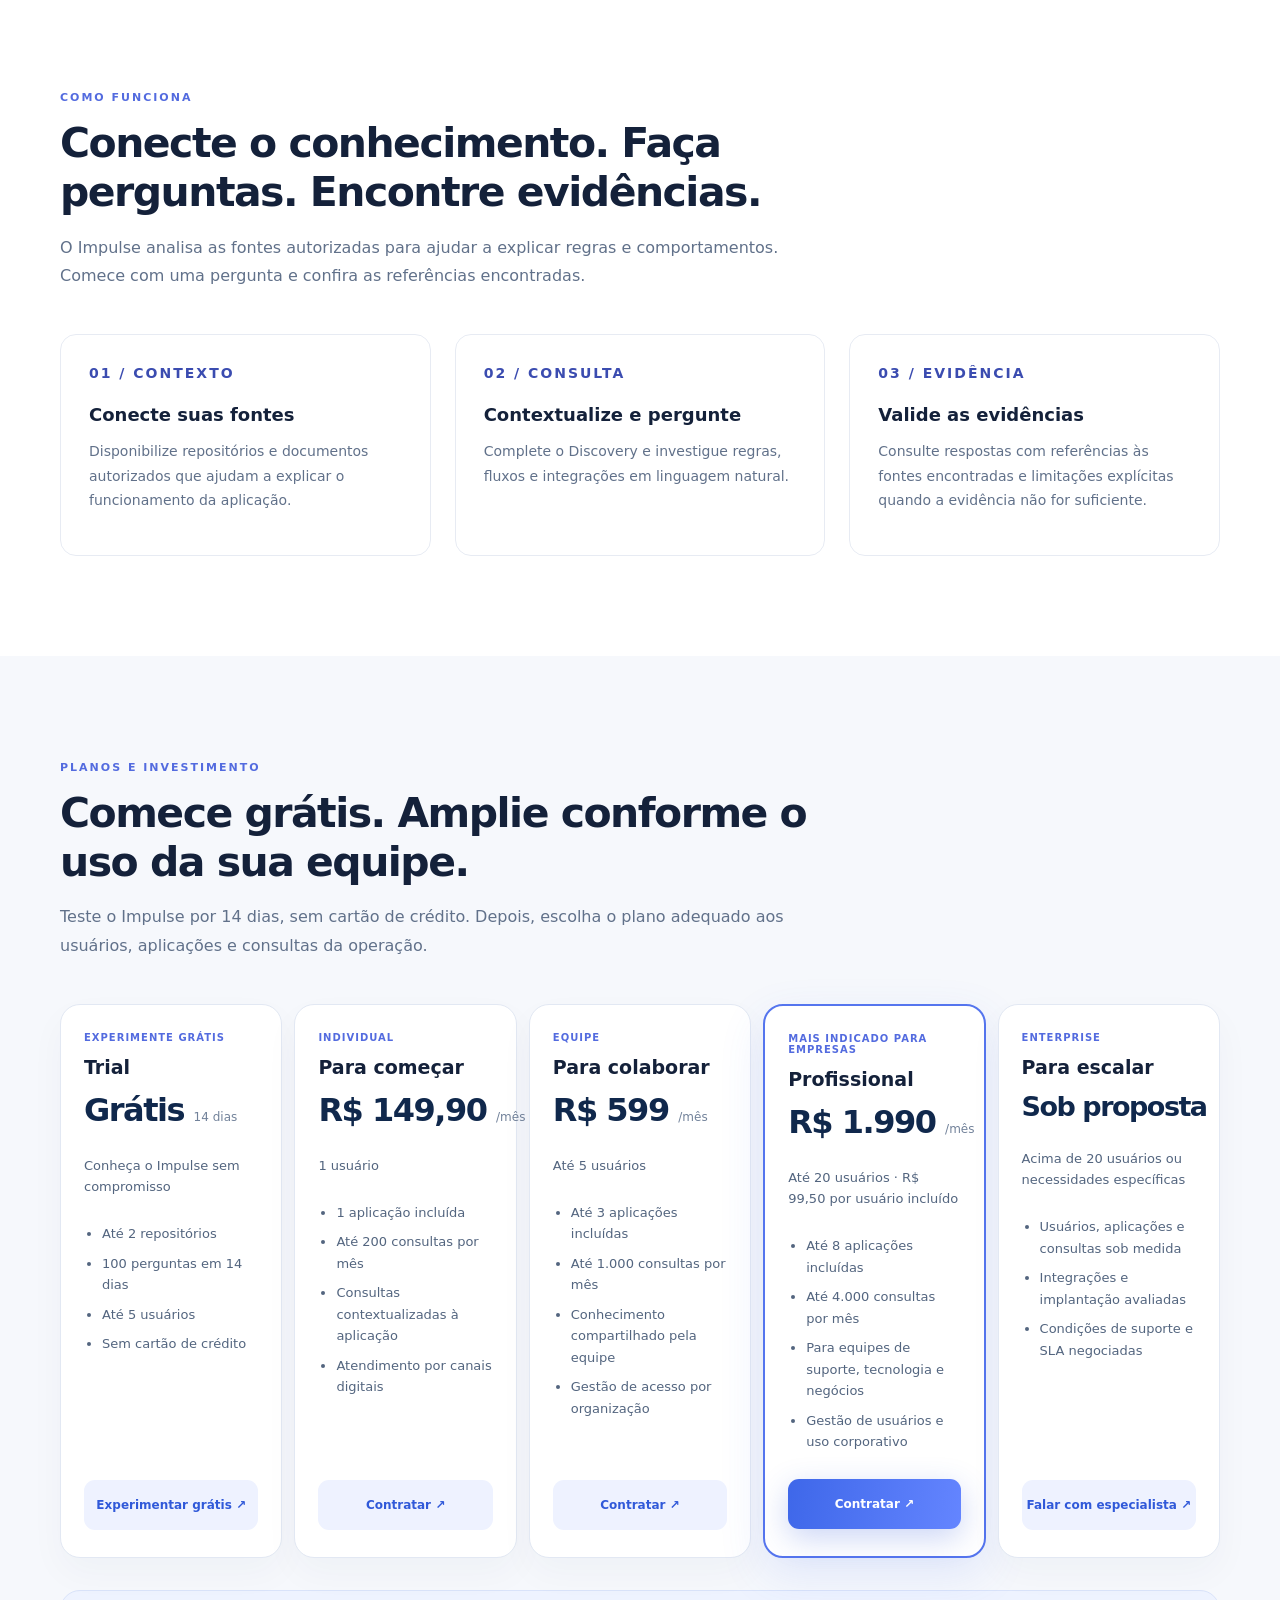
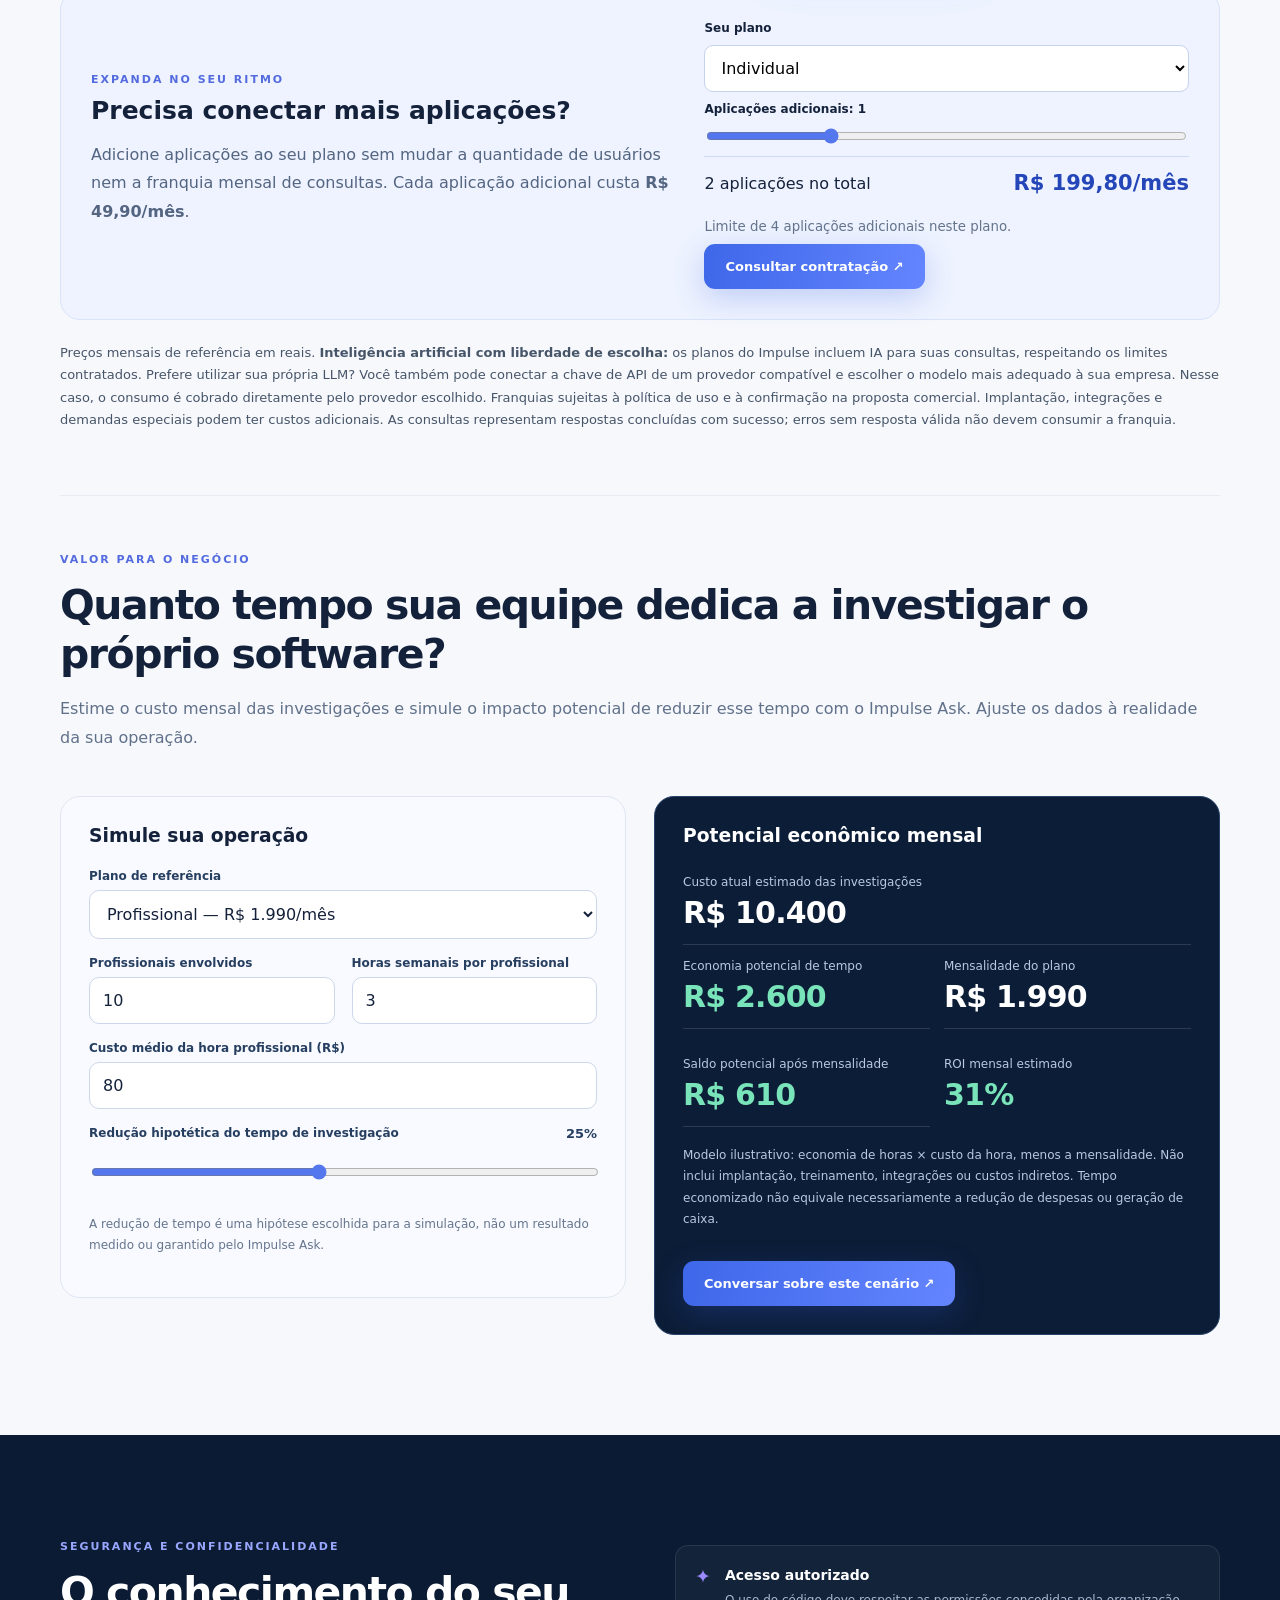
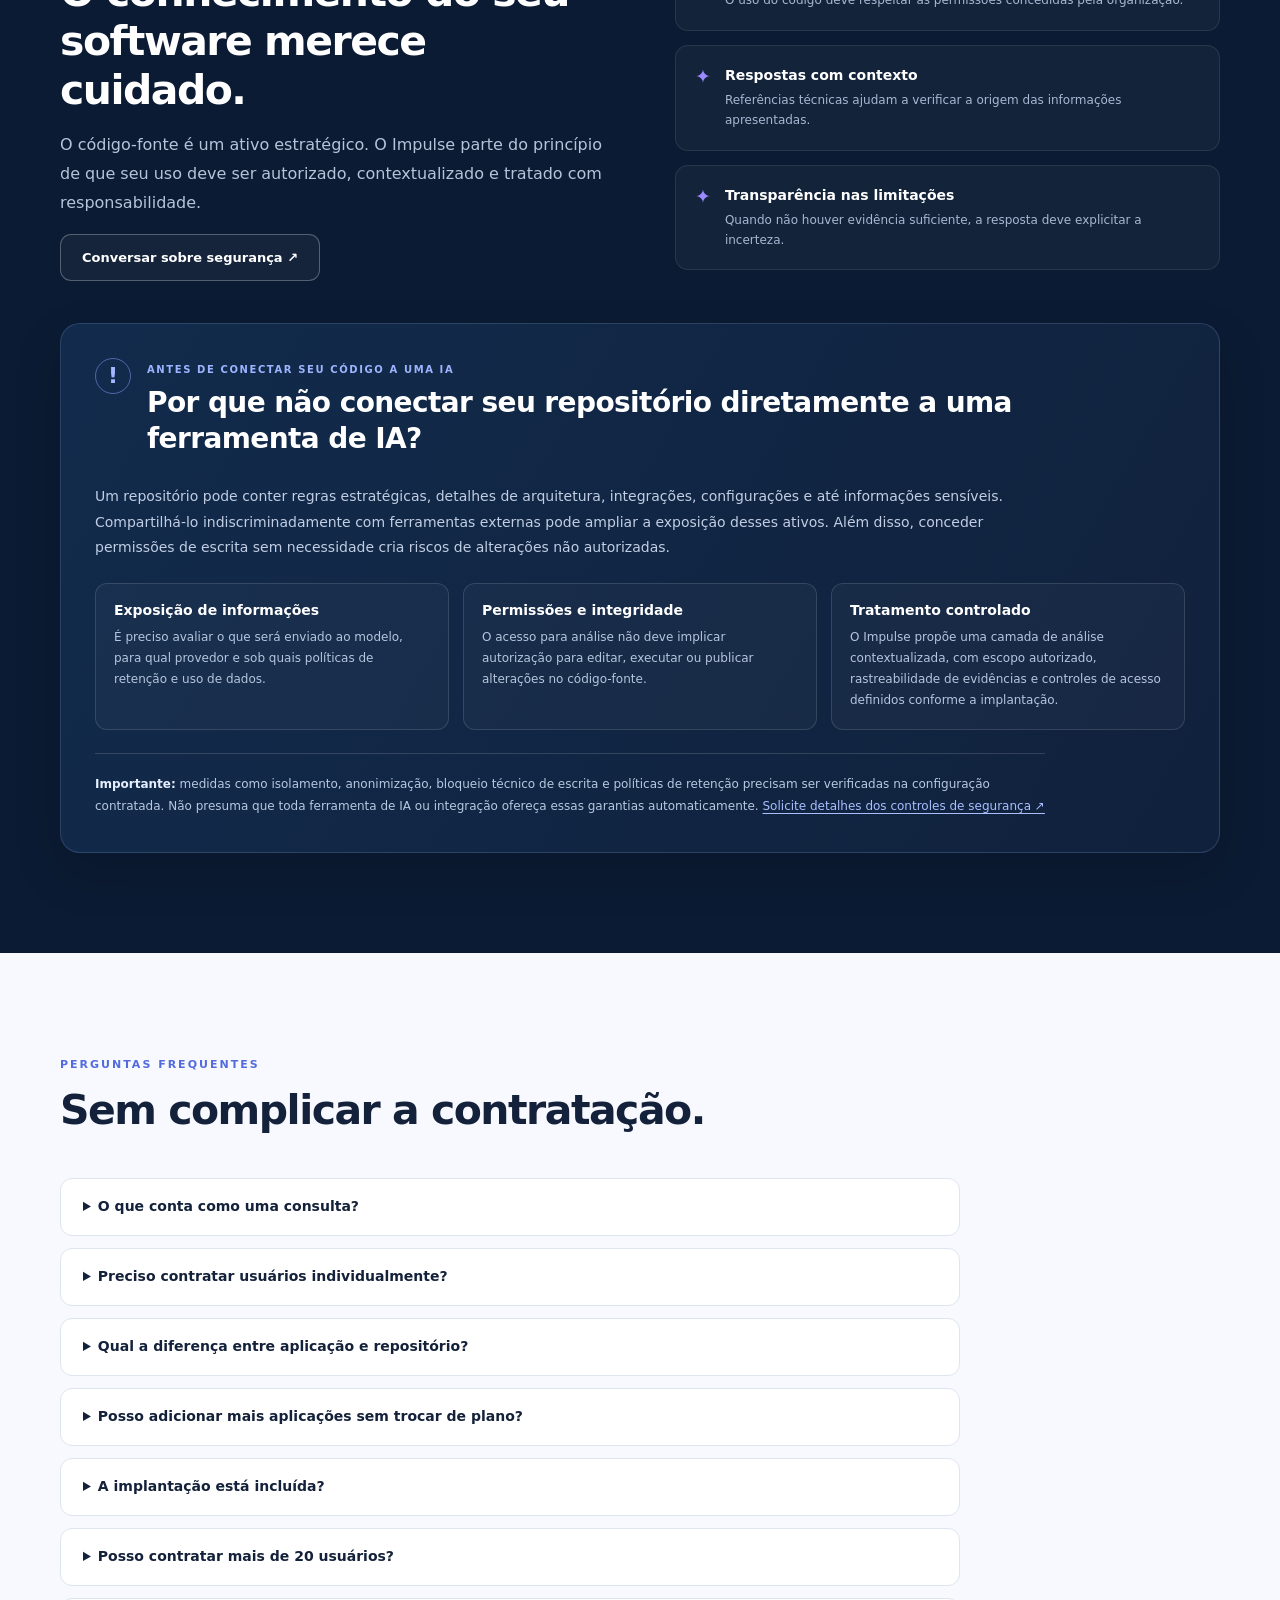
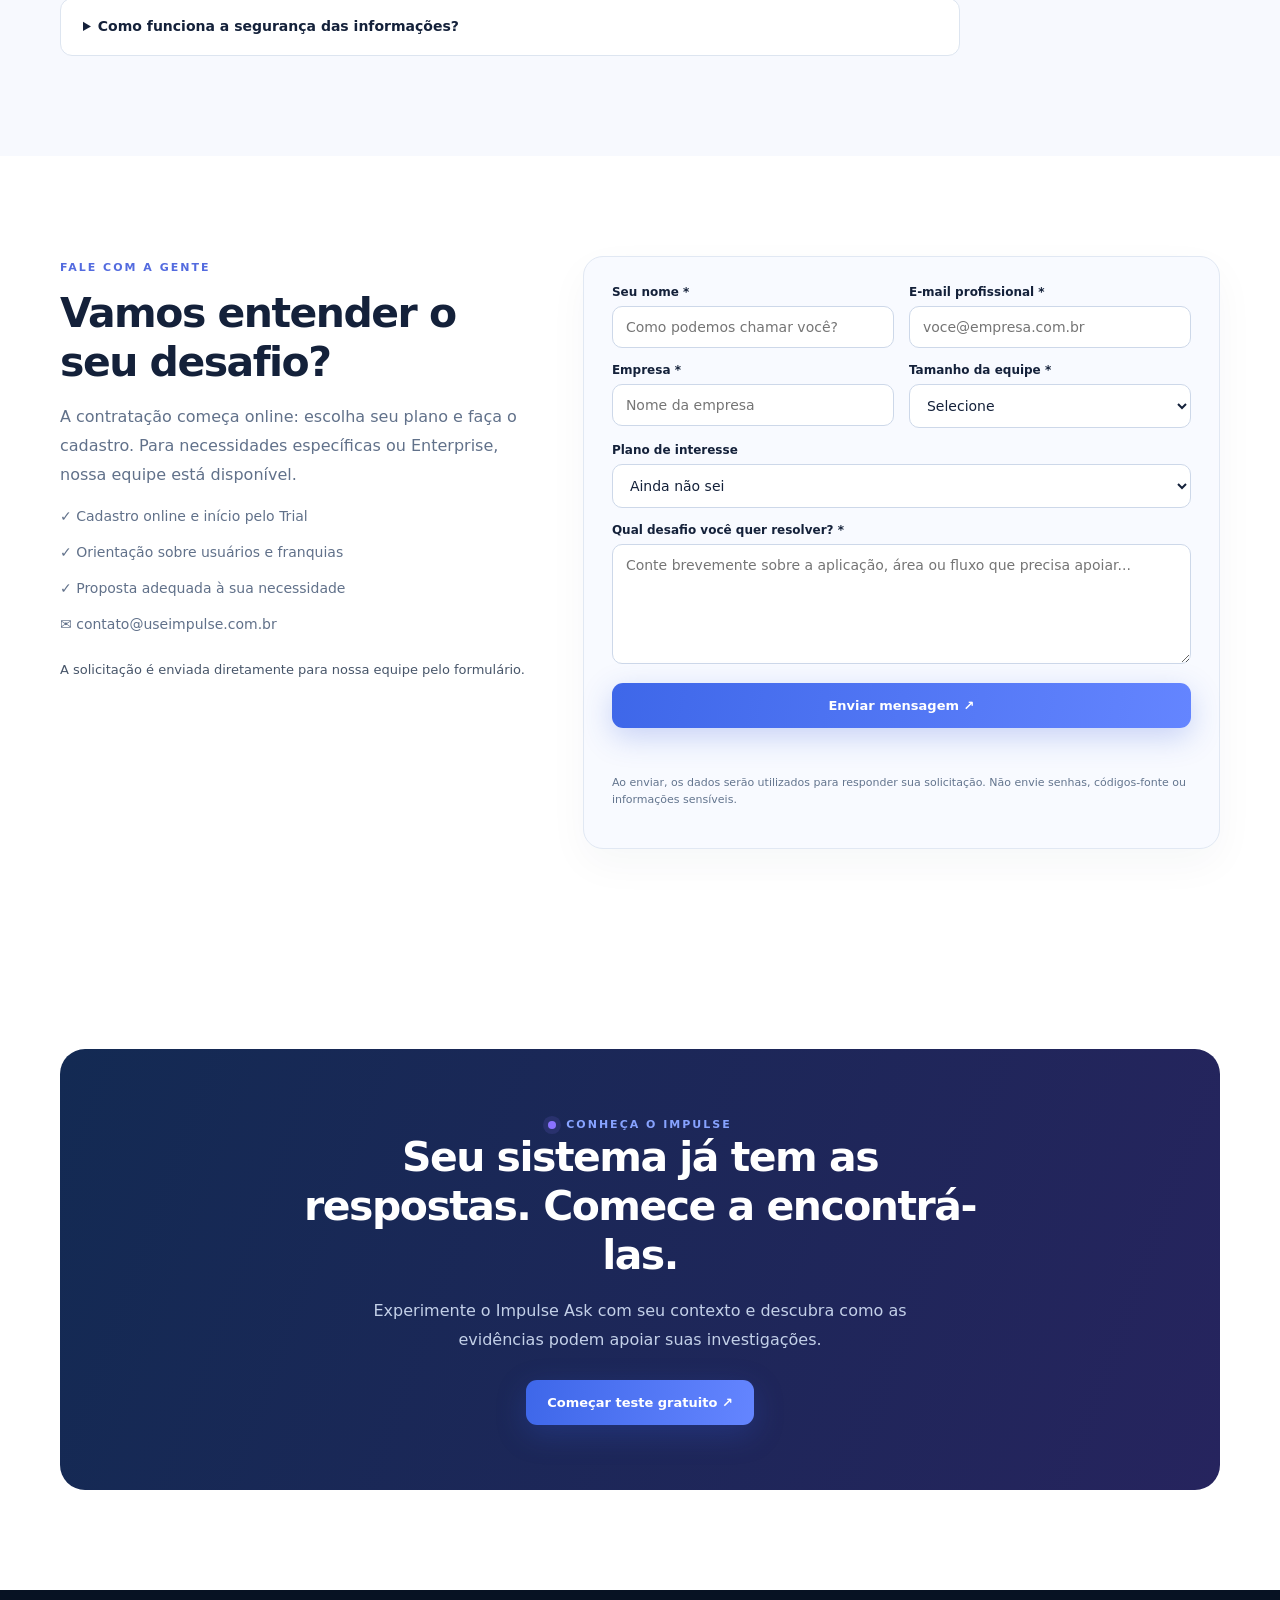
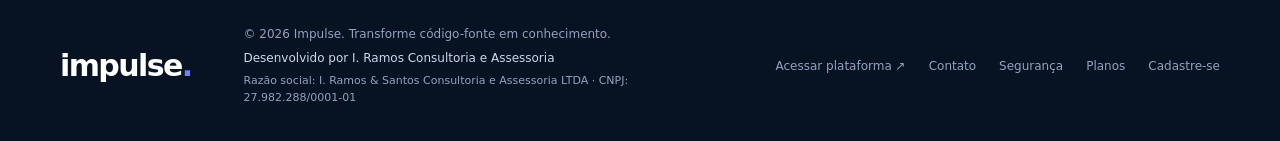
==== commit c40ff8c4: "feat(marketing): interactive fictional demo and value-first information architecture" ====
--- a/index.html
+++ b/index.html
@@ -148,17 +148,18 @@
 @media(max-width:620px){.roi-inline{margin-top:40px;padding-top:32px}.roi-inline .roi-fields,.roi-inline .roi-kpi-grid{grid-template-columns:minmax(0,1fr)}.roi-inline .roi-panel,.roi-inline .roi-results{padding:20px}.roi-inline .roi-stat strong{font-size:clamp(19px,6vw,27px)}}
 @media(max-width:380px){.roi-inline .roi-panel,.roi-inline .roi-results{padding:16px}.roi-inline .roi-section-head h2{font-size:28px}}
 .visually-hidden{position:absolute!important;width:1px!important;height:1px!important;overflow:hidden!important;clip:rect(0,0,0,0)!important;white-space:nowrap!important}#lead-status{min-height:20px;font-size:13px;line-height:1.6}#lead-status[data-state="error"]{color:#b91c1c}#lead-status[data-state="success"]{color:#15803d}.cf-turnstile{margin:12px 0}
+
+/* Commercial self-service preview; keeps the existing palette */
+.demo-section{background:#fff;scroll-margin-top:90px}.demo-layout{display:grid;grid-template-columns:minmax(250px,.85fr) minmax(0,1.15fr);gap:26px;align-items:stretch}.demo-choices{display:flex;flex-direction:column;gap:12px}.demo-label{font-size:14px;font-weight:750;color:#172a48;margin:0 0 4px}.demo-choice{font:inherit;font-weight:700;font-size:14px;line-height:1.5;min-height:64px;padding:15px 18px;text-align:left;background:#f7f9fe;color:#223651;border:1px solid #dae3f2;border-radius:14px;transition:background .2s,border-color .2s}.demo-choice:hover{border-color:#587dff}.demo-choice:focus-visible{outline:3px solid #6687ff;outline-offset:2px}.demo-choice.selected{background:#eaf0ff;border-color:#5778f0;color:#183d8b}.demo-disclaimer{color:#64748b;font-size:12px;line-height:1.7;margin:7px 0}.demo-choices .btn{align-self:flex-start}.demo-answer{background:#0f223f;color:#fff;border-radius:21px;overflow:hidden;box-shadow:0 20px 50px #172a4320;min-width:0}.demo-answer-header{padding:19px 23px;border-bottom:1px solid #ffffff26;display:flex;align-items:center;justify-content:space-between;gap:14px;flex-wrap:wrap}.demo-answer-brand{font-weight:800}.demo-answer-badge{font-size:11px;color:#b6c8e9;border:1px solid #526485;border-radius:99px;padding:4px 9px}.demo-answer-question{margin:24px 23px 6px 60px;padding:14px 18px;background:#29426a;border-radius:13px;color:#fff;font-size:14px;line-height:1.6}.demo-answer-content{padding:18px 24px 25px}.demo-answer-content strong{font-size:13px}.demo-answer-content p{font-size:13px;line-height:1.85;color:#d1def1}.demo-evidence{background:#08182e;border:1px solid #344c74;border-radius:13px;padding:15px;display:grid;gap:7px}.demo-evidence span{font-size:11px;font-weight:800;letter-spacing:.5px;text-transform:uppercase;color:#b6c6ff}.demo-evidence code{color:#b6e0ff;font-size:12px;overflow-wrap:anywhere}.demo-answer-content .demo-limit{font-size:11px;color:#9eb4d5;margin-bottom:0}@media(max-width:800px){.demo-layout{grid-template-columns:1fr}}@media(max-width:520px){.demo-answer-question{margin-left:18px}.demo-answer-header,.demo-answer-content{padding-left:18px;padding-right:18px}.hero h1{font-size:clamp(31px,8vw,46px)}}
 </style>
 <script src="https://challenges.cloudflare.com/turnstile/v0/api.js" async defer></script></head>
 <body>
 <header><div class="wrap nav"><a class="brand" href="#inicio" aria-label="Impulse início"><span class="brand-original-text" aria-label="impulse.">impulse<span class="brand-original-dot">.</span></span></a><nav class="navlinks" id="navlinks" aria-label="Menu principal"><a href="#demonstracao">Na prática</a><a href="#casos">Para quem</a><a href="#como-funciona">Como funciona</a><a href="#planos">Planos</a><a href="#contato">Contato</a><a class="nav-mobile-trial" href="https://app.useimpulse.com.br/trial?plan=trial">Experimentar grátis ↗</a></nav><div class="nav-actions"><a class="btn nav-login" href="https://app.useimpulse.com.br" aria-label="Acessar plataforma Impulse Ask">Entrar</a><a class="btn primary nav-demo" href="https://app.useimpulse.com.br/trial?plan=trial">Experimentar grátis ↗</a></div><button class="mobile-toggle" id="mobile-toggle" aria-label="Abrir menu" aria-expanded="false">☰</button></div></header>
 <main><section class="hero dark" id="inicio"><div class="wrap hero-grid"><div><div class="eyebrow">INTELIGÊNCIA SOBRE SEUS SISTEMAS</div><h1>Seu time ainda perde horas tentando <span class="gradient">entender como o sistema funciona?</span></h1><p>O Impulse ajuda equipes de TI e suporte técnico a investigar regras de negócio, fluxos e comportamentos com respostas fundamentadas no código-fonte e na documentação disponível.</p><div class="actions"><a class="btn primary" data-track="trial_click" href="https://app.useimpulse.com.br/trial?plan=trial">Experimentar grátis ↗</a><a class="btn outline" href="#demonstracao">Ver o Impulse na prática ↓</a></div><div class="hero-note">14 dias grátis · Sem cartão de crédito · Para tecnologia, suporte e operações.</div></div><div class="chat-window" aria-label="Exemplo ilustrativo de consulta ao Impulse"><div class="chat-head"><div class="chat-title"><span class="dot"></span> Impulse Ask <span style="color:#8da1bf;font-weight:400">/ Consultas</span></div><span class="demo-tag">Exemplo ilustrativo</span></div><div class="chat-body"><div class="bubble user">Em quais situações um pedido pode ser bloqueado antes do faturamento?</div><div class="response"><div class="ai-symbol">✦</div><div class="response-content"><strong>Impulse</strong><p>Na aplicação ilustrativa, o bloqueio pode ocorrer quando há pendência de aprovação de crédito, inconsistência nos dados fiscais ou divergência entre os itens do pedido e as regras de faturamento.</p><p>O fluxo de validação é executado antes do envio ao serviço de emissão.</p><div class="evidence"><span>◈ REFERÊNCIAS NO CÓDIGO · EXEMPLO</span><code>OrderValidationService.cs · linhas 84–112</code><br><code>BillingRules.cs · linhas 36–58</code></div></div></div></div><div class="chat-input">Faça uma pergunta sobre sua aplicação… <span>➤</span></div></div></div></section>
 <section class="section problem" id="solucao"><div class="wrap"><div class="section-head"><span class="kicker">O DESAFIO</span><h2>Quando ninguém sabe por que o sistema se comporta assim, todo mundo espera.</h2><p class="section-lead">Uma regra escondida no código pode atrasar um chamado, mobilizar desenvolvedores e deixar o cliente sem resposta. O Impulse aproxima sua equipe do conhecimento que já existe na aplicação.</p></div><div class="problem-grid"><article class="tile"><div class="tile-icon">⌘</div><h3>Dependência de especialistas</h3><p>Cada dúvida precisa chegar a quem conhece o sistema há anos. Quando essa pessoa não está disponível, a operação espera.</p></article><article class="tile"><div class="tile-icon">⌕</div><h3>Chamados que não avançam</h3><p>Suporte e atendimento precisam envolver a TI para entender validações, integrações e comportamentos inesperados.</p></article><article class="tile"><div class="tile-icon">↗</div><h3>Regras difíceis de encontrar</h3><p>O que está implementado nem sempre está documentado. Localizar condições e exceções vira uma investigação manual.</p></article></div></div></section>
+<section class="section demo-section" id="demonstracao"><div class="wrap"><div class="section-head"><span class="kicker">VEJA O IMPULSE NA PRÁTICA</span><h2>Uma pergunta simples pode evitar horas de investigação.</h2><p class="section-lead">Escolha uma dúvida e veja como uma resposta pode ser apresentada. Usamos dados fictícios: nenhum código real é acessado nesta demonstração.</p></div><div class="demo-layout"><div class="demo-choices"><p class="demo-label">Que dúvida você gostaria de investigar?</p><button type="button" class="demo-choice selected" data-demo="pedido" aria-pressed="true">Por que um pedido fica bloqueado?</button><button type="button" class="demo-choice" data-demo="desconto" aria-pressed="false">Quando o cliente não recebe desconto?</button><button type="button" class="demo-choice" data-demo="integracao" aria-pressed="false">O que ocorre quando uma integração falha?</button><p class="demo-disclaimer">Exemplo interativo ilustrativo, não uma consulta à IA nem evidência sobre um sistema real.</p><a class="btn primary" data-track="trial_click" href="https://app.useimpulse.com.br/trial?plan=trial">Testar com minha aplicação ↗</a></div><div class="demo-answer" aria-live="polite" aria-atomic="true"><div class="demo-answer-header"><span class="demo-answer-brand">✦ Impulse Ask</span><span class="demo-answer-badge">Demonstração fictícia</span></div><div class="demo-answer-question" id="demo-question">Por que um pedido fica bloqueado?</div><div class="demo-answer-content"><strong>O que a investigação indica</strong><p id="demo-response">Neste exemplo, um pedido pode ficar bloqueado quando a aprovação de crédito está pendente ou os dados fiscais apresentam inconsistências. O fluxo consulta validações antes do faturamento.</p><div class="demo-evidence"><span>Exemplos de evidências</span><code id="demo-evidence-1">OrderValidationService.cs · linhas 84–112</code><code id="demo-evidence-2">BillingRules.cs · linhas 36–58</code></div><p class="demo-limit">O Impulse apresenta referências quando as encontra e informa limitações quando não há evidência suficiente.</p></div></div></div></div></section>
+<section class="section usecases" id="casos"><div class="wrap"><div class="section-head"><span class="kicker">CASOS DE USO</span><h2>Uma mesma aplicação. Menos dúvidas entre equipes.</h2><p class="section-lead">Veja situações da rotina de suporte, gestão de TI, Customer Success e desenvolvimento — e como o Impulse pode apoiar cada investigação.</p></div><div class="tabbar" role="tablist" aria-label="Selecione a equipe"><button class="tab active" data-tab="suporte" role="tab" aria-selected="true">◉ Suporte técnico</button><button class="tab" data-tab="cs" role="tab" aria-selected="false">◇ Atendimento e CS</button><button class="tab" data-tab="dev" role="tab" aria-selected="false">⌘ Desenvolvimento</button><button class="tab" data-tab="negocio" role="tab" aria-selected="false">◇ Análise de negócio</button><button class="tab" data-tab="qa" role="tab" aria-selected="false">✓ Qualidade / QA</button><button class="tab" data-tab="implantacao" role="tab" aria-selected="false">↗ Implantação</button></div><div class="case-grid" id="cases-content"></div></div></section>
 <section class="section" id="como-funciona"><div class="wrap"><div class="section-head"><span class="kicker">COMO FUNCIONA</span><h2>Conecte o conhecimento. Faça perguntas. Encontre evidências.</h2><p class="section-lead">O Impulse analisa as fontes autorizadas para ajudar a explicar regras e comportamentos. Comece com uma pergunta e confira as referências encontradas.</p></div><div class="steps"><article class="step"><span class="step-num">01 / CONTEXTO</span><h3>Conecte suas fontes</h3><p>Disponibilize repositórios e documentos autorizados que ajudam a explicar o funcionamento da aplicação.</p></article><article class="step"><span class="step-num">02 / CONSULTA</span><h3>Contextualize e pergunte</h3><p>Complete o Discovery e investigue regras, fluxos e integrações em linguagem natural.</p></article><article class="step"><span class="step-num">03 / EVIDÊNCIA</span><h3>Valide as evidências</h3><p>Consulte respostas com referências às fontes encontradas e limitações explícitas quando a evidência não for suficiente.</p></article></div></div></section>
-<section class="section usecases" id="casos"><div class="wrap"><div class="section-head"><span class="kicker">CASOS DE USO</span><h2>Uma mesma aplicação. Menos dúvidas entre equipes.</h2><p class="section-lead">Veja situações da rotina de suporte, gestão de TI, Customer Success e desenvolvimento — e como o Impulse pode apoiar cada investigação.</p></div><div class="tabbar" role="tablist" aria-label="Selecione a equipe"><button class="tab active" data-tab="suporte" role="tab" aria-selected="true">◉ Suporte técnico</button><button class="tab" data-tab="cs" role="tab" aria-selected="false">◇ Atendimento e CS</button><button class="tab" data-tab="dev" role="tab" aria-selected="false">⌘ Desenvolvimento</button><button class="tab" data-tab="negocio" role="tab" aria-selected="false">◇ Análise de negócio</button><button class="tab" data-tab="qa" role="tab" aria-selected="false">✓ Qualidade / QA</button><button class="tab" data-tab="implantacao" role="tab" aria-selected="false">↗ Implantação</button></div><div class="case-grid" id="cases-content"></div></div></section>
-<section class="section security" id="seguranca"><div class="wrap security-grid"><div><span class="kicker" style="color:#99a7ff">SEGURANÇA E CONFIDENCIALIDADE</span><h2>O conhecimento do seu software merece cuidado.</h2><p class="section-lead">O código-fonte é um ativo estratégico. O Impulse parte do princípio de que seu uso deve ser autorizado, contextualizado e tratado com responsabilidade.</p><a href="mailto:contato@useimpulse.com.br?subject=Seguran%C3%A7a%20e%20Impulse" class="btn outline">Conversar sobre segurança ↗</a></div><div class="security-list"><div class="security-item"><span class="check">✦</span><div><b>Acesso autorizado</b><p>O uso do código deve respeitar as permissões concedidas pela organização.</p></div></div><div class="security-item"><span class="check">✦</span><div><b>Respostas com contexto</b><p>Referências técnicas ajudam a verificar a origem das informações apresentadas.</p></div></div><div class="security-item"><span class="check">✦</span><div><b>Transparência nas limitações</b><p>Quando não houver evidência suficiente, a resposta deve explicitar a incerteza.</p></div></div></div></div><div class="security-disclaimer wrap"><div class="security-disclaimer-heading"><span class="security-disclaimer-icon" aria-hidden="true">!</span><div><span class="security-disclaimer-kicker">ANTES DE CONECTAR SEU CÓDIGO A UMA IA</span><h3>Por que não conectar seu repositório diretamente a uma ferramenta de IA?</h3></div></div><p>Um repositório pode conter regras estratégicas, detalhes de arquitetura, integrações, configurações e até informações sensíveis. Compartilhá-lo indiscriminadamente com ferramentas externas pode ampliar a exposição desses ativos. Além disso, conceder permissões de escrita sem necessidade cria riscos de alterações não autorizadas.</p><div class="security-disclaimer-grid"><div><strong>Exposição de informações</strong><span>É preciso avaliar o que será enviado ao modelo, para qual provedor e sob quais políticas de retenção e uso de dados.</span></div><div><strong>Permissões e integridade</strong><span>O acesso para análise não deve implicar autorização para editar, executar ou publicar alterações no código-fonte.</span></div><div><strong>Tratamento controlado</strong><span>O Impulse propõe uma camada de análise contextualizada, com escopo autorizado, rastreabilidade de evidências e controles de acesso definidos conforme a implantação.</span></div></div><p class="security-disclaimer-foot"><strong>Importante:</strong> medidas como isolamento, anonimização, bloqueio técnico de escrita e políticas de retenção precisam ser verificadas na configuração contratada. Não presuma que toda ferramenta de IA ou integração ofereça essas garantias automaticamente. <a href="mailto:contato@useimpulse.com.br?subject=Controles%20de%20seguran%C3%A7a%20do%20Impulse">Solicite detalhes dos controles de segurança ↗</a></p></div></div></section>
-
-
 <section class="section pricing" id="planos"><div class="wrap"><div class="section-head"><span class="kicker">PLANOS E INVESTIMENTO</span><h2>Comece grátis. Amplie conforme o uso da sua equipe.</h2><p class="section-lead">Teste o Impulse por 14 dias, sem cartão de crédito. Depois, escolha o plano adequado aos usuários, aplicações e consultas da operação.</p></div><div class="price-grid">
 <article class="price-card"><span class="price-tag">EXPERIMENTE GRÁTIS</span><h3>Trial</h3><div class="amount">Grátis <small>14 dias</small></div><p>Conheça o Impulse sem compromisso</p><ul><li>Até 2 repositórios</li><li>100 perguntas em 14 dias</li><li>Até 5 usuários</li><li>Sem cartão de crédito</li></ul><a class="btn light" href="https://app.useimpulse.com.br/trial?plan=trial">Experimentar grátis ↗</a></article>
 <article class="price-card"><span class="price-tag">INDIVIDUAL</span><h3>Para começar</h3><div class="amount">R$ 149,90 <small>/mês</small></div><p>1 usuário</p><ul><li>1 aplicação incluída</li><li>Até 200 consultas por mês</li><li>Consultas contextualizadas à aplicação</li><li>Atendimento por canais digitais</li></ul><a class="btn light" href="https://app.useimpulse.com.br/trial?plan=individual">Contratar ↗</a></article>
@@ -175,11 +176,16 @@
 </div><p class="roi-disclaimer">A redução de tempo é uma hipótese escolhida para a simulação, não um resultado medido ou garantido pelo Impulse Ask.</p></div>
 <div class="roi-results" aria-live="polite" aria-atomic="true"><h3>Potencial econômico mensal</h3><div class="roi-stat"><span>Custo atual estimado das investigações</span><strong id="roi-current">—</strong></div><div class="roi-kpi-grid"><div class="roi-stat"><span>Economia potencial de tempo</span><strong class="roi-positive" id="roi-saving">—</strong></div><div class="roi-stat"><span>Mensalidade do plano</span><strong id="roi-price">—</strong></div><div class="roi-stat"><span>Saldo potencial após mensalidade</span><strong id="roi-net">—</strong></div><div class="roi-stat"><span>ROI mensal estimado</span><strong id="roi-percent">—</strong></div></div><p class="roi-warning" id="roi-limit" hidden></p><p class="roi-disclaimer">Modelo ilustrativo: economia de horas × custo da hora, menos a mensalidade. Não inclui implantação, treinamento, integrações ou custos indiretos. Tempo economizado não equivale necessariamente a redução de despesas ou geração de caixa.</p><a class="btn primary roi-action" href="#contato" id="roi-cta">Conversar sobre este cenário ↗</a></div>
 </div></div></div></div></section>
+<section class="section security" id="seguranca"><div class="wrap security-grid"><div><span class="kicker" style="color:#99a7ff">SEGURANÇA E CONFIDENCIALIDADE</span><h2>O conhecimento do seu software merece cuidado.</h2><p class="section-lead">O código-fonte é um ativo estratégico. O Impulse parte do princípio de que seu uso deve ser autorizado, contextualizado e tratado com responsabilidade.</p><a href="mailto:contato@useimpulse.com.br?subject=Seguran%C3%A7a%20e%20Impulse" class="btn outline">Conversar sobre segurança ↗</a></div><div class="security-list"><div class="security-item"><span class="check">✦</span><div><b>Acesso autorizado</b><p>O uso do código deve respeitar as permissões concedidas pela organização.</p></div></div><div class="security-item"><span class="check">✦</span><div><b>Respostas com contexto</b><p>Referências técnicas ajudam a verificar a origem das informações apresentadas.</p></div></div><div class="security-item"><span class="check">✦</span><div><b>Transparência nas limitações</b><p>Quando não houver evidência suficiente, a resposta deve explicitar a incerteza.</p></div></div></div></div><div class="security-disclaimer wrap"><div class="security-disclaimer-heading"><span class="security-disclaimer-icon" aria-hidden="true">!</span><div><span class="security-disclaimer-kicker">ANTES DE CONECTAR SEU CÓDIGO A UMA IA</span><h3>Por que não conectar seu repositório diretamente a uma ferramenta de IA?</h3></div></div><p>Um repositório pode conter regras estratégicas, detalhes de arquitetura, integrações, configurações e até informações sensíveis. Compartilhá-lo indiscriminadamente com ferramentas externas pode ampliar a exposição desses ativos. Além disso, conceder permissões de escrita sem necessidade cria riscos de alterações não autorizadas.</p><div class="security-disclaimer-grid"><div><strong>Exposição de informações</strong><span>É preciso avaliar o que será enviado ao modelo, para qual provedor e sob quais políticas de retenção e uso de dados.</span></div><div><strong>Permissões e integridade</strong><span>O acesso para análise não deve implicar autorização para editar, executar ou publicar alterações no código-fonte.</span></div><div><strong>Tratamento controlado</strong><span>O Impulse propõe uma camada de análise contextualizada, com escopo autorizado, rastreabilidade de evidências e controles de acesso definidos conforme a implantação.</span></div></div><p class="security-disclaimer-foot"><strong>Importante:</strong> medidas como isolamento, anonimização, bloqueio técnico de escrita e políticas de retenção precisam ser verificadas na configuração contratada. Não presuma que toda ferramenta de IA ou integração ofereça essas garantias automaticamente. <a href="mailto:contato@useimpulse.com.br?subject=Controles%20de%20seguran%C3%A7a%20do%20Impulse">Solicite detalhes dos controles de segurança ↗</a></p></div></div></section>
+
+
 <section class="section faq" id="perguntas"><div class="wrap"><div class="section-head"><span class="kicker">PERGUNTAS FREQUENTES</span><h2>Sem complicar a contratação.</h2></div><div class="faq-list"><details><summary>O que conta como uma consulta?</summary><p>Uma pergunta processada que gere resposta válida. Falhas técnicas sem resposta válida não devem consumir a franquia, conforme as regras do serviço.</p></details><details><summary>Preciso contratar usuários individualmente?</summary><p>Não. Os planos Equipe e Profissional contemplam até 5 e 20 usuários, respectivamente. O Individual contempla uma pessoa.</p></details><details><summary>Qual a diferença entre aplicação e repositório?</summary><p>Uma aplicação representa um sistema ou produto conectado ao Impulse Ask e pode reunir repositórios relacionados, como frontend e backend. A quantidade, o tamanho e as condições de indexação dos repositórios estão sujeitos a limites técnicos e à validação na contratação.</p></details><details><summary>Posso adicionar mais aplicações sem trocar de plano?</summary><p>Sim. Aplicações adicionais custam R$ 49,90 por aplicação/mês, mantendo a franquia de usuários e consultas do plano: até 4 adicionais no Individual, 7 no Equipe e 12 no Profissional. Necessidades maiores são avaliadas no Enterprise.</p></details><details><summary>A implantação está incluída?</summary><p>O esforço de configuração, organização de informações e integrações é avaliado conforme o projeto. Eventuais custos de implantação serão apresentados antes da contratação.</p></details><details><summary>Posso contratar mais de 20 usuários?</summary><p>Sim. Nossa modalidade Enterprise é dimensionada conforme a quantidade de usuários, consultas, integrações e requisitos de atendimento.</p></details><details><summary>Como funciona a segurança das informações?</summary><p>As condições de acesso, tratamento dos dados, integrações e confidencialidade são alinhadas no processo de contratação. A solução deve trabalhar apenas com conteúdos autorizados pela organização.</p></details></div></div></section>
 <section class="section contact" id="contato"><div class="wrap contact-grid"><div><span class="kicker">FALE COM A GENTE</span><h2>Vamos entender o seu desafio?</h2><p class="section-lead">A contratação começa online: escolha seu plano e faça o cadastro. Para necessidades específicas ou Enterprise, nossa equipe está disponível.</p><div class="contact-points"><span>✓ Cadastro online e início pelo Trial</span><span>✓ Orientação sobre usuários e franquias</span><span>✓ Proposta adequada à sua necessidade</span><span>✉ contato@useimpulse.com.br</span></div><p class="pricing-note">A solicitação é enviada diretamente para nossa equipe pelo formulário.</p></div><form class="contact-card" id="lead-form"><div class="visually-hidden" aria-hidden="true"><label for="lead-website">Website</label><input id="lead-website" name="website" type="text" tabindex="-1" autocomplete="off"></div><div class="form-grid"><div class="form-row"><label for="lead-name">Seu nome *</label><input id="lead-name" name="name" required maxlength="100" autocomplete="name" placeholder="Como podemos chamar você?"></div><div class="form-row"><label for="lead-email">E-mail profissional *</label><input id="lead-email" name="email" type="email" required maxlength="160" autocomplete="email" placeholder="voce@empresa.com.br"></div></div><div class="form-grid"><div class="form-row"><label for="lead-company">Empresa *</label><input id="lead-company" name="company" required maxlength="120" autocomplete="organization" placeholder="Nome da empresa"></div><div class="form-row"><label for="lead-size">Tamanho da equipe *</label><select id="lead-size" name="size" required><option value="">Selecione</option><option>1 pessoa</option><option>2 a 5 pessoas</option><option>6 a 20 pessoas</option><option>21 a 50 pessoas</option><option>Mais de 50 pessoas</option></select></div></div><div class="form-row"><label for="lead-plan">Plano de interesse</label><select id="lead-plan" name="plan"><option>Ainda não sei</option><option>Individual</option><option>Equipe</option><option>Profissional</option><option>Enterprise</option></select></div><div class="form-row"><label for="lead-message">Qual desafio você quer resolver? *</label><textarea id="lead-message" name="message" required maxlength="1500" placeholder="Conte brevemente sobre a aplicação, área ou fluxo que precisa apoiar..."></textarea></div><div class="cf-turnstile" data-sitekey="0x4AAAAAAFnIl7HRFYub9vyC" data-action="contact"></div><button class="btn primary" type="submit" style="width:100%">Enviar mensagem ↗</button><p id="lead-status" role="status" aria-live="polite"></p><p class="form-help">Ao enviar, os dados serão utilizados para responder sua solicitação. Não envie senhas, códigos-fonte ou informações sensíveis.</p></form></div></section>
 <section class="section"><div class="wrap"><div class="final-cta"><span class="eyebrow">CONHEÇA O IMPULSE</span><h2>Seu sistema já tem as respostas. Comece a encontrá-las.</h2><p>Experimente o Impulse Ask com seu contexto e descubra como as evidências podem apoiar suas investigações.</p><a class="btn primary" data-track="trial_click" href="https://app.useimpulse.com.br/trial?plan=trial">Começar teste gratuito ↗</a></div></div></section></main>
 <footer class="footer"><div class="wrap footer-inner"><a class="brand" href="#inicio"><span class="brand-original-text" aria-label="impulse.">impulse<span class="brand-original-dot">.</span></span></a><div class="footer-company"><span>© <span id="year"></span> Impulse. Transforme código-fonte em conhecimento.</span><span>Desenvolvido por I. Ramos Consultoria e Assessoria</span><span>Razão social: I. Ramos &amp; Santos Consultoria e Assessoria LTDA · CNPJ: 27.982.288/0001-01</span></div><div class="footer-links"><a href="https://app.useimpulse.com.br">Acessar plataforma ↗</a><a href="mailto:contato@useimpulse.com.br">Contato</a><a href="#seguranca">Segurança</a><a href="#planos">Planos</a><a href="https://app.useimpulse.com.br/trial?plan=trial">Cadastre-se</a></div></div></footer>
 <script>
+/* Product demonstration with fixed fictional data. It never accesses source code or AI APIs. */
+(function(){const scenarios={pedido:{question:'Por que um pedido fica bloqueado?',answer:'Neste exemplo, um pedido pode ficar bloqueado quando a aprovação de crédito está pendente ou os dados fiscais apresentam inconsistências. O fluxo consulta validações antes do faturamento.',refs:['OrderValidationService.cs · linhas 84–112','BillingRules.cs · linhas 36–58']},desconto:{question:'Quando o cliente não recebe desconto?',answer:'Nesta aplicação fictícia, algumas condições promocionais não podem ser acumuladas. A elegibilidade depende também do tipo de cliente e do período da campanha.',refs:['DiscountPolicy.cs · linhas 42–76','CustomerEligibility.cs · linhas 19–43']},integracao:{question:'O que ocorre quando uma integração falha?',answer:'Neste cenário fictício, a requisição fica registrada para uma nova tentativa. O comportamento verdadeiro depende do código e das configurações da aplicação conectada.',refs:['PaymentGatewayAdapter.cs · linhas 65–101','IntegrationRetryPolicy.cs · linhas 20–47']}};const buttons=document.querySelectorAll('[data-demo]');buttons.forEach(button=>button.addEventListener('click',()=>{const item=scenarios[button.dataset.demo];if(!item)return;document.getElementById('demo-question').textContent=item.question;document.getElementById('demo-response').textContent=item.answer;document.getElementById('demo-evidence-1').textContent=item.refs[0];document.getElementById('demo-evidence-2').textContent=item.refs[1];buttons.forEach(b=>{const active=b===button;b.classList.toggle('selected',active);b.setAttribute('aria-pressed',String(active))});window.ImpulseAnalytics?.track('demo_view',{scenario:button.dataset.demo})}))})();
 const cases={suporte:[['Regras de negócio','Por que um cliente com condição especial não recebe o desconto padrão?','Investigue critérios e exceções presentes na aplicação.'],['Análise de comportamentos','Em quais situações um pedido pode ficar bloqueado para faturamento?','Compreenda as validações envolvidas em situações de atendimento.'],['Fluxos operacionais','O que acontece depois que um pagamento é aprovado?','Explore as etapas de processamento e seus componentes.'],['Integrações','Quais validações ocorrem antes de enviar uma nota fiscal ao ERP?','Identifique pontos de integração e regras aplicáveis.']],cs:[['Dúvidas recorrentes','Por que um pedido fica pendente mesmo após a confirmação do cliente?','Investigue validações e estados implementados antes de retornar ao cliente.'],['Compreensão do produto','Quais condições fazem uma solicitação voltar para análise?','Entenda as regras da aplicação ao apoiar o relacionamento com clientes.'],['Escalonamento técnico','Que integração é consultada quando o usuário tenta emitir um documento?','Localize o fluxo e encaminhe dúvidas com mais contexto para a TI.'],['Preparação do atendimento','Quais situações impedem a conclusão de um cadastro?','Consulte regras e exceções para orientar o atendimento.']],dev:[['Análise de impacto','Se eu alterar este campo, quais módulos e integrações podem ser afetados?','Explore dependências antes de implementar mudanças.'],['Código legado','Onde está implementada a regra de cálculo de juros?','Localize regras e seus pontos de utilização.'],['Onboarding técnico','Quais componentes participam do fluxo de criação de pedidos?','Acelere a compreensão de funcionalidades existentes.'],['Investigação de falhas','Quais serviços estão envolvidos quando o processamento de um pedido falha?','Entenda o caminho de execução e as dependências.']],negocio:[['Regras implementadas','Quais condições determinam a aprovação automática de uma solicitação?','Confronte a compreensão do negócio com o comportamento implementado.'],['Exceções','Quais clientes seguem regras diferentes de faturamento?','Investigue variações previstas no código.'],['Jornada funcional','Como uma solicitação passa da abertura até a conclusão?','Explore etapas, validações e transições.'],['Mudanças de processo','Que validações são executadas antes da conclusão de um pedido?','Entenda restrições relevantes para alterações operacionais.']],qa:[['Planejamento de testes','Quais cenários e exceções preciso validar no fluxo de aprovação de pedidos?','Explore regras implementadas para apoiar a elaboração de cenários e casos de teste.'],['Critérios de aceite','Quais validações devem ocorrer antes de concluir uma solicitação?','Identifique condições e restrições para conferir o comportamento esperado.'],['Testes de regressão','Quais fluxos podem ser afetados se alterarmos a regra de desconto?','Investigue dependências e possíveis impactos para orientar a regressão.'],['Investigação de defeitos','Em que condições o sistema pode rejeitar uma nota fiscal?','Localize validações e caminhos de erro para apoiar a reprodução de falhas.']],implantacao:[['Parametrização','Quais parâmetros precisam ser configurados para habilitar o faturamento de um novo cliente?','Explore configurações, dependências e validações necessárias à implantação.'],['Mapeamento de processos','Como funciona o fluxo de pedidos desde o cadastro até a integração com o ERP?','Compreenda as etapas implementadas para orientar o desenho da operação.'],['Go-live e checklist','Quais integrações e condições precisam ser verificadas antes da entrada em produção?','Identifique pontos de atenção para apoiar a preparação do go-live.'],['Treinamento e dúvidas','O que acontece quando um usuário tenta concluir um pedido com dados incompletos?','Apoie a capacitação de usuários com explicações fundamentadas no comportamento da aplicação.']]};
 const container=document.getElementById('cases-content');function renderCases(key){container.innerHTML=cases[key].map(([label,question,desc])=>`<article class="case"><div class="case-label">${label}</div><q>${question}</q><p>${desc}</p></article>`).join('');document.querySelectorAll('.tab').forEach(t=>{let active=t.dataset.tab===key;t.classList.toggle('active',active);t.setAttribute('aria-selected',active)})}document.querySelectorAll('.tab').forEach(t=>t.addEventListener('click',()=>renderCases(t.dataset.tab)));renderCases('suporte');document.getElementById('year').textContent=new Date().getFullYear();const toggle=document.getElementById('mobile-toggle'),nav=document.getElementById('navlinks');toggle.addEventListener('click',()=>{const open=nav.classList.toggle('open');toggle.setAttribute('aria-expanded',open);toggle.textContent=open?'×':'☰'});nav.querySelectorAll('a').forEach(a=>a.addEventListener('click',()=>{nav.classList.remove('open');toggle.setAttribute('aria-expanded','false');toggle.textContent='☰'}));
 document.querySelectorAll('[data-plan]').forEach(a=>a.addEventListener('click',()=>{document.getElementById('lead-plan').value=a.dataset.plan}));
@@ -234,13 +240,8 @@
  const nav=document.getElementById('navlinks');
  if(!nav)return;
  const links=[...nav.querySelectorAll('a[href^="#"]')];
- const sections=[
- {id:'como-funciona',nav:'como-funciona'},
- {id:'seguranca',nav:'seguranca'},
- {id:'roi',nav:'planos'},
- {id:'planos',nav:'planos'},
- {id:'contato',nav:'contato'}];
- const segments=['inicio','solucao','como-funciona','casos','seguranca','planos','contato']
+ const sections=[{id:'demonstracao',nav:'demonstracao'},{id:'casos',nav:'casos'},{id:'como-funciona',nav:'como-funciona'},{id:'roi',nav:'planos'},{id:'planos',nav:'planos'},{id:'contato',nav:'contato'}];
+ const segments=['inicio','solucao','demonstracao','casos','como-funciona','planos','seguranca','contato']
  .map(id=>document.getElementById(id)).filter(Boolean);
  let ticking=false;
  function update(){
@@ -248,7 +249,7 @@
   const marker=window.scrollY+(document.querySelector('header')?.offsetHeight||80)+Math.min(180,window.innerHeight*.24);
   let active='';
   for(const el of segments){if(el.getBoundingClientRect().top+window.scrollY<=marker)active=el.id;}
-  if(active==='casos')active='como-funciona';
+  if(active==='seguranca')active='planos';
   if(active==='solucao'||active==='inicio')active='';
   for(const a of links){const yes=a.getAttribute('href')==='#'+active;a.classList.toggle('is-active',yes);if(yes)a.setAttribute('aria-current','location');else a.removeAttribute('aria-current');}
  }
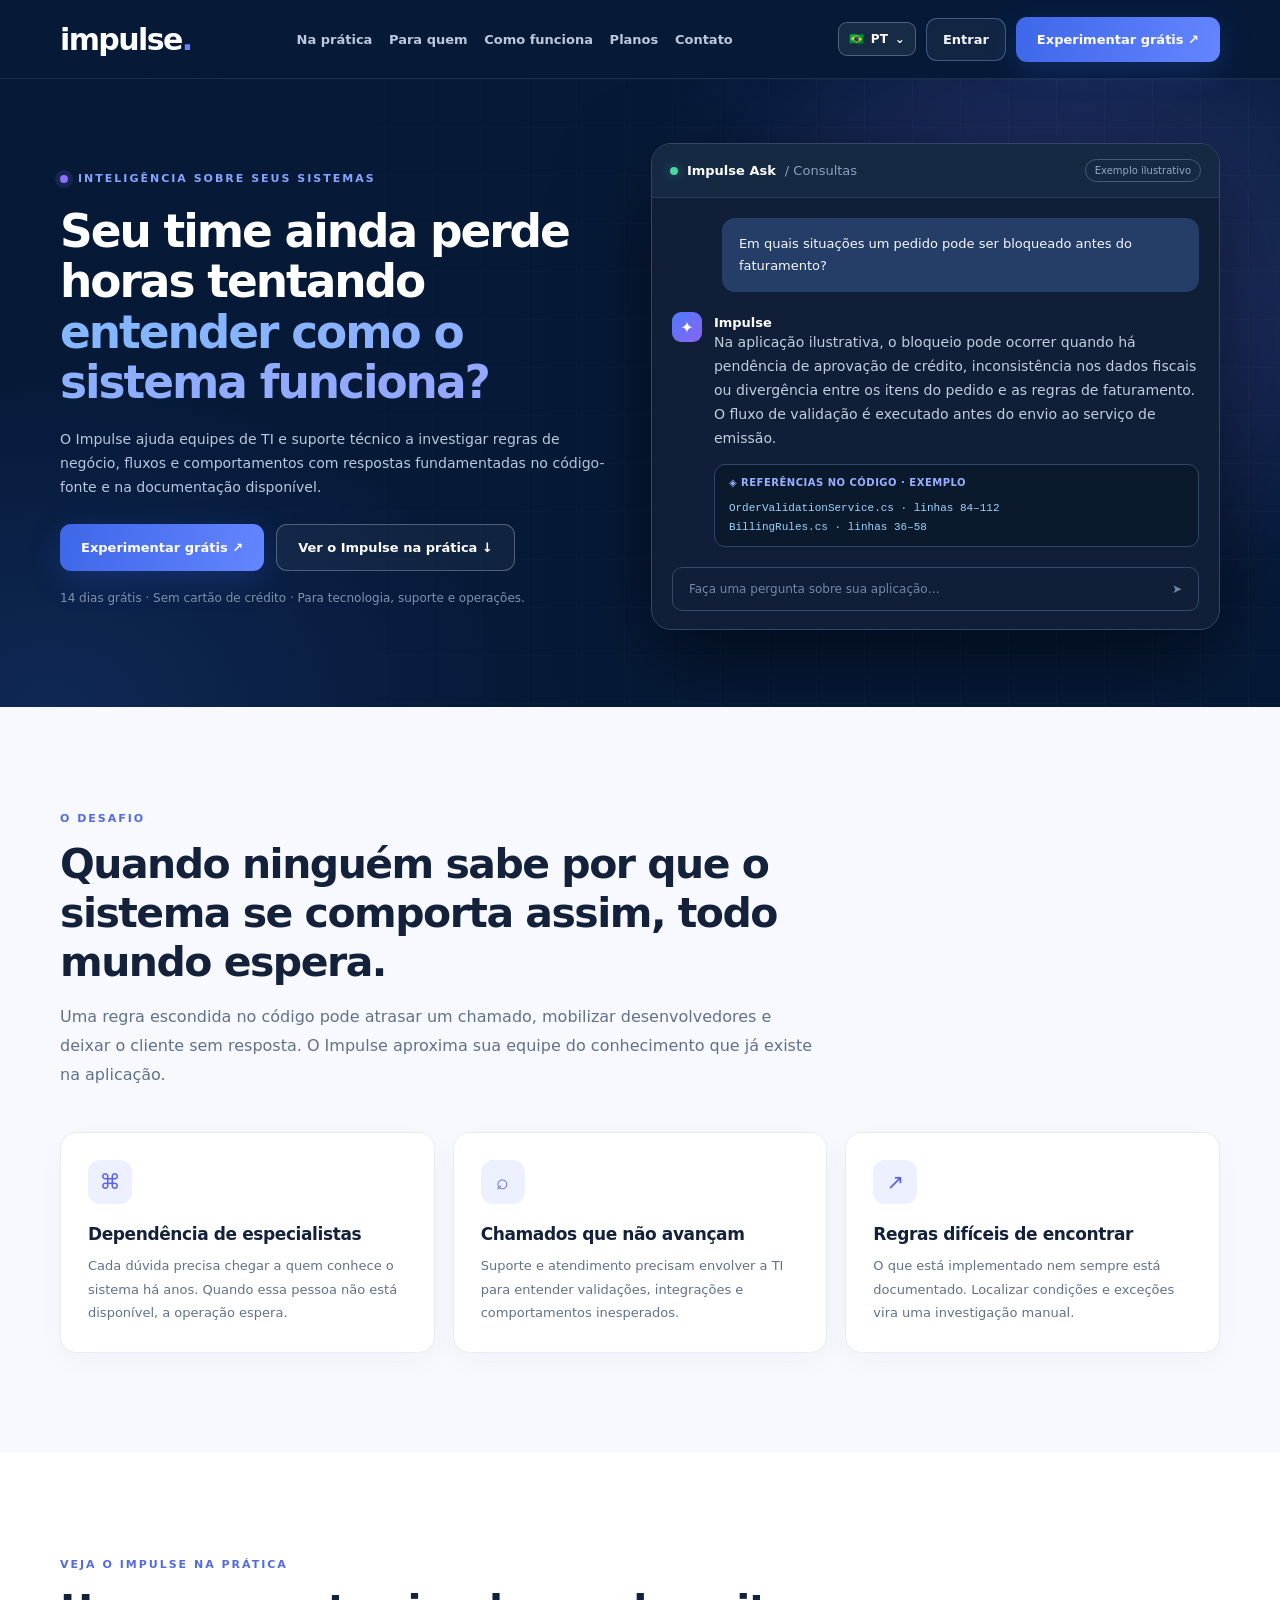
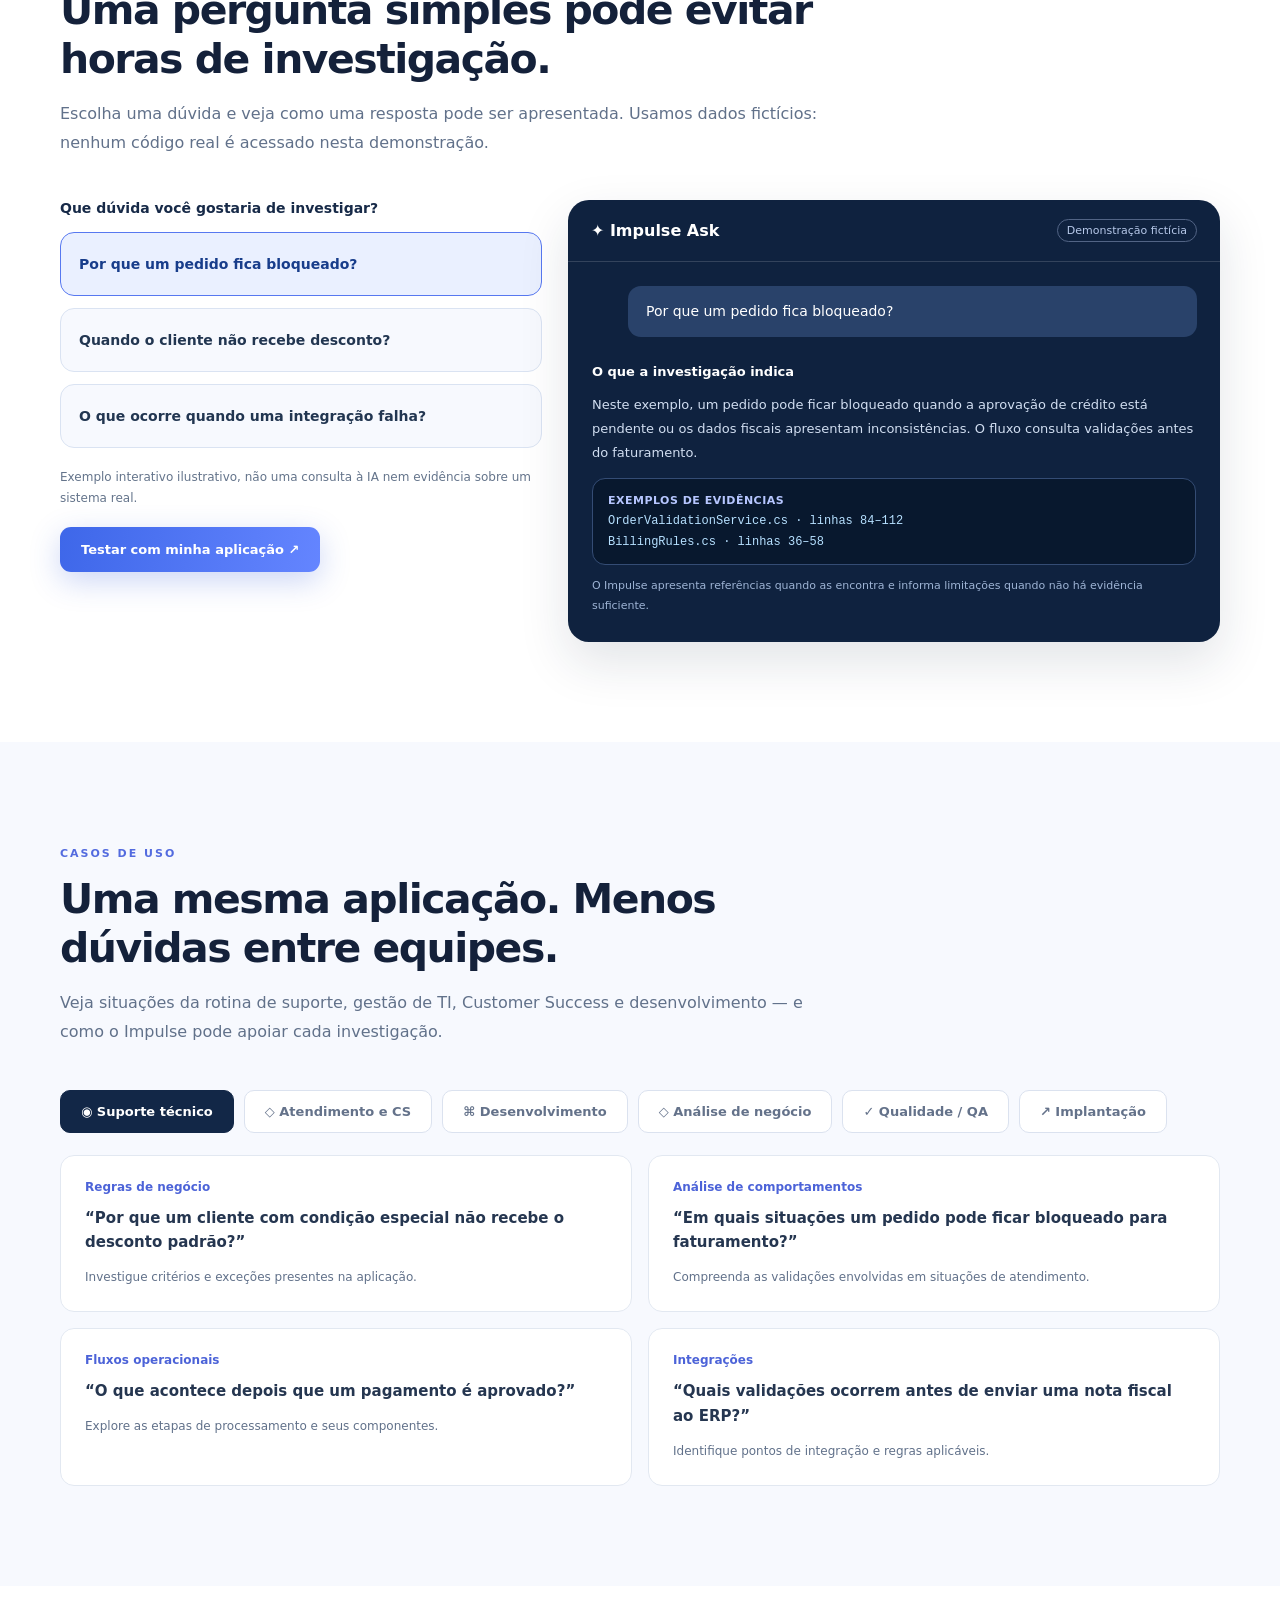
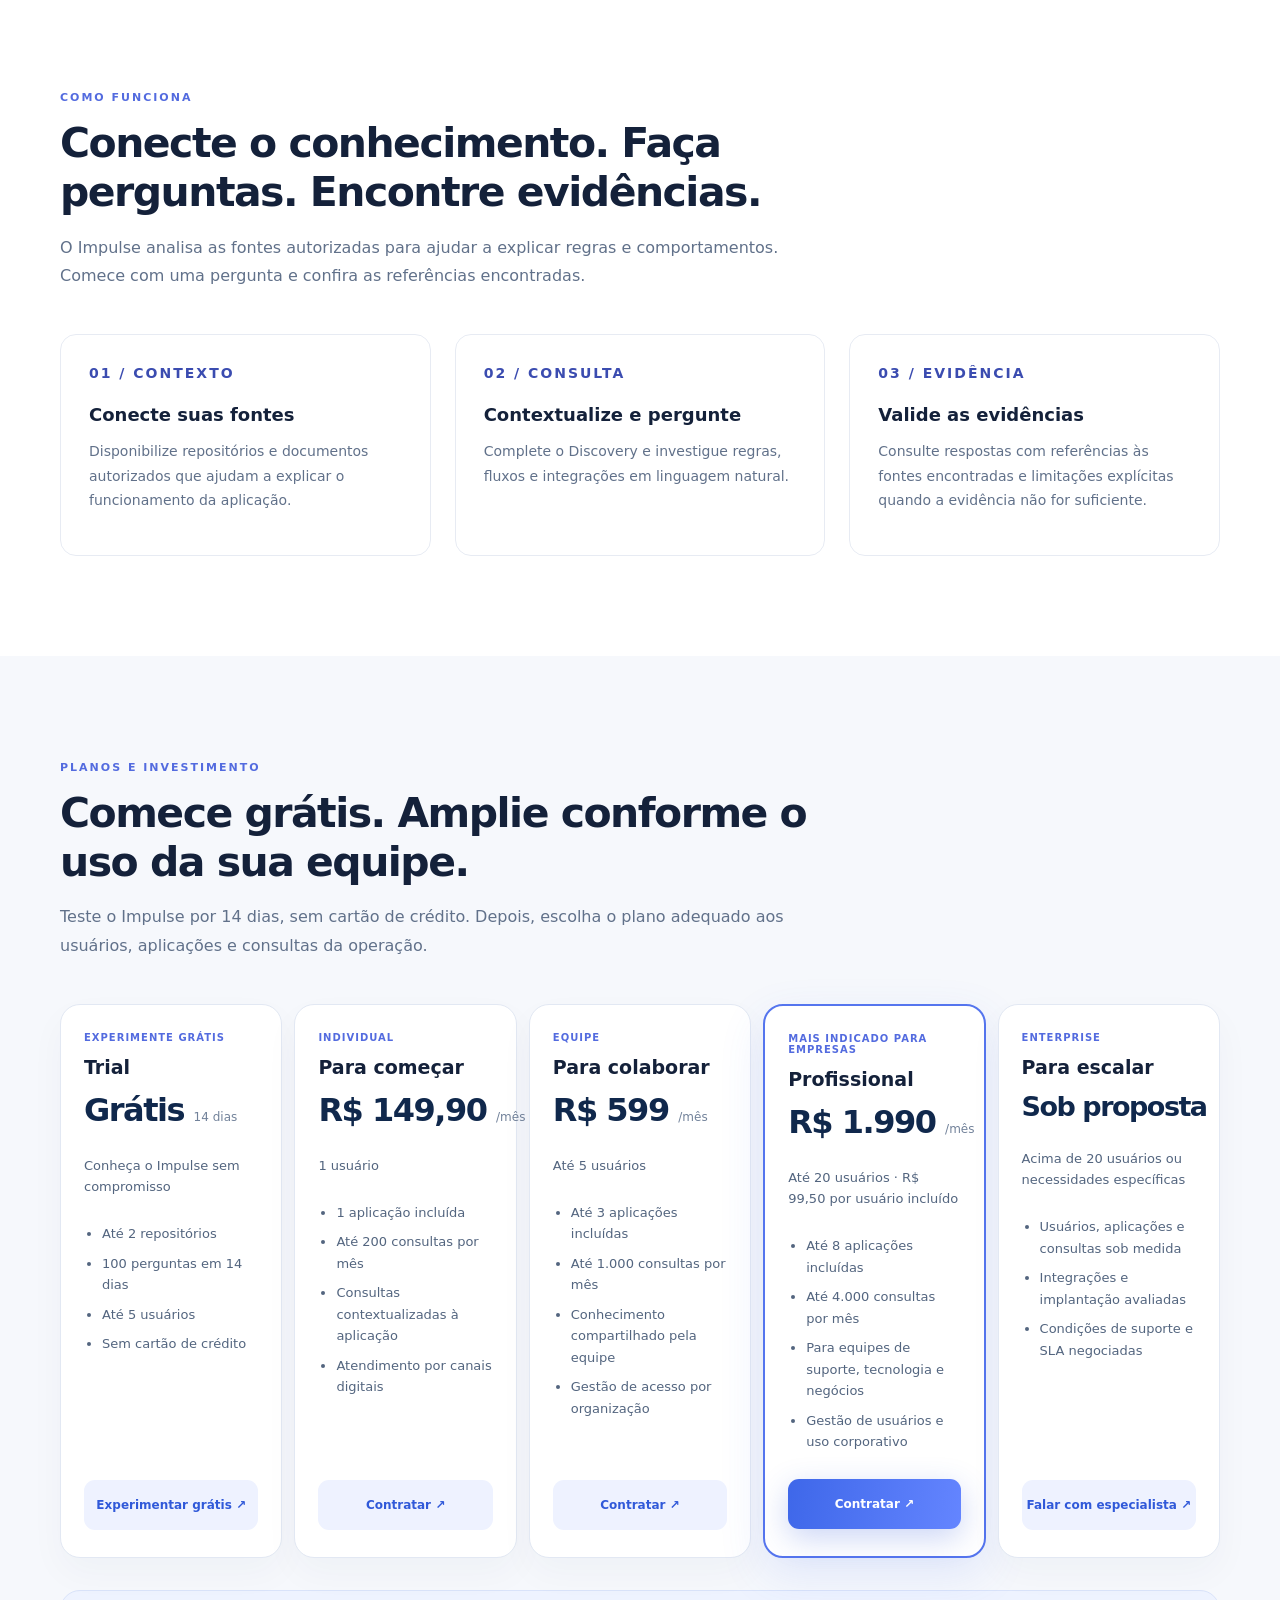
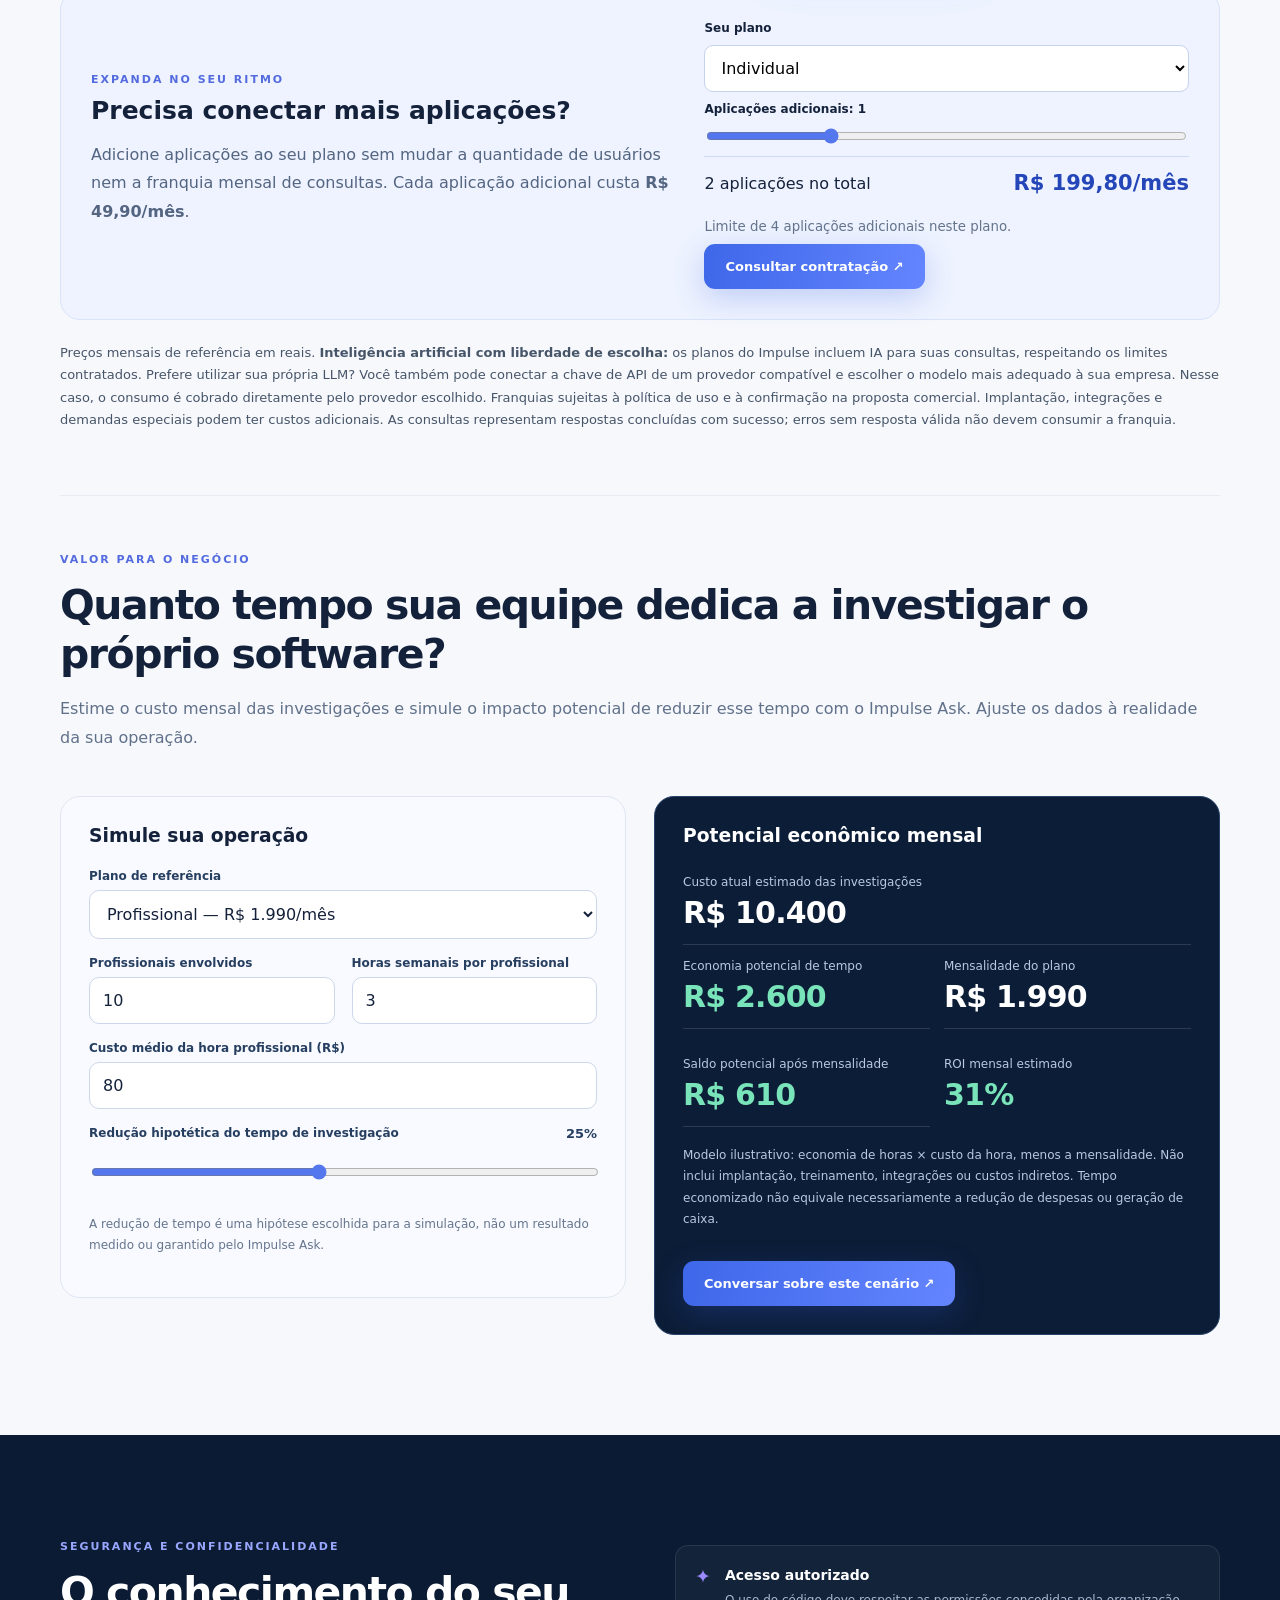
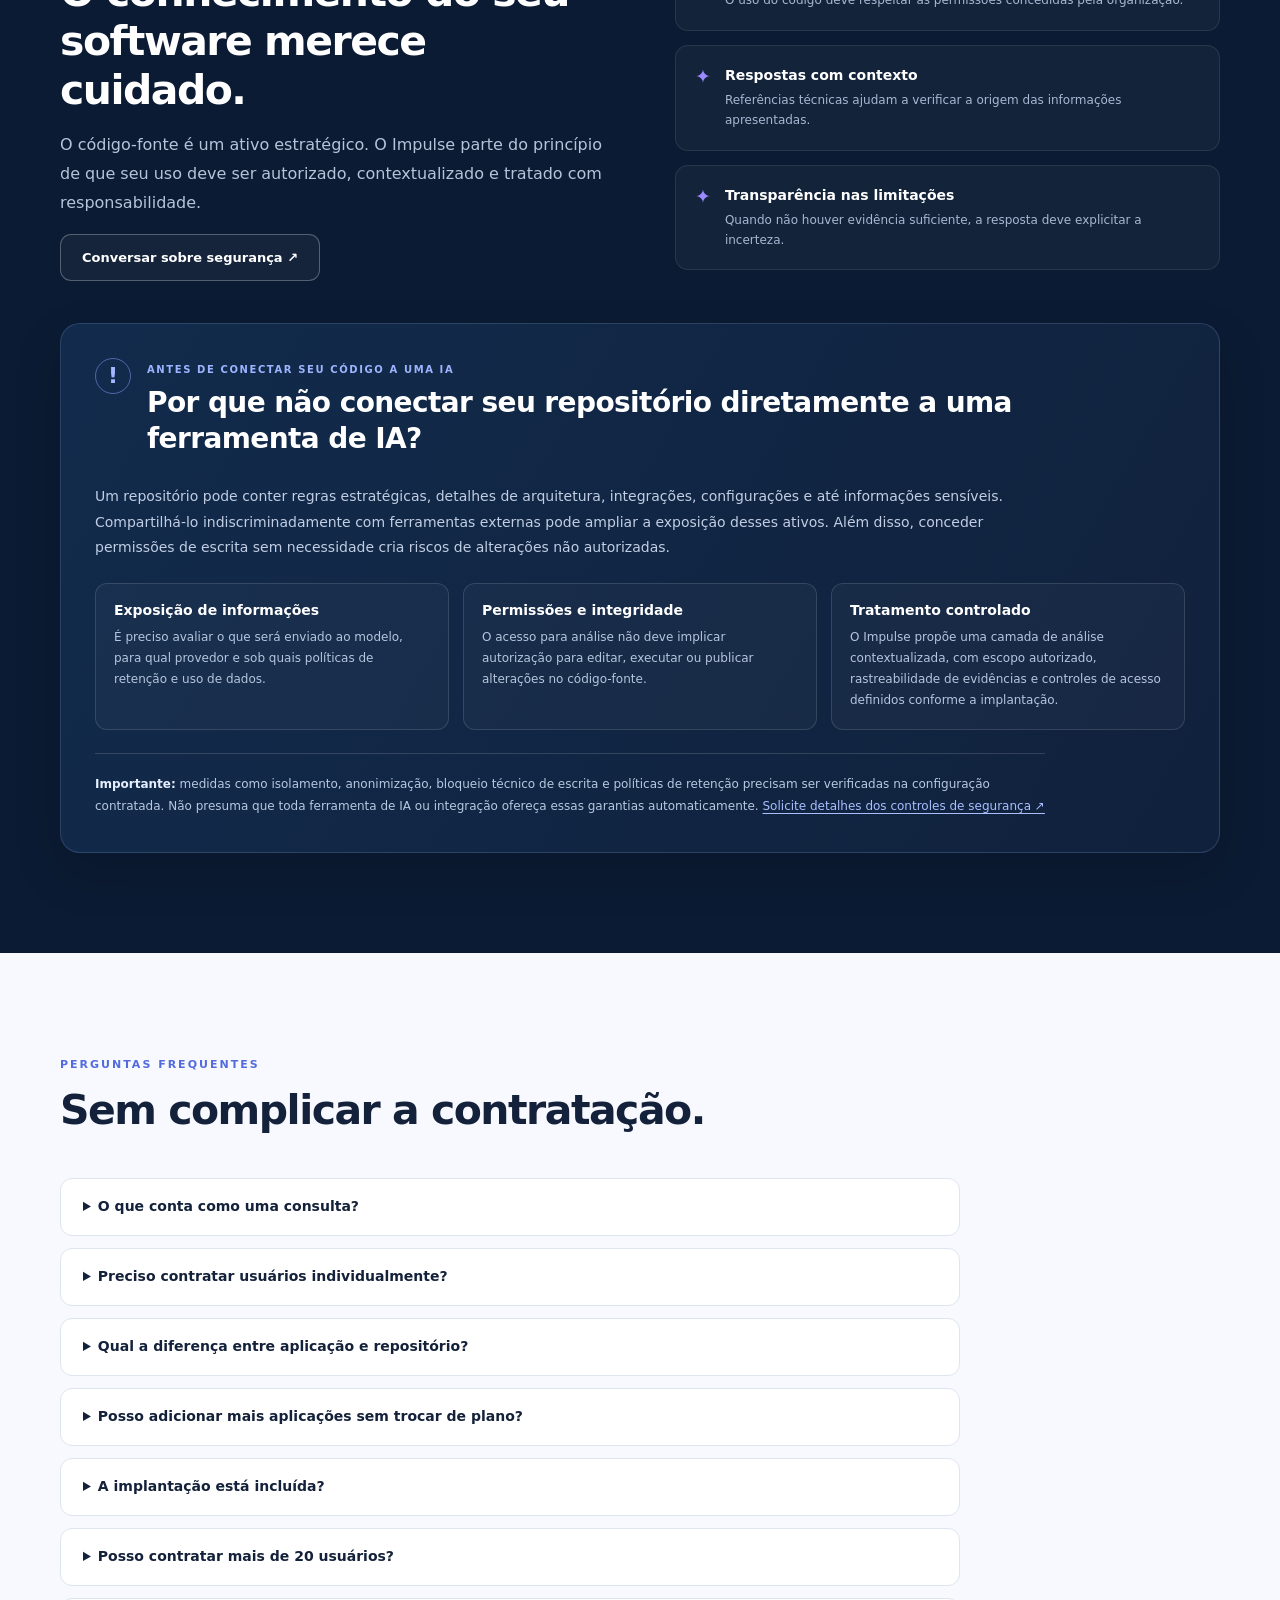
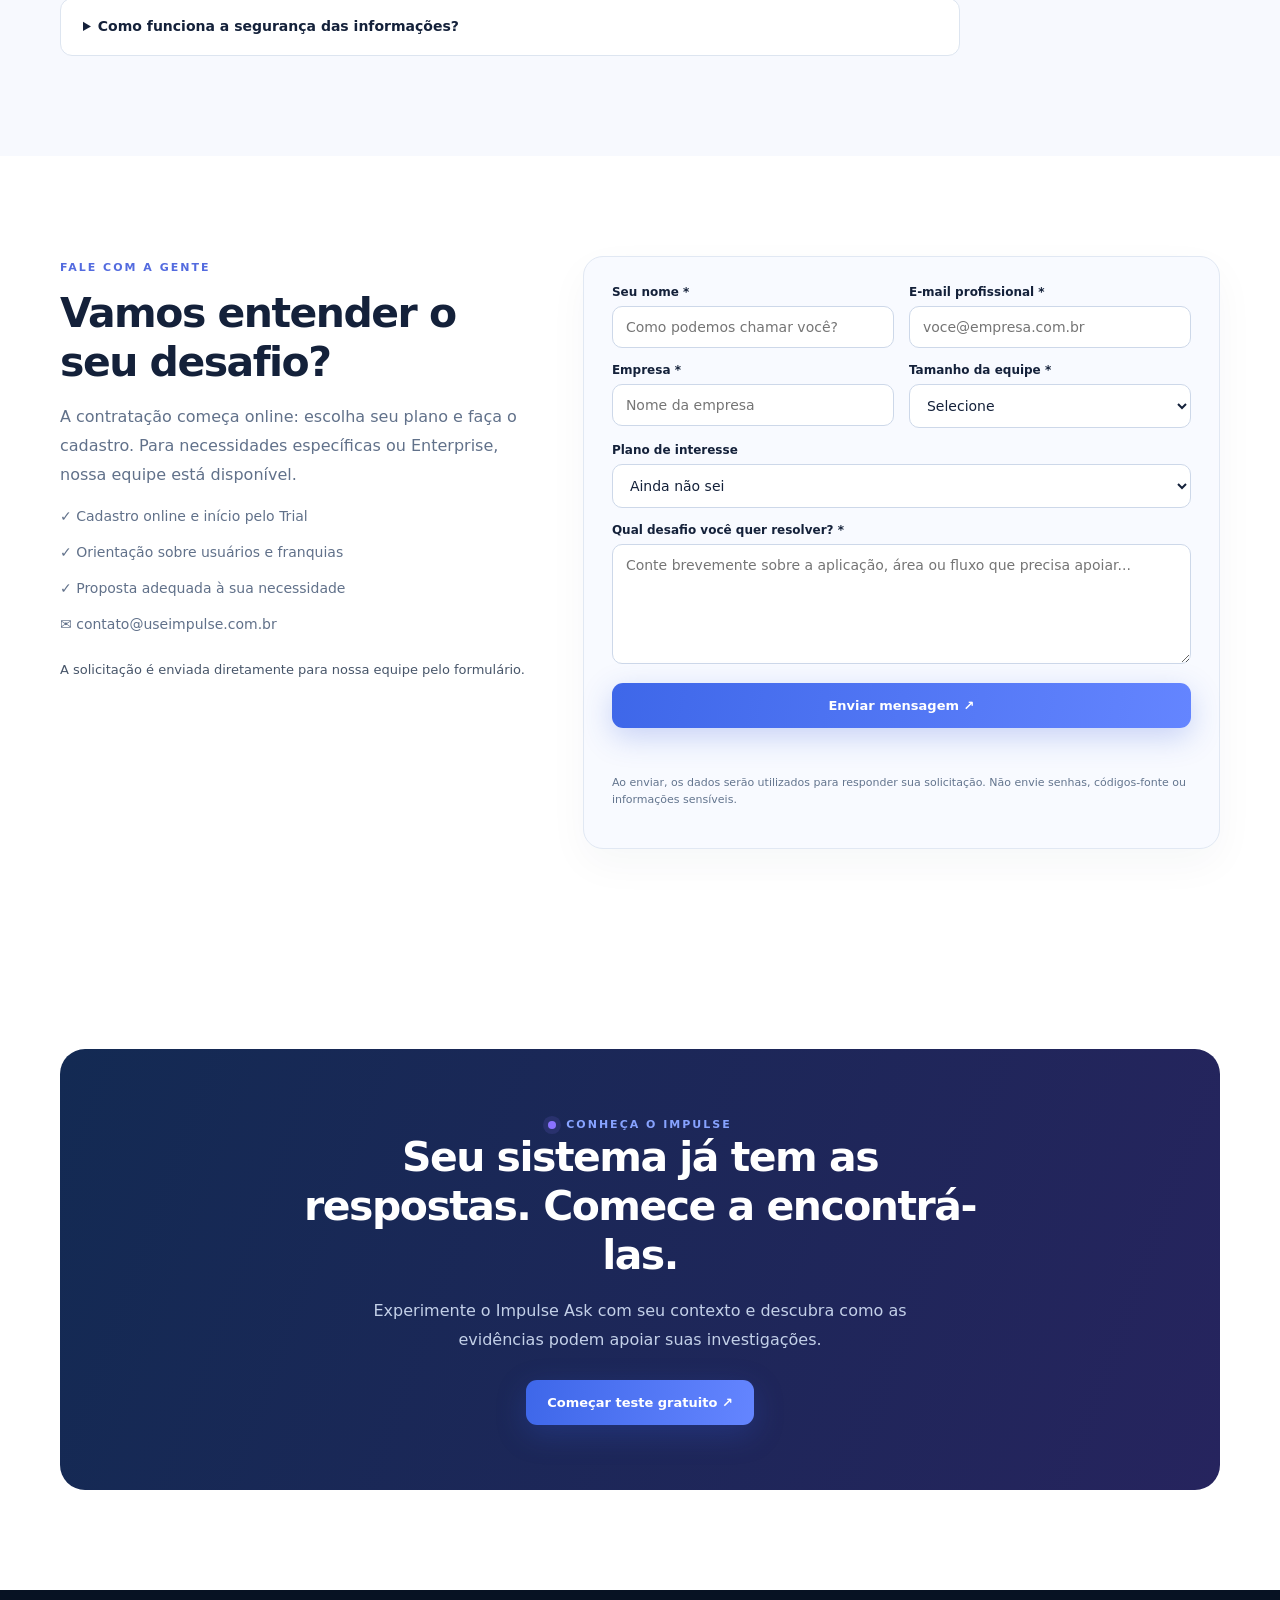
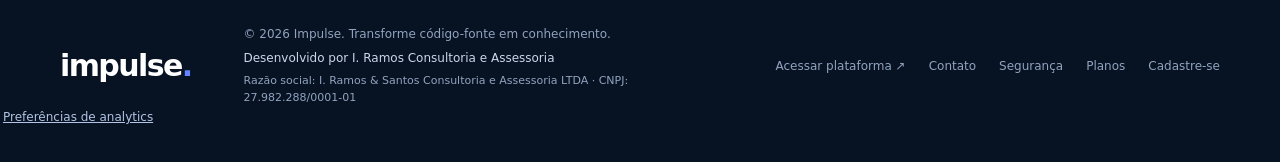
==== commit ddd2070e: "feat(analytics): consent UI and conversion hooks without exposing customer data" ====
--- a/index.html
+++ b/index.html
@@ -151,6 +151,9 @@
 
 /* Commercial self-service preview; keeps the existing palette */
 .demo-section{background:#fff;scroll-margin-top:90px}.demo-layout{display:grid;grid-template-columns:minmax(250px,.85fr) minmax(0,1.15fr);gap:26px;align-items:stretch}.demo-choices{display:flex;flex-direction:column;gap:12px}.demo-label{font-size:14px;font-weight:750;color:#172a48;margin:0 0 4px}.demo-choice{font:inherit;font-weight:700;font-size:14px;line-height:1.5;min-height:64px;padding:15px 18px;text-align:left;background:#f7f9fe;color:#223651;border:1px solid #dae3f2;border-radius:14px;transition:background .2s,border-color .2s}.demo-choice:hover{border-color:#587dff}.demo-choice:focus-visible{outline:3px solid #6687ff;outline-offset:2px}.demo-choice.selected{background:#eaf0ff;border-color:#5778f0;color:#183d8b}.demo-disclaimer{color:#64748b;font-size:12px;line-height:1.7;margin:7px 0}.demo-choices .btn{align-self:flex-start}.demo-answer{background:#0f223f;color:#fff;border-radius:21px;overflow:hidden;box-shadow:0 20px 50px #172a4320;min-width:0}.demo-answer-header{padding:19px 23px;border-bottom:1px solid #ffffff26;display:flex;align-items:center;justify-content:space-between;gap:14px;flex-wrap:wrap}.demo-answer-brand{font-weight:800}.demo-answer-badge{font-size:11px;color:#b6c8e9;border:1px solid #526485;border-radius:99px;padding:4px 9px}.demo-answer-question{margin:24px 23px 6px 60px;padding:14px 18px;background:#29426a;border-radius:13px;color:#fff;font-size:14px;line-height:1.6}.demo-answer-content{padding:18px 24px 25px}.demo-answer-content strong{font-size:13px}.demo-answer-content p{font-size:13px;line-height:1.85;color:#d1def1}.demo-evidence{background:#08182e;border:1px solid #344c74;border-radius:13px;padding:15px;display:grid;gap:7px}.demo-evidence span{font-size:11px;font-weight:800;letter-spacing:.5px;text-transform:uppercase;color:#b6c6ff}.demo-evidence code{color:#b6e0ff;font-size:12px;overflow-wrap:anywhere}.demo-answer-content .demo-limit{font-size:11px;color:#9eb4d5;margin-bottom:0}@media(max-width:800px){.demo-layout{grid-template-columns:1fr}}@media(max-width:520px){.demo-answer-question{margin-left:18px}.demo-answer-header,.demo-answer-content{padding-left:18px;padding-right:18px}.hero h1{font-size:clamp(31px,8vw,46px)}}
+
+/* Analytics consent banner */
+.privacy-toggle{border:0;background:none;text-decoration:underline;color:#b2c4e3;font:inherit;font-size:12px;padding:3px;cursor:pointer}.consent-banner[hidden]{display:none!important}.consent-banner{position:fixed;bottom:18px;left:18px;right:18px;z-index:100;background:white;box-shadow:0 18px 75px #07122355;border:1px solid #cad7eb;border-radius:16px;padding:18px 21px;display:flex;align-items:center;justify-content:space-between;gap:20px;max-width:1000px;margin:auto}.consent-banner strong{display:block;font-size:15px}.consent-banner p{font-size:12px;line-height:1.65;color:#54657e;margin:7px 0 0}.consent-actions{display:flex;gap:10px;flex-wrap:wrap;flex-shrink:0}.consent-actions button{font:inherit;font-weight:700;font-size:12px;border-radius:10px;border:1px solid #acbad3;padding:11px 15px;background:white;color:#162847;cursor:pointer}.consent-actions .consent-accept{background:#2359d6;border-color:#2359d6;color:white}.consent-actions button:focus-visible{outline:3px solid #6085ff;outline-offset:2px}@media(max-width:800px){.consent-banner{flex-direction:column;align-items:flex-start}.consent-actions{width:100%}.consent-actions button{flex:1}}@media(max-width:520px){.consent-banner{left:10px;right:10px;bottom:10px;padding:14px}}
 </style>
 <script src="https://challenges.cloudflare.com/turnstile/v0/api.js" async defer></script></head>
 <body>
@@ -182,7 +185,9 @@
 <section class="section faq" id="perguntas"><div class="wrap"><div class="section-head"><span class="kicker">PERGUNTAS FREQUENTES</span><h2>Sem complicar a contratação.</h2></div><div class="faq-list"><details><summary>O que conta como uma consulta?</summary><p>Uma pergunta processada que gere resposta válida. Falhas técnicas sem resposta válida não devem consumir a franquia, conforme as regras do serviço.</p></details><details><summary>Preciso contratar usuários individualmente?</summary><p>Não. Os planos Equipe e Profissional contemplam até 5 e 20 usuários, respectivamente. O Individual contempla uma pessoa.</p></details><details><summary>Qual a diferença entre aplicação e repositório?</summary><p>Uma aplicação representa um sistema ou produto conectado ao Impulse Ask e pode reunir repositórios relacionados, como frontend e backend. A quantidade, o tamanho e as condições de indexação dos repositórios estão sujeitos a limites técnicos e à validação na contratação.</p></details><details><summary>Posso adicionar mais aplicações sem trocar de plano?</summary><p>Sim. Aplicações adicionais custam R$ 49,90 por aplicação/mês, mantendo a franquia de usuários e consultas do plano: até 4 adicionais no Individual, 7 no Equipe e 12 no Profissional. Necessidades maiores são avaliadas no Enterprise.</p></details><details><summary>A implantação está incluída?</summary><p>O esforço de configuração, organização de informações e integrações é avaliado conforme o projeto. Eventuais custos de implantação serão apresentados antes da contratação.</p></details><details><summary>Posso contratar mais de 20 usuários?</summary><p>Sim. Nossa modalidade Enterprise é dimensionada conforme a quantidade de usuários, consultas, integrações e requisitos de atendimento.</p></details><details><summary>Como funciona a segurança das informações?</summary><p>As condições de acesso, tratamento dos dados, integrações e confidencialidade são alinhadas no processo de contratação. A solução deve trabalhar apenas com conteúdos autorizados pela organização.</p></details></div></div></section>
 <section class="section contact" id="contato"><div class="wrap contact-grid"><div><span class="kicker">FALE COM A GENTE</span><h2>Vamos entender o seu desafio?</h2><p class="section-lead">A contratação começa online: escolha seu plano e faça o cadastro. Para necessidades específicas ou Enterprise, nossa equipe está disponível.</p><div class="contact-points"><span>✓ Cadastro online e início pelo Trial</span><span>✓ Orientação sobre usuários e franquias</span><span>✓ Proposta adequada à sua necessidade</span><span>✉ contato@useimpulse.com.br</span></div><p class="pricing-note">A solicitação é enviada diretamente para nossa equipe pelo formulário.</p></div><form class="contact-card" id="lead-form"><div class="visually-hidden" aria-hidden="true"><label for="lead-website">Website</label><input id="lead-website" name="website" type="text" tabindex="-1" autocomplete="off"></div><div class="form-grid"><div class="form-row"><label for="lead-name">Seu nome *</label><input id="lead-name" name="name" required maxlength="100" autocomplete="name" placeholder="Como podemos chamar você?"></div><div class="form-row"><label for="lead-email">E-mail profissional *</label><input id="lead-email" name="email" type="email" required maxlength="160" autocomplete="email" placeholder="voce@empresa.com.br"></div></div><div class="form-grid"><div class="form-row"><label for="lead-company">Empresa *</label><input id="lead-company" name="company" required maxlength="120" autocomplete="organization" placeholder="Nome da empresa"></div><div class="form-row"><label for="lead-size">Tamanho da equipe *</label><select id="lead-size" name="size" required><option value="">Selecione</option><option>1 pessoa</option><option>2 a 5 pessoas</option><option>6 a 20 pessoas</option><option>21 a 50 pessoas</option><option>Mais de 50 pessoas</option></select></div></div><div class="form-row"><label for="lead-plan">Plano de interesse</label><select id="lead-plan" name="plan"><option>Ainda não sei</option><option>Individual</option><option>Equipe</option><option>Profissional</option><option>Enterprise</option></select></div><div class="form-row"><label for="lead-message">Qual desafio você quer resolver? *</label><textarea id="lead-message" name="message" required maxlength="1500" placeholder="Conte brevemente sobre a aplicação, área ou fluxo que precisa apoiar..."></textarea></div><div class="cf-turnstile" data-sitekey="0x4AAAAAAFnIl7HRFYub9vyC" data-action="contact"></div><button class="btn primary" type="submit" style="width:100%">Enviar mensagem ↗</button><p id="lead-status" role="status" aria-live="polite"></p><p class="form-help">Ao enviar, os dados serão utilizados para responder sua solicitação. Não envie senhas, códigos-fonte ou informações sensíveis.</p></form></div></section>
 <section class="section"><div class="wrap"><div class="final-cta"><span class="eyebrow">CONHEÇA O IMPULSE</span><h2>Seu sistema já tem as respostas. Comece a encontrá-las.</h2><p>Experimente o Impulse Ask com seu contexto e descubra como as evidências podem apoiar suas investigações.</p><a class="btn primary" data-track="trial_click" href="https://app.useimpulse.com.br/trial?plan=trial">Começar teste gratuito ↗</a></div></div></section></main>
-<footer class="footer"><div class="wrap footer-inner"><a class="brand" href="#inicio"><span class="brand-original-text" aria-label="impulse.">impulse<span class="brand-original-dot">.</span></span></a><div class="footer-company"><span>© <span id="year"></span> Impulse. Transforme código-fonte em conhecimento.</span><span>Desenvolvido por I. Ramos Consultoria e Assessoria</span><span>Razão social: I. Ramos &amp; Santos Consultoria e Assessoria LTDA · CNPJ: 27.982.288/0001-01</span></div><div class="footer-links"><a href="https://app.useimpulse.com.br">Acessar plataforma ↗</a><a href="mailto:contato@useimpulse.com.br">Contato</a><a href="#seguranca">Segurança</a><a href="#planos">Planos</a><a href="https://app.useimpulse.com.br/trial?plan=trial">Cadastre-se</a></div></div></footer>
+<footer class="footer"><div class="wrap footer-inner"><a class="brand" href="#inicio"><span class="brand-original-text" aria-label="impulse.">impulse<span class="brand-original-dot">.</span></span></a><div class="footer-company"><span>© <span id="year"></span> Impulse. Transforme código-fonte em conhecimento.</span><span>Desenvolvido por I. Ramos Consultoria e Assessoria</span><span>Razão social: I. Ramos &amp; Santos Consultoria e Assessoria LTDA · CNPJ: 27.982.288/0001-01</span></div><div class="footer-links"><a href="https://app.useimpulse.com.br">Acessar plataforma ↗</a><a href="mailto:contato@useimpulse.com.br">Contato</a><a href="#seguranca">Segurança</a><a href="#planos">Planos</a><a href="https://app.useimpulse.com.br/trial?plan=trial">Cadastre-se</a></div></div><button type="button" class="privacy-toggle" id="analytics-preferences">Preferências de analytics</button></footer>
+<div class="consent-banner" id="analytics-consent" role="dialog" aria-label="Preferências de analytics" aria-modal="false" hidden><div><strong>Podemos usar cookies de análise?</strong><p>Usamos o Google Analytics para entender visitas e melhorar a experiência. A escolha é opcional e pode ser alterada no rodapé. Não enviamos código-fonte ou conteúdo de conversas.</p></div><div class="consent-actions"><button type="button" id="analytics-reject">Recusar</button><button type="button" class="consent-accept" id="analytics-accept">Aceitar análise</button></div></div>
+<script src="/analytics-config.js" defer></script><script src="/analytics.js" defer></script>
 <script>
 /* Product demonstration with fixed fictional data. It never accesses source code or AI APIs. */
 (function(){const scenarios={pedido:{question:'Por que um pedido fica bloqueado?',answer:'Neste exemplo, um pedido pode ficar bloqueado quando a aprovação de crédito está pendente ou os dados fiscais apresentam inconsistências. O fluxo consulta validações antes do faturamento.',refs:['OrderValidationService.cs · linhas 84–112','BillingRules.cs · linhas 36–58']},desconto:{question:'Quando o cliente não recebe desconto?',answer:'Nesta aplicação fictícia, algumas condições promocionais não podem ser acumuladas. A elegibilidade depende também do tipo de cliente e do período da campanha.',refs:['DiscountPolicy.cs · linhas 42–76','CustomerEligibility.cs · linhas 19–43']},integracao:{question:'O que ocorre quando uma integração falha?',answer:'Neste cenário fictício, a requisição fica registrada para uma nova tentativa. O comportamento verdadeiro depende do código e das configurações da aplicação conectada.',refs:['PaymentGatewayAdapter.cs · linhas 65–101','IntegrationRetryPolicy.cs · linhas 20–47']}};const buttons=document.querySelectorAll('[data-demo]');buttons.forEach(button=>button.addEventListener('click',()=>{const item=scenarios[button.dataset.demo];if(!item)return;document.getElementById('demo-question').textContent=item.question;document.getElementById('demo-response').textContent=item.answer;document.getElementById('demo-evidence-1').textContent=item.refs[0];document.getElementById('demo-evidence-2').textContent=item.refs[1];buttons.forEach(b=>{const active=b===button;b.classList.toggle('selected',active);b.setAttribute('aria-pressed',String(active))});window.ImpulseAnalytics?.track('demo_view',{scenario:button.dataset.demo})}))})();
@@ -199,7 +204,7 @@
  try{
   const response=await fetch('https://app.useimpulse.com.br/api/public/contact',{method:'POST',headers:{'Content-Type':'application/json'},body:JSON.stringify({name:val('lead-name'),email:val('lead-email'),company:val('lead-company'),team:val('lead-size'),plan:val('lead-plan'),message:val('lead-message'),website:val('lead-website'),turnstile:token})});
   if(!response.ok)throw Error('send_failed');
-  status.textContent='Mensagem enviada! Nossa equipe entrará em contato.';status.dataset.state='success';this.reset();window.turnstile?.reset();
+  status.textContent='Mensagem enviada! Nossa equipe entrará em contato.';status.dataset.state='success';window.ImpulseAnalytics?.track('generate_lead',{method:'site_contact'});this.reset();window.turnstile?.reset();
  }catch{status.textContent='Não foi possível enviar sua mensagem. Tente novamente ou escreva para contato@useimpulse.com.br.';status.dataset.state='error';window.turnstile?.reset();}
  finally{button.disabled=false;}
 });
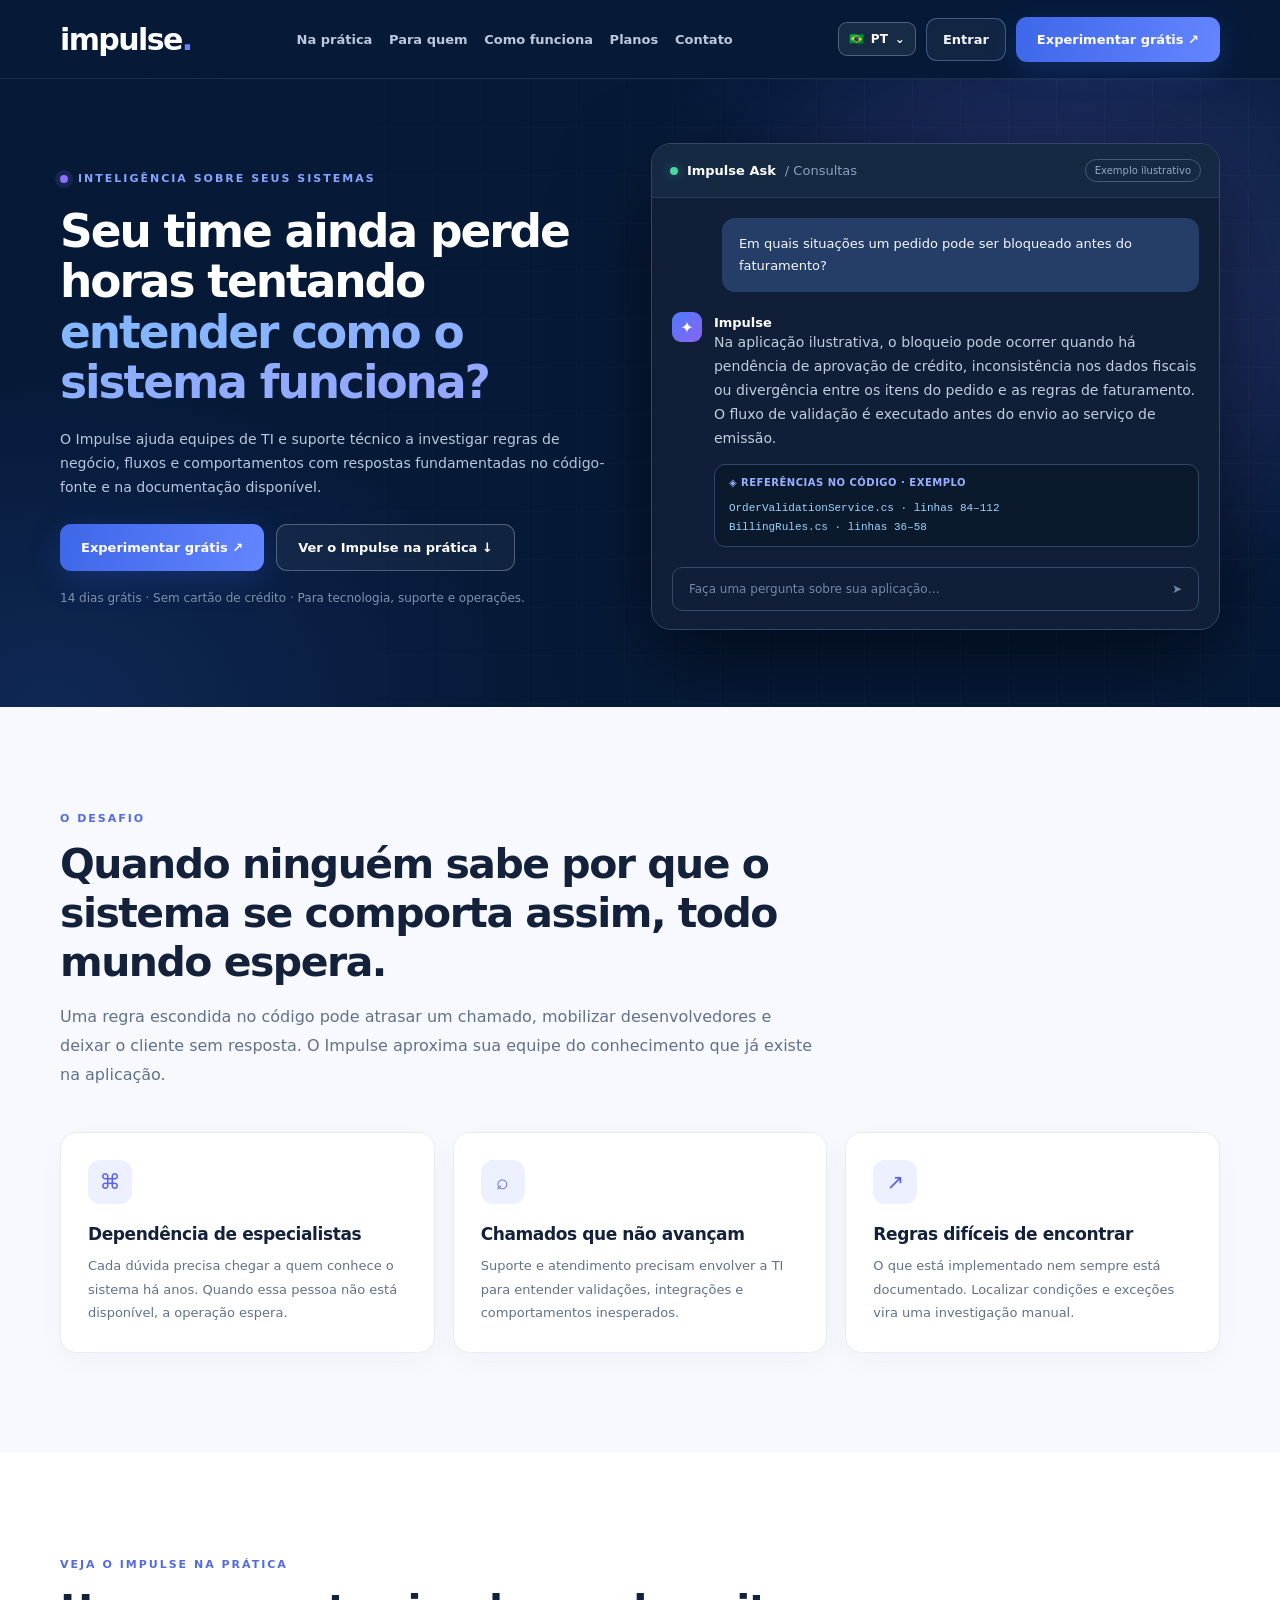
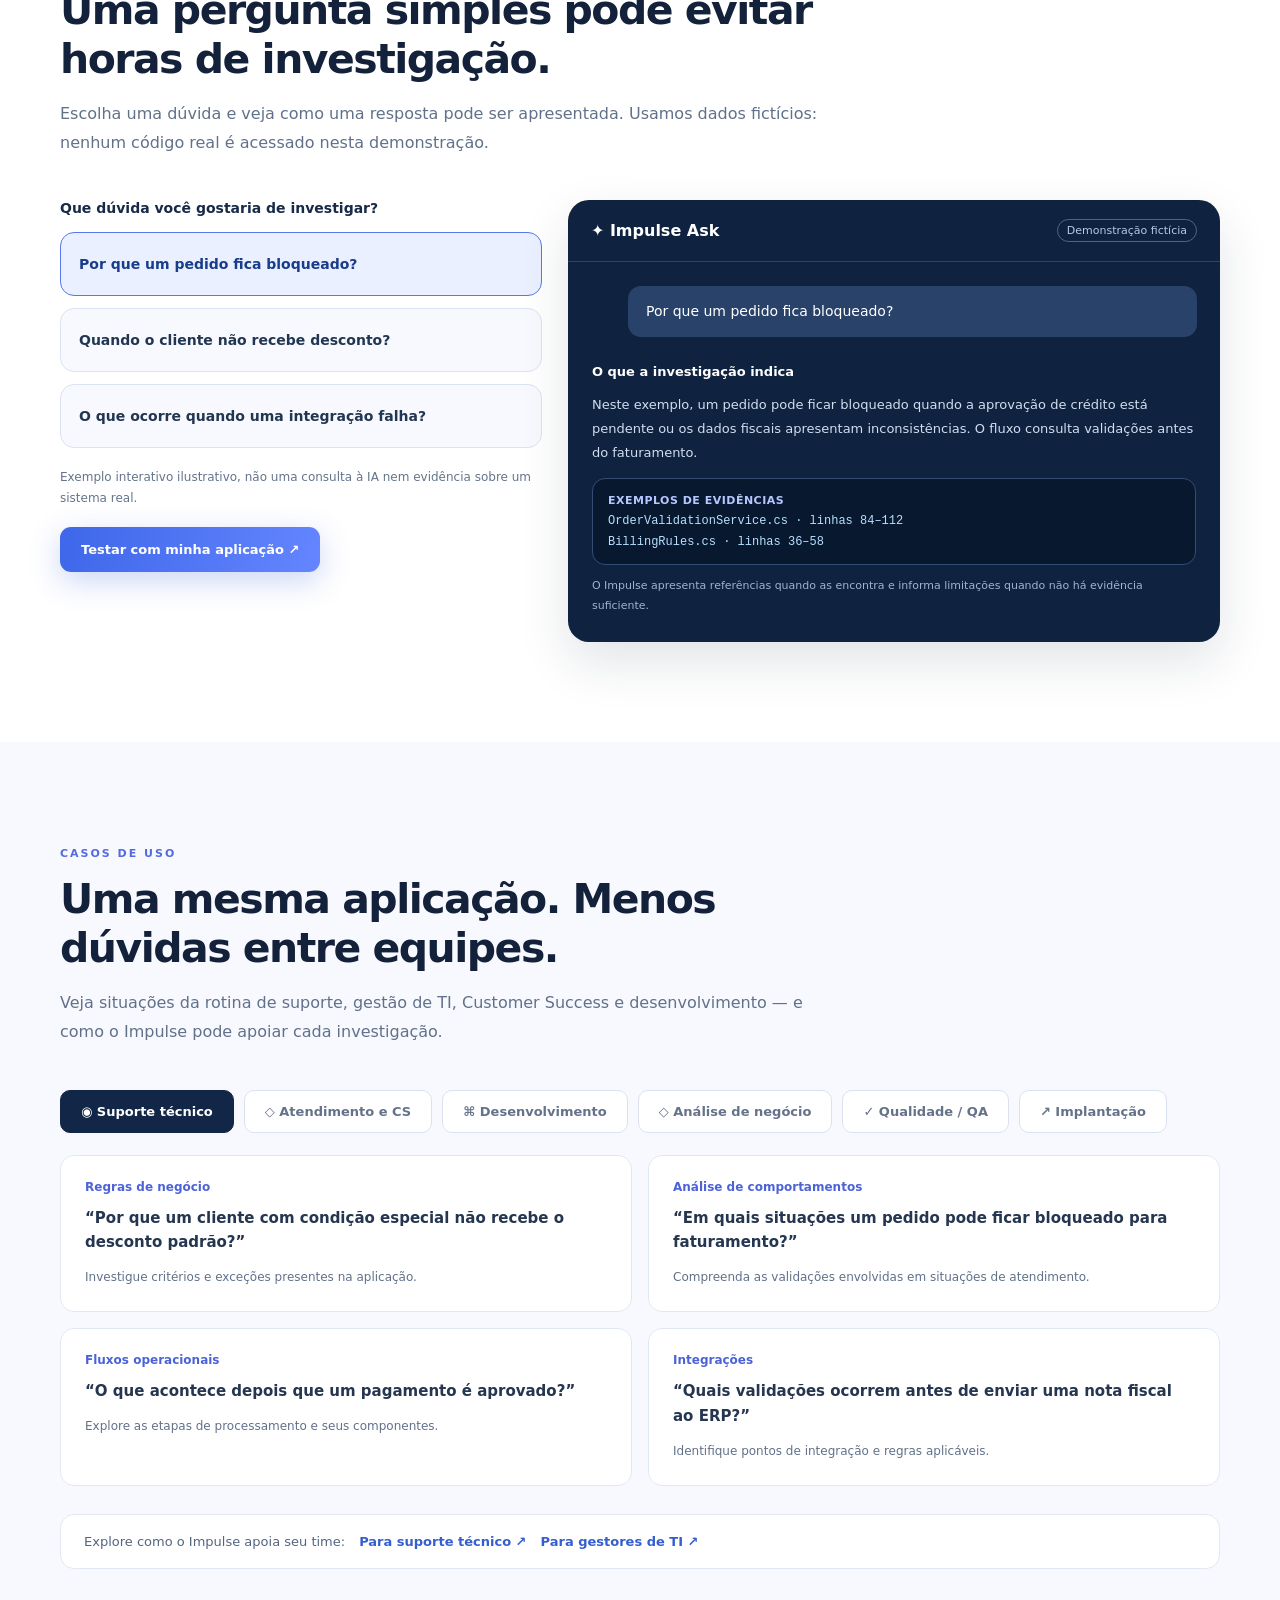
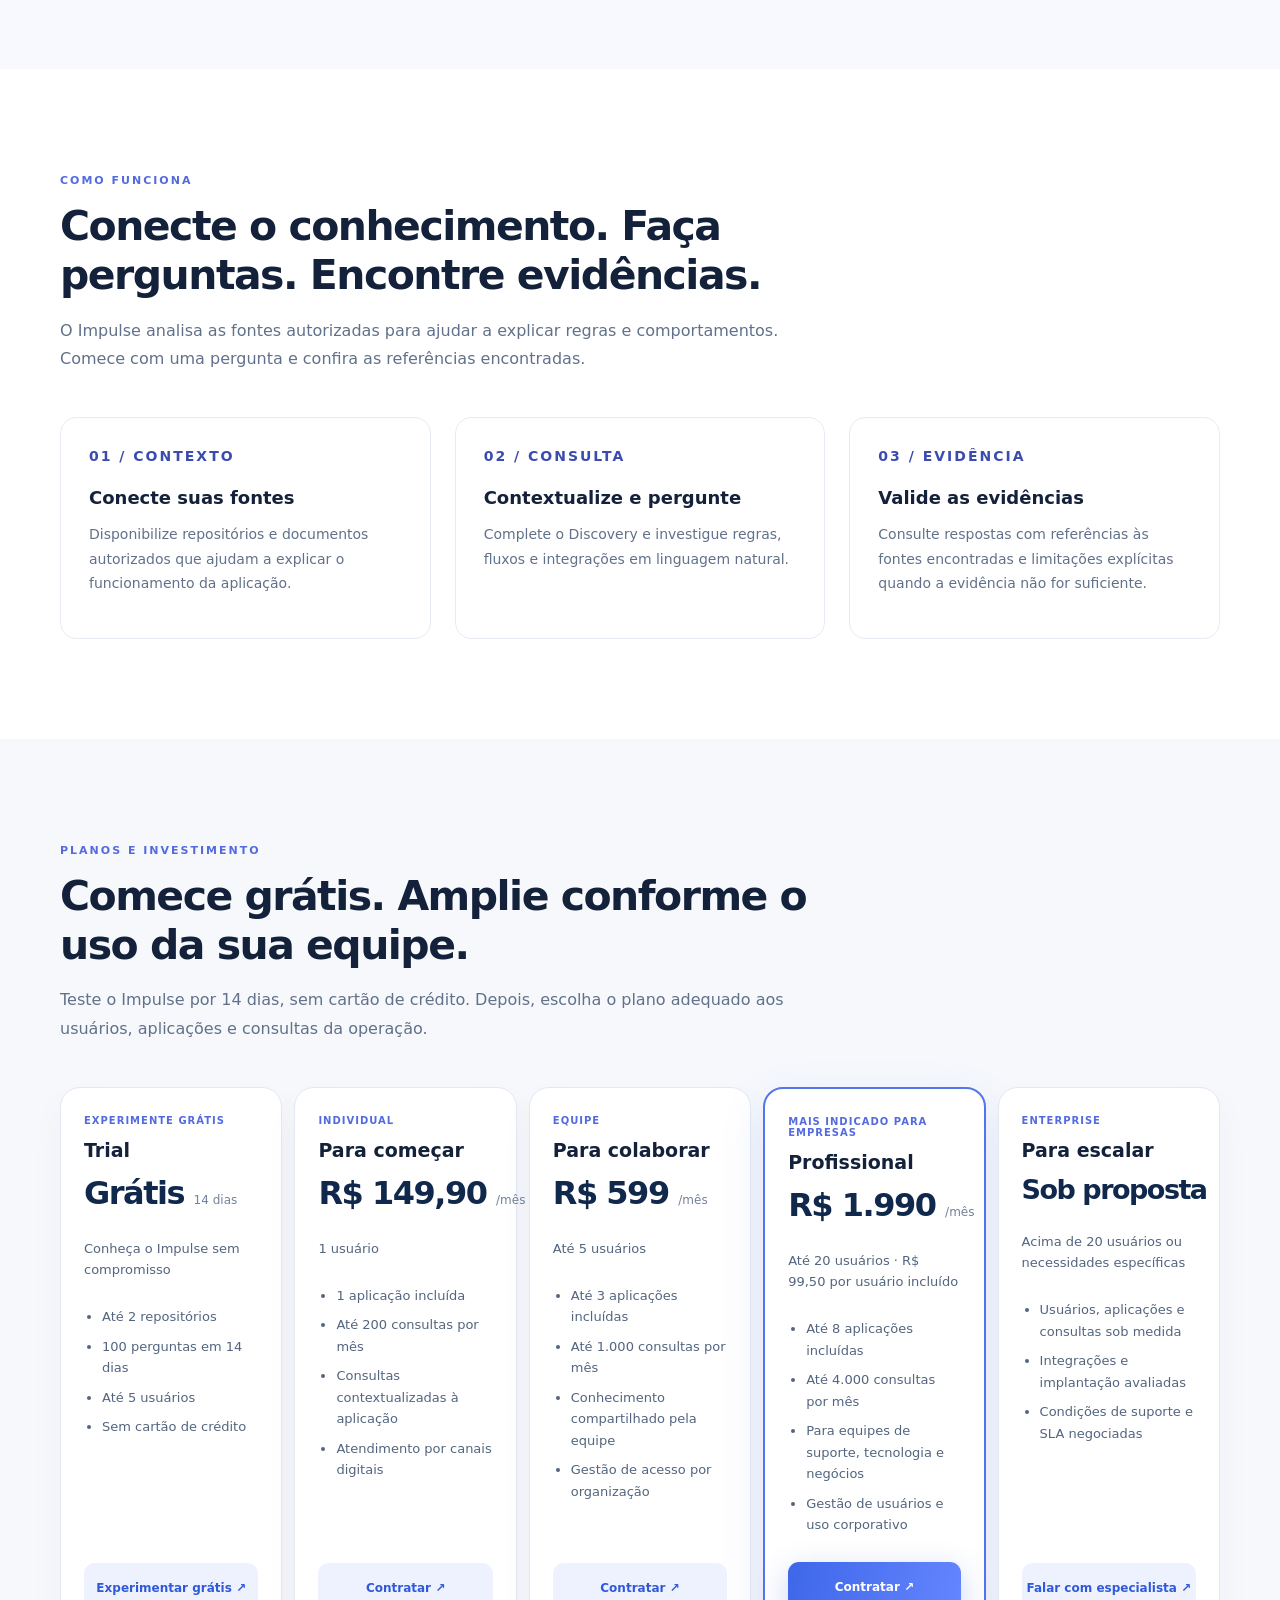
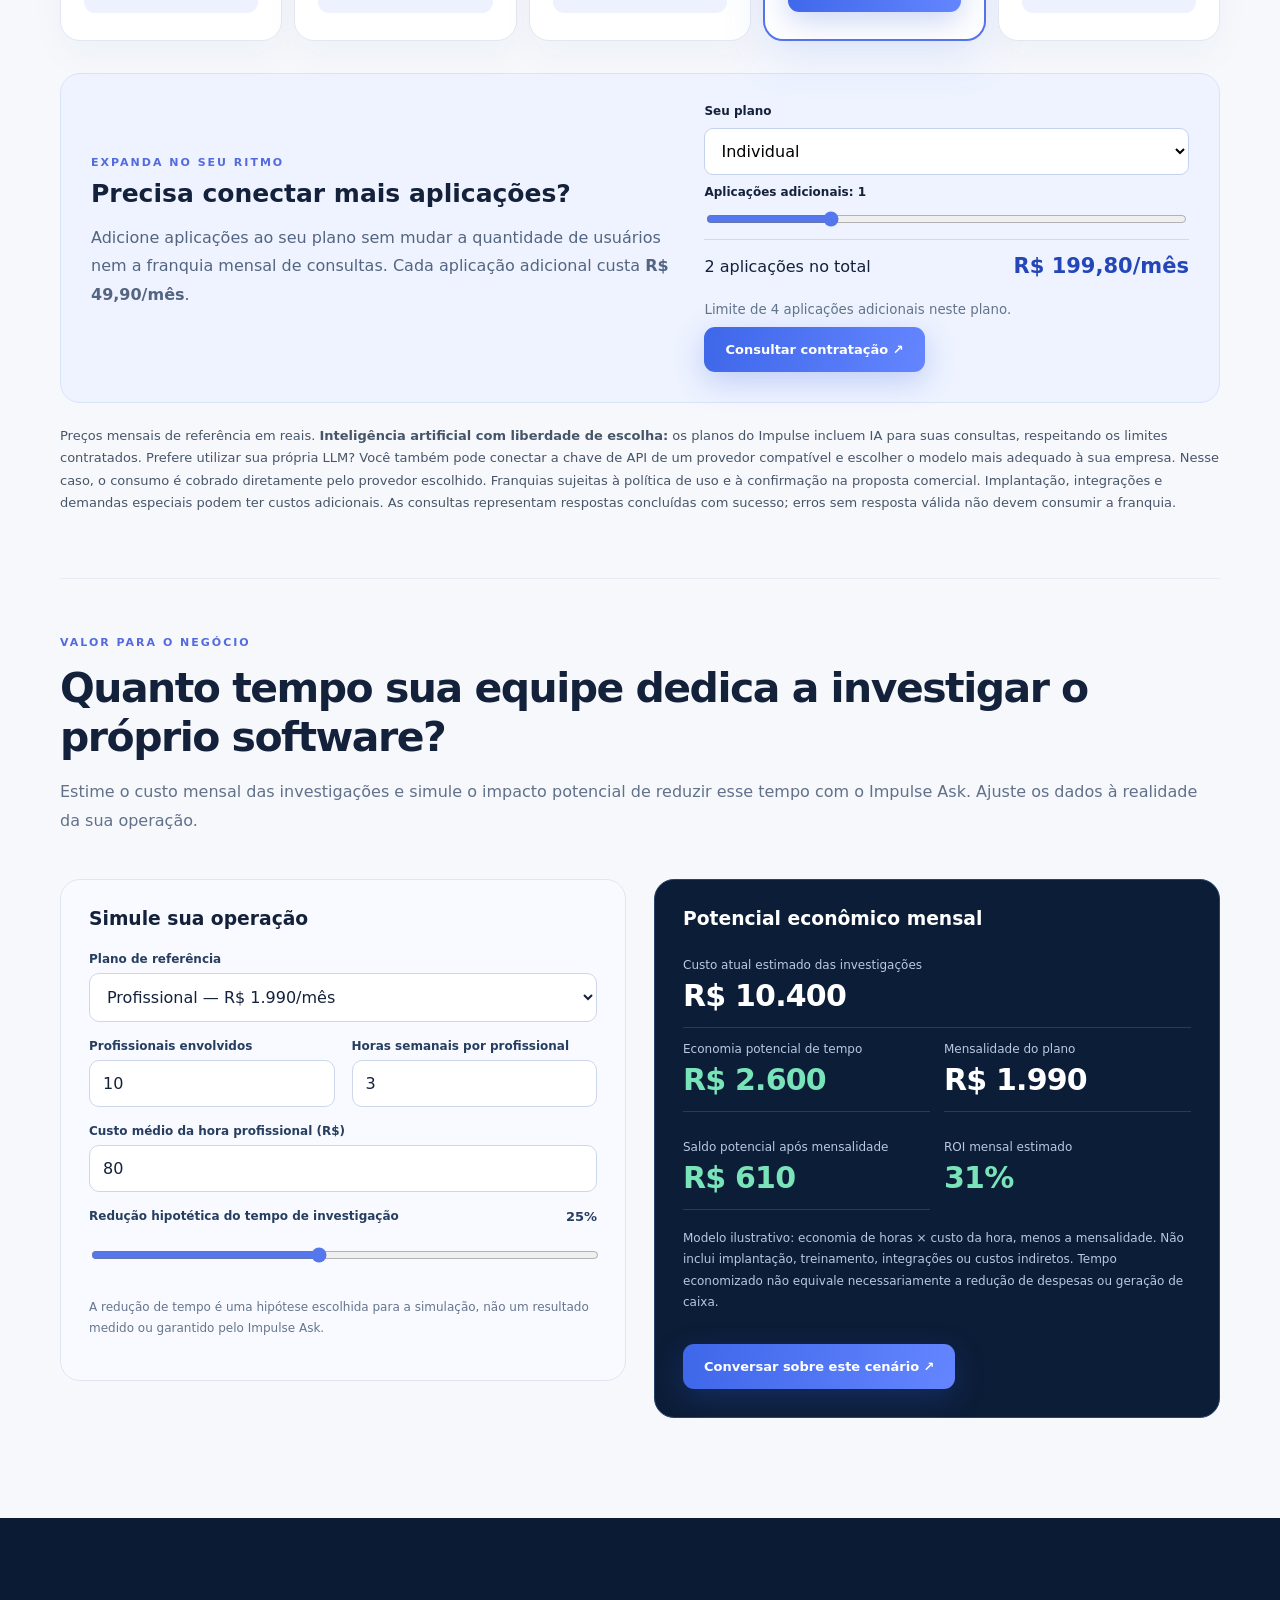
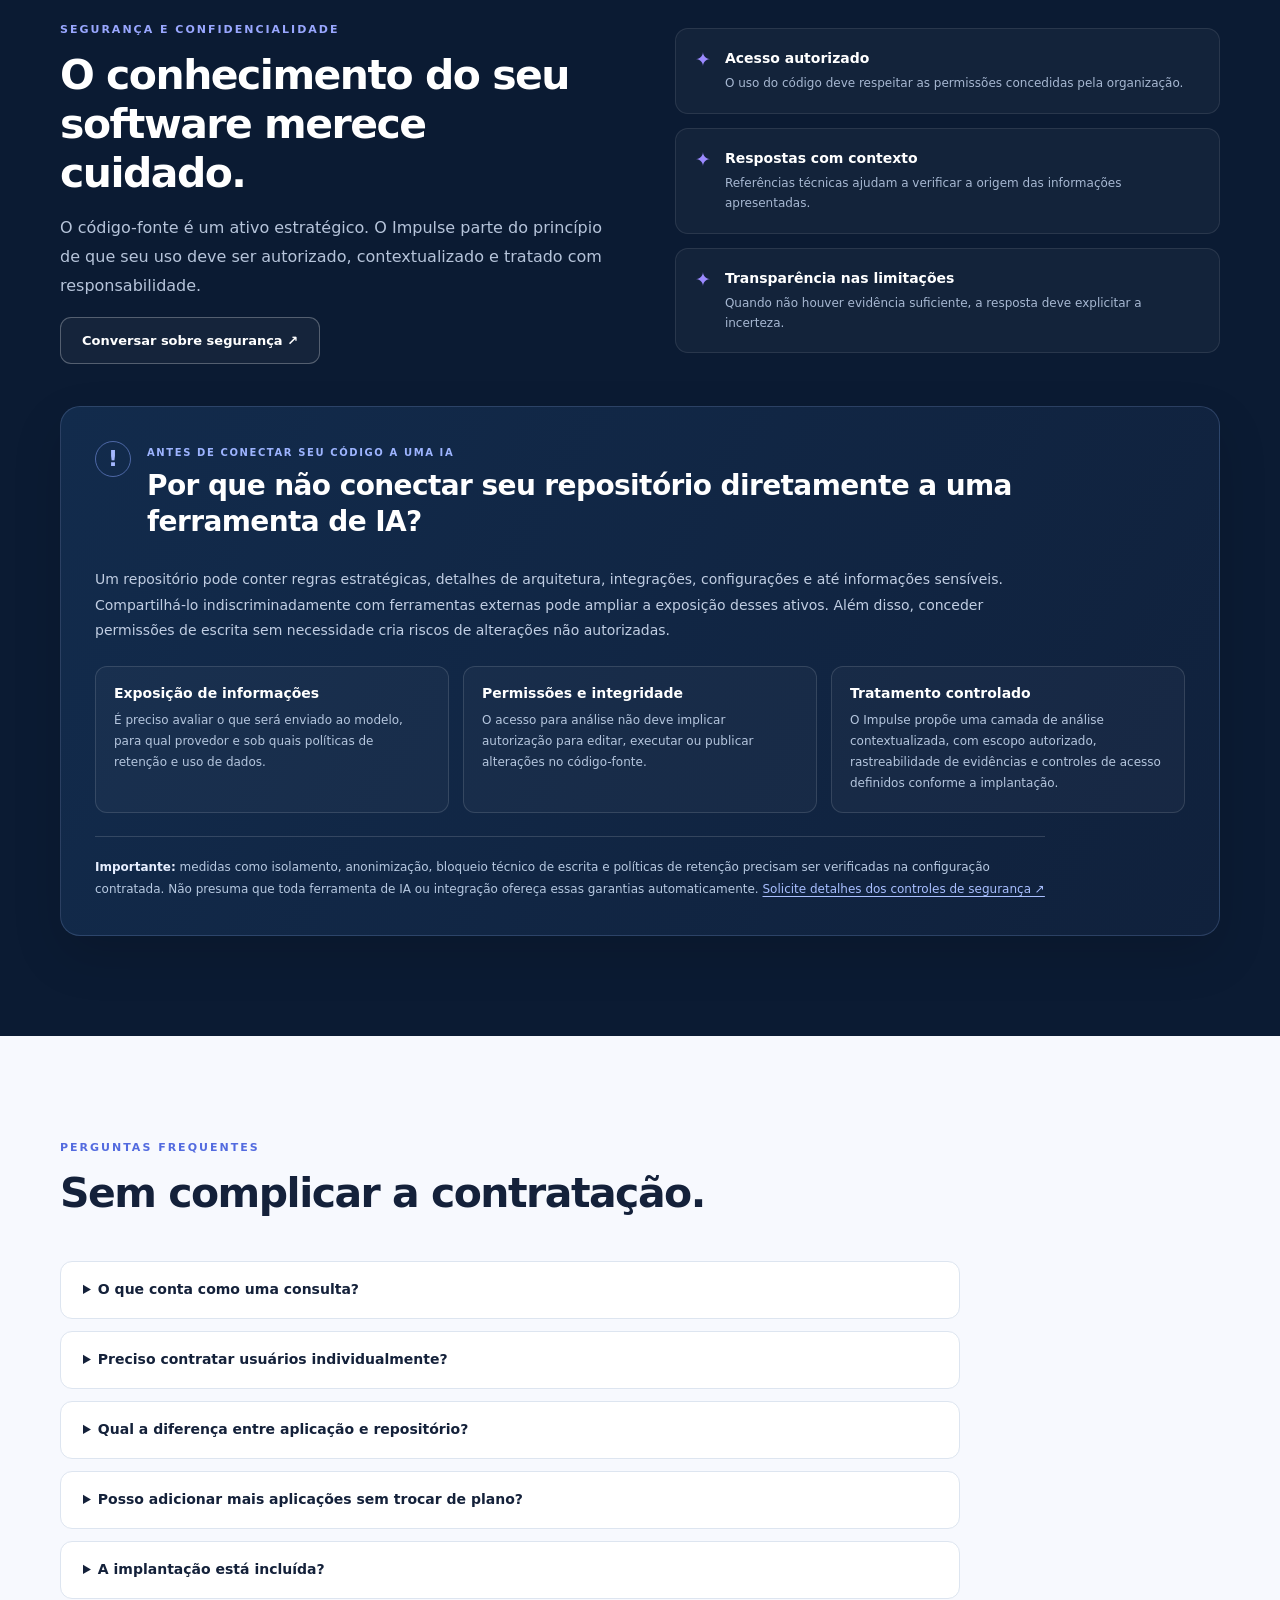
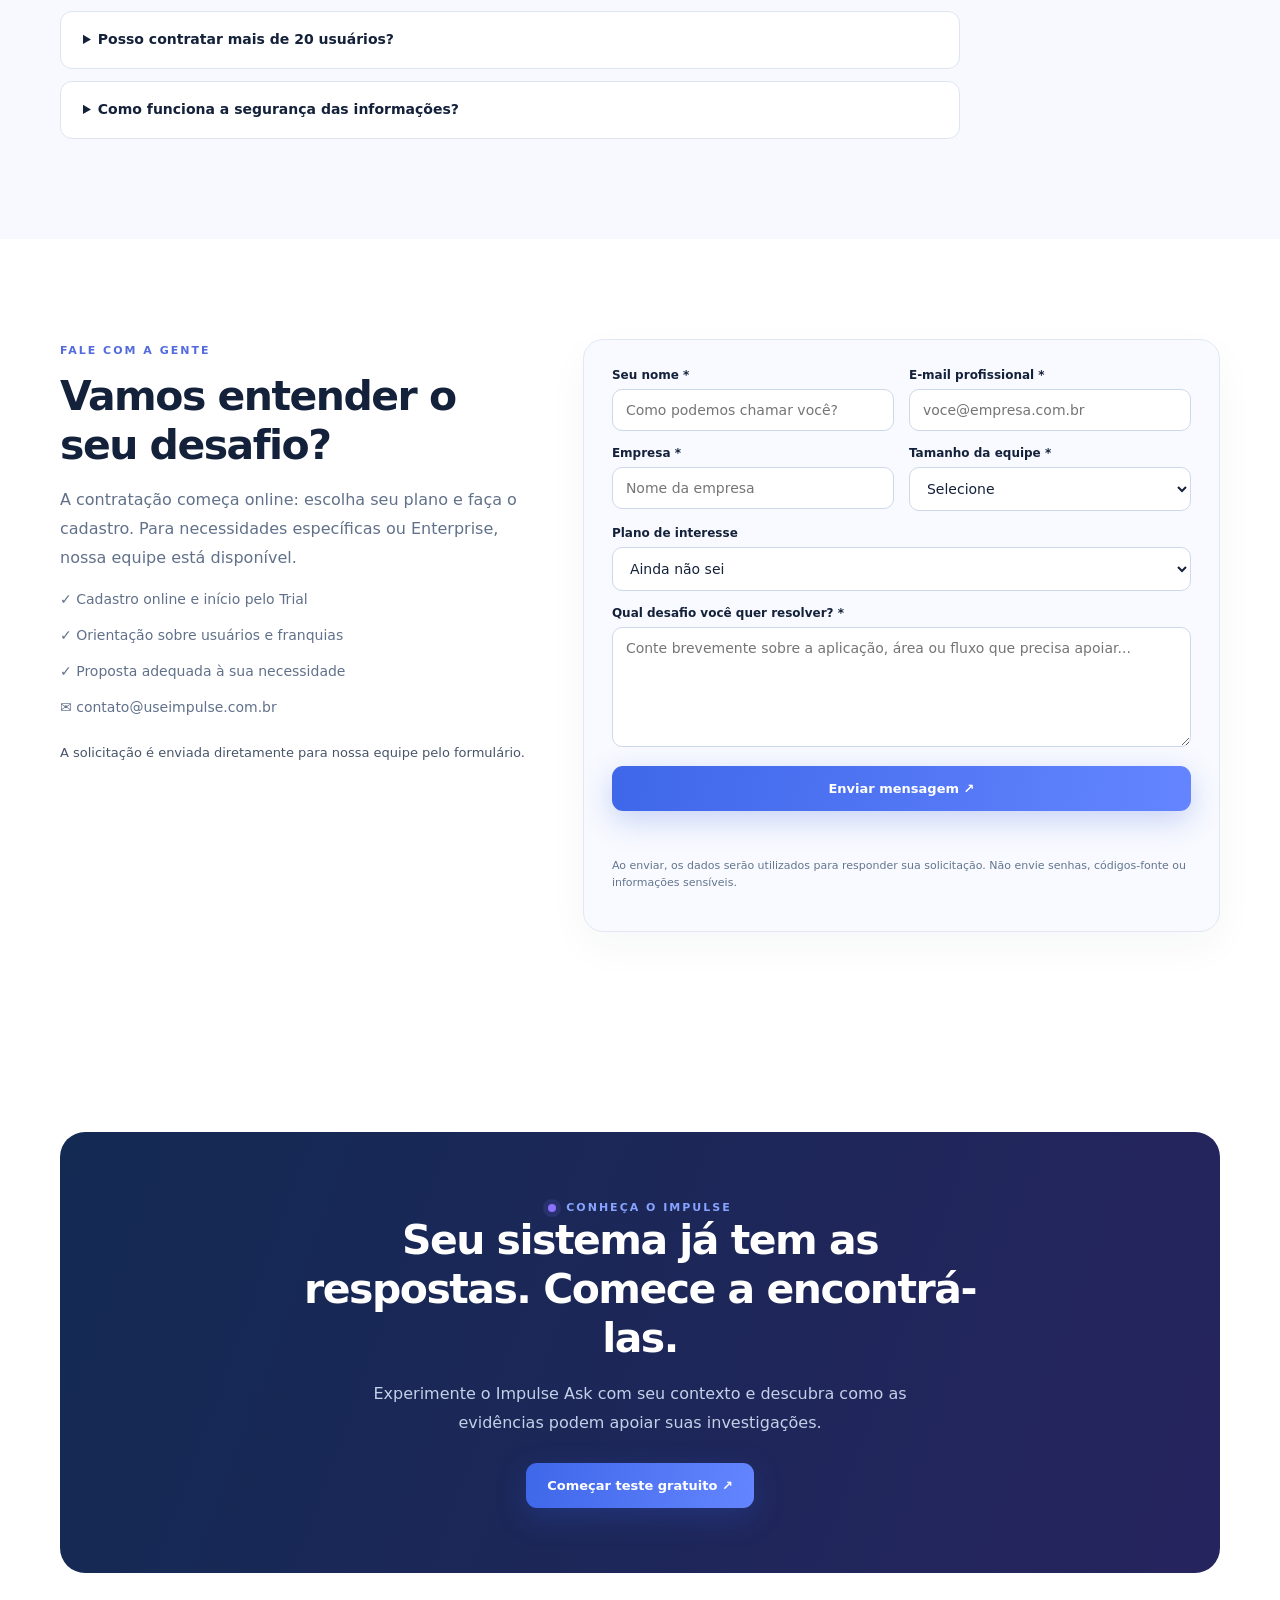
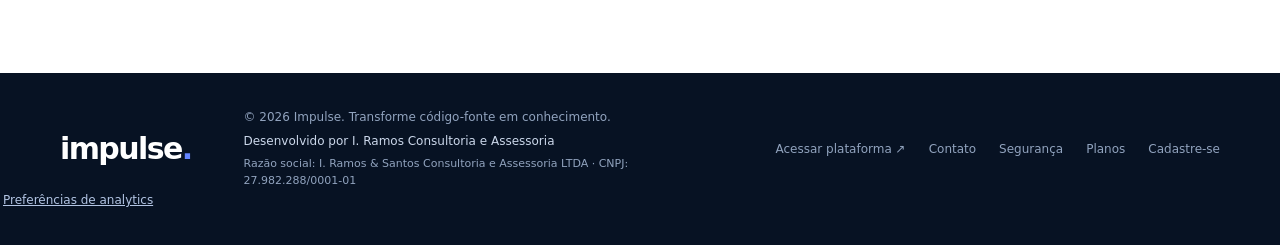
==== commit 903087f3: "feat(seo): link targeted landing pages from use cases" ====
--- a/index.html
+++ b/index.html
@@ -154,6 +154,8 @@
 
 /* Analytics consent banner */
 .privacy-toggle{border:0;background:none;text-decoration:underline;color:#b2c4e3;font:inherit;font-size:12px;padding:3px;cursor:pointer}.consent-banner[hidden]{display:none!important}.consent-banner{position:fixed;bottom:18px;left:18px;right:18px;z-index:100;background:white;box-shadow:0 18px 75px #07122355;border:1px solid #cad7eb;border-radius:16px;padding:18px 21px;display:flex;align-items:center;justify-content:space-between;gap:20px;max-width:1000px;margin:auto}.consent-banner strong{display:block;font-size:15px}.consent-banner p{font-size:12px;line-height:1.65;color:#54657e;margin:7px 0 0}.consent-actions{display:flex;gap:10px;flex-wrap:wrap;flex-shrink:0}.consent-actions button{font:inherit;font-weight:700;font-size:12px;border-radius:10px;border:1px solid #acbad3;padding:11px 15px;background:white;color:#162847;cursor:pointer}.consent-actions .consent-accept{background:#2359d6;border-color:#2359d6;color:white}.consent-actions button:focus-visible{outline:3px solid #6085ff;outline-offset:2px}@media(max-width:800px){.consent-banner{flex-direction:column;align-items:flex-start}.consent-actions{width:100%}.consent-actions button{flex:1}}@media(max-width:520px){.consent-banner{left:10px;right:10px;bottom:10px;padding:14px}}
+
+.segment-pages{display:flex;align-items:center;gap:14px;flex-wrap:wrap;margin-top:28px;padding:19px 23px;border-radius:14px;border:1px solid #e2e8f3;background:white}.segment-pages span{font-size:13px;color:#53657f}.segment-pages a{font-weight:700;color:#355ed0;font-size:13px}.segment-pages a:hover{text-decoration:underline}.segment-pages a:focus-visible{outline:2px solid #355ed0;outline-offset:3px}
 </style>
 <script src="https://challenges.cloudflare.com/turnstile/v0/api.js" async defer></script></head>
 <body>
@@ -161,7 +163,7 @@
 <main><section class="hero dark" id="inicio"><div class="wrap hero-grid"><div><div class="eyebrow">INTELIGÊNCIA SOBRE SEUS SISTEMAS</div><h1>Seu time ainda perde horas tentando <span class="gradient">entender como o sistema funciona?</span></h1><p>O Impulse ajuda equipes de TI e suporte técnico a investigar regras de negócio, fluxos e comportamentos com respostas fundamentadas no código-fonte e na documentação disponível.</p><div class="actions"><a class="btn primary" data-track="trial_click" href="https://app.useimpulse.com.br/trial?plan=trial">Experimentar grátis ↗</a><a class="btn outline" href="#demonstracao">Ver o Impulse na prática ↓</a></div><div class="hero-note">14 dias grátis · Sem cartão de crédito · Para tecnologia, suporte e operações.</div></div><div class="chat-window" aria-label="Exemplo ilustrativo de consulta ao Impulse"><div class="chat-head"><div class="chat-title"><span class="dot"></span> Impulse Ask <span style="color:#8da1bf;font-weight:400">/ Consultas</span></div><span class="demo-tag">Exemplo ilustrativo</span></div><div class="chat-body"><div class="bubble user">Em quais situações um pedido pode ser bloqueado antes do faturamento?</div><div class="response"><div class="ai-symbol">✦</div><div class="response-content"><strong>Impulse</strong><p>Na aplicação ilustrativa, o bloqueio pode ocorrer quando há pendência de aprovação de crédito, inconsistência nos dados fiscais ou divergência entre os itens do pedido e as regras de faturamento.</p><p>O fluxo de validação é executado antes do envio ao serviço de emissão.</p><div class="evidence"><span>◈ REFERÊNCIAS NO CÓDIGO · EXEMPLO</span><code>OrderValidationService.cs · linhas 84–112</code><br><code>BillingRules.cs · linhas 36–58</code></div></div></div></div><div class="chat-input">Faça uma pergunta sobre sua aplicação… <span>➤</span></div></div></div></section>
 <section class="section problem" id="solucao"><div class="wrap"><div class="section-head"><span class="kicker">O DESAFIO</span><h2>Quando ninguém sabe por que o sistema se comporta assim, todo mundo espera.</h2><p class="section-lead">Uma regra escondida no código pode atrasar um chamado, mobilizar desenvolvedores e deixar o cliente sem resposta. O Impulse aproxima sua equipe do conhecimento que já existe na aplicação.</p></div><div class="problem-grid"><article class="tile"><div class="tile-icon">⌘</div><h3>Dependência de especialistas</h3><p>Cada dúvida precisa chegar a quem conhece o sistema há anos. Quando essa pessoa não está disponível, a operação espera.</p></article><article class="tile"><div class="tile-icon">⌕</div><h3>Chamados que não avançam</h3><p>Suporte e atendimento precisam envolver a TI para entender validações, integrações e comportamentos inesperados.</p></article><article class="tile"><div class="tile-icon">↗</div><h3>Regras difíceis de encontrar</h3><p>O que está implementado nem sempre está documentado. Localizar condições e exceções vira uma investigação manual.</p></article></div></div></section>
 <section class="section demo-section" id="demonstracao"><div class="wrap"><div class="section-head"><span class="kicker">VEJA O IMPULSE NA PRÁTICA</span><h2>Uma pergunta simples pode evitar horas de investigação.</h2><p class="section-lead">Escolha uma dúvida e veja como uma resposta pode ser apresentada. Usamos dados fictícios: nenhum código real é acessado nesta demonstração.</p></div><div class="demo-layout"><div class="demo-choices"><p class="demo-label">Que dúvida você gostaria de investigar?</p><button type="button" class="demo-choice selected" data-demo="pedido" aria-pressed="true">Por que um pedido fica bloqueado?</button><button type="button" class="demo-choice" data-demo="desconto" aria-pressed="false">Quando o cliente não recebe desconto?</button><button type="button" class="demo-choice" data-demo="integracao" aria-pressed="false">O que ocorre quando uma integração falha?</button><p class="demo-disclaimer">Exemplo interativo ilustrativo, não uma consulta à IA nem evidência sobre um sistema real.</p><a class="btn primary" data-track="trial_click" href="https://app.useimpulse.com.br/trial?plan=trial">Testar com minha aplicação ↗</a></div><div class="demo-answer" aria-live="polite" aria-atomic="true"><div class="demo-answer-header"><span class="demo-answer-brand">✦ Impulse Ask</span><span class="demo-answer-badge">Demonstração fictícia</span></div><div class="demo-answer-question" id="demo-question">Por que um pedido fica bloqueado?</div><div class="demo-answer-content"><strong>O que a investigação indica</strong><p id="demo-response">Neste exemplo, um pedido pode ficar bloqueado quando a aprovação de crédito está pendente ou os dados fiscais apresentam inconsistências. O fluxo consulta validações antes do faturamento.</p><div class="demo-evidence"><span>Exemplos de evidências</span><code id="demo-evidence-1">OrderValidationService.cs · linhas 84–112</code><code id="demo-evidence-2">BillingRules.cs · linhas 36–58</code></div><p class="demo-limit">O Impulse apresenta referências quando as encontra e informa limitações quando não há evidência suficiente.</p></div></div></div></div></section>
-<section class="section usecases" id="casos"><div class="wrap"><div class="section-head"><span class="kicker">CASOS DE USO</span><h2>Uma mesma aplicação. Menos dúvidas entre equipes.</h2><p class="section-lead">Veja situações da rotina de suporte, gestão de TI, Customer Success e desenvolvimento — e como o Impulse pode apoiar cada investigação.</p></div><div class="tabbar" role="tablist" aria-label="Selecione a equipe"><button class="tab active" data-tab="suporte" role="tab" aria-selected="true">◉ Suporte técnico</button><button class="tab" data-tab="cs" role="tab" aria-selected="false">◇ Atendimento e CS</button><button class="tab" data-tab="dev" role="tab" aria-selected="false">⌘ Desenvolvimento</button><button class="tab" data-tab="negocio" role="tab" aria-selected="false">◇ Análise de negócio</button><button class="tab" data-tab="qa" role="tab" aria-selected="false">✓ Qualidade / QA</button><button class="tab" data-tab="implantacao" role="tab" aria-selected="false">↗ Implantação</button></div><div class="case-grid" id="cases-content"></div></div></section>
+<section class="section usecases" id="casos"><div class="wrap"><div class="section-head"><span class="kicker">CASOS DE USO</span><h2>Uma mesma aplicação. Menos dúvidas entre equipes.</h2><p class="section-lead">Veja situações da rotina de suporte, gestão de TI, Customer Success e desenvolvimento — e como o Impulse pode apoiar cada investigação.</p></div><div class="tabbar" role="tablist" aria-label="Selecione a equipe"><button class="tab active" data-tab="suporte" role="tab" aria-selected="true">◉ Suporte técnico</button><button class="tab" data-tab="cs" role="tab" aria-selected="false">◇ Atendimento e CS</button><button class="tab" data-tab="dev" role="tab" aria-selected="false">⌘ Desenvolvimento</button><button class="tab" data-tab="negocio" role="tab" aria-selected="false">◇ Análise de negócio</button><button class="tab" data-tab="qa" role="tab" aria-selected="false">✓ Qualidade / QA</button><button class="tab" data-tab="implantacao" role="tab" aria-selected="false">↗ Implantação</button></div><div class="case-grid" id="cases-content"></div><div class="segment-pages" aria-label="Saiba mais por área"><span>Explore como o Impulse apoia seu time:</span><a href="/suporte-tecnico/">Para suporte técnico ↗</a><a href="/gestao-de-ti/">Para gestores de TI ↗</a></div></div></section>
 <section class="section" id="como-funciona"><div class="wrap"><div class="section-head"><span class="kicker">COMO FUNCIONA</span><h2>Conecte o conhecimento. Faça perguntas. Encontre evidências.</h2><p class="section-lead">O Impulse analisa as fontes autorizadas para ajudar a explicar regras e comportamentos. Comece com uma pergunta e confira as referências encontradas.</p></div><div class="steps"><article class="step"><span class="step-num">01 / CONTEXTO</span><h3>Conecte suas fontes</h3><p>Disponibilize repositórios e documentos autorizados que ajudam a explicar o funcionamento da aplicação.</p></article><article class="step"><span class="step-num">02 / CONSULTA</span><h3>Contextualize e pergunte</h3><p>Complete o Discovery e investigue regras, fluxos e integrações em linguagem natural.</p></article><article class="step"><span class="step-num">03 / EVIDÊNCIA</span><h3>Valide as evidências</h3><p>Consulte respostas com referências às fontes encontradas e limitações explícitas quando a evidência não for suficiente.</p></article></div></div></section>
 <section class="section pricing" id="planos"><div class="wrap"><div class="section-head"><span class="kicker">PLANOS E INVESTIMENTO</span><h2>Comece grátis. Amplie conforme o uso da sua equipe.</h2><p class="section-lead">Teste o Impulse por 14 dias, sem cartão de crédito. Depois, escolha o plano adequado aos usuários, aplicações e consultas da operação.</p></div><div class="price-grid">
 <article class="price-card"><span class="price-tag">EXPERIMENTE GRÁTIS</span><h3>Trial</h3><div class="amount">Grátis <small>14 dias</small></div><p>Conheça o Impulse sem compromisso</p><ul><li>Até 2 repositórios</li><li>100 perguntas em 14 dias</li><li>Até 5 usuários</li><li>Sem cartão de crédito</li></ul><a class="btn light" href="https://app.useimpulse.com.br/trial?plan=trial">Experimentar grátis ↗</a></article>
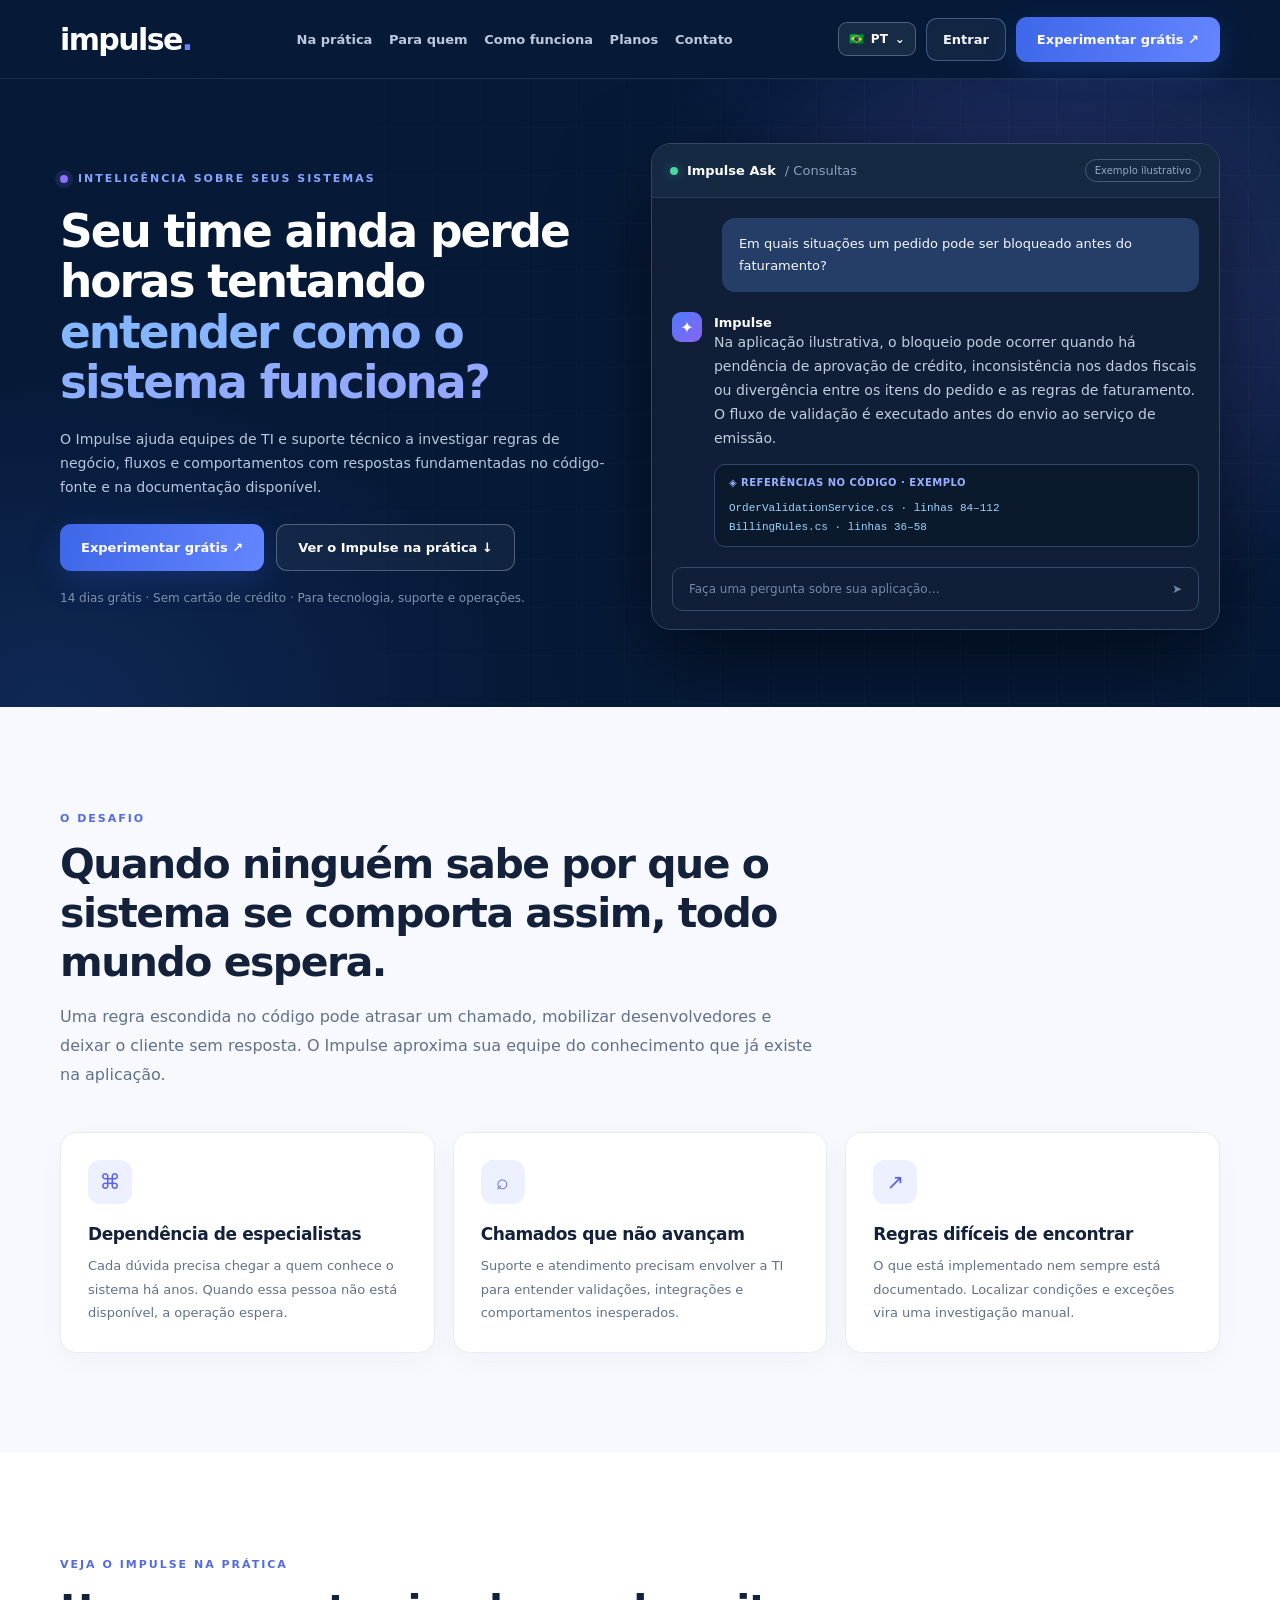
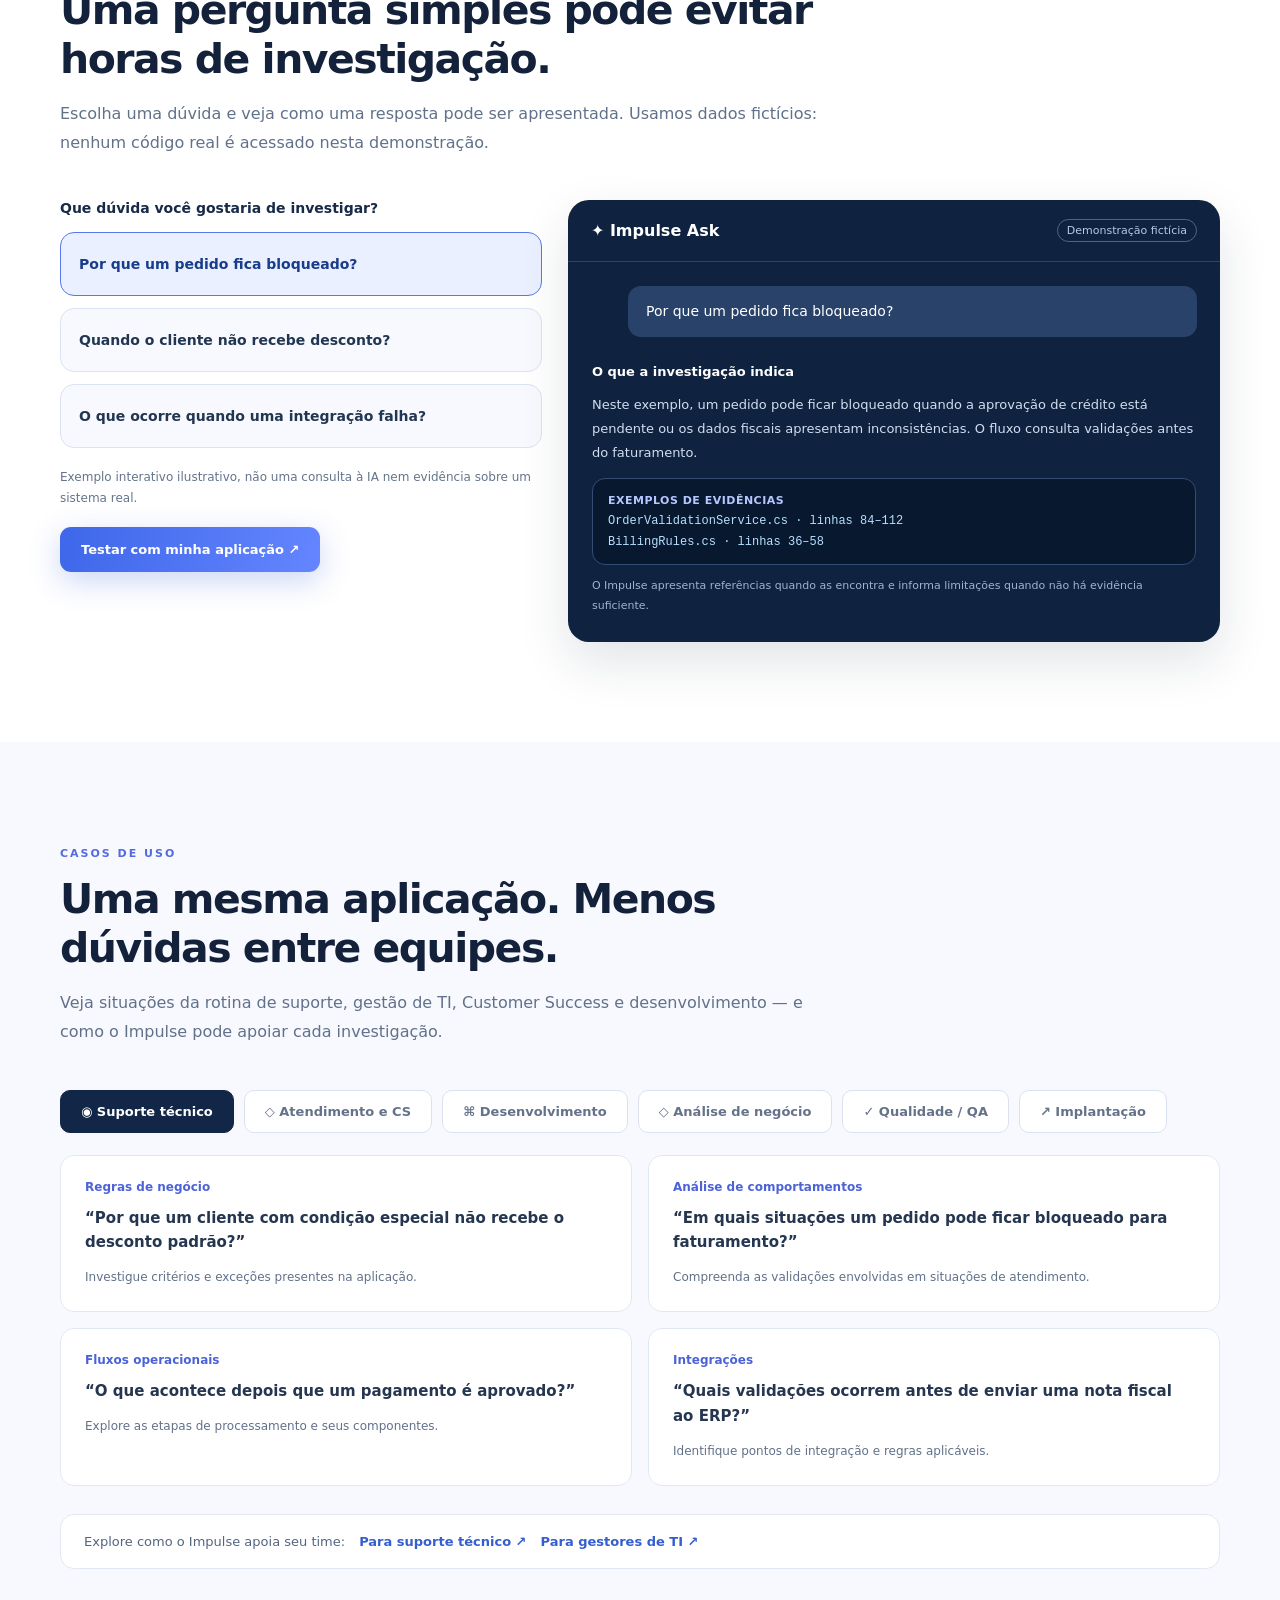
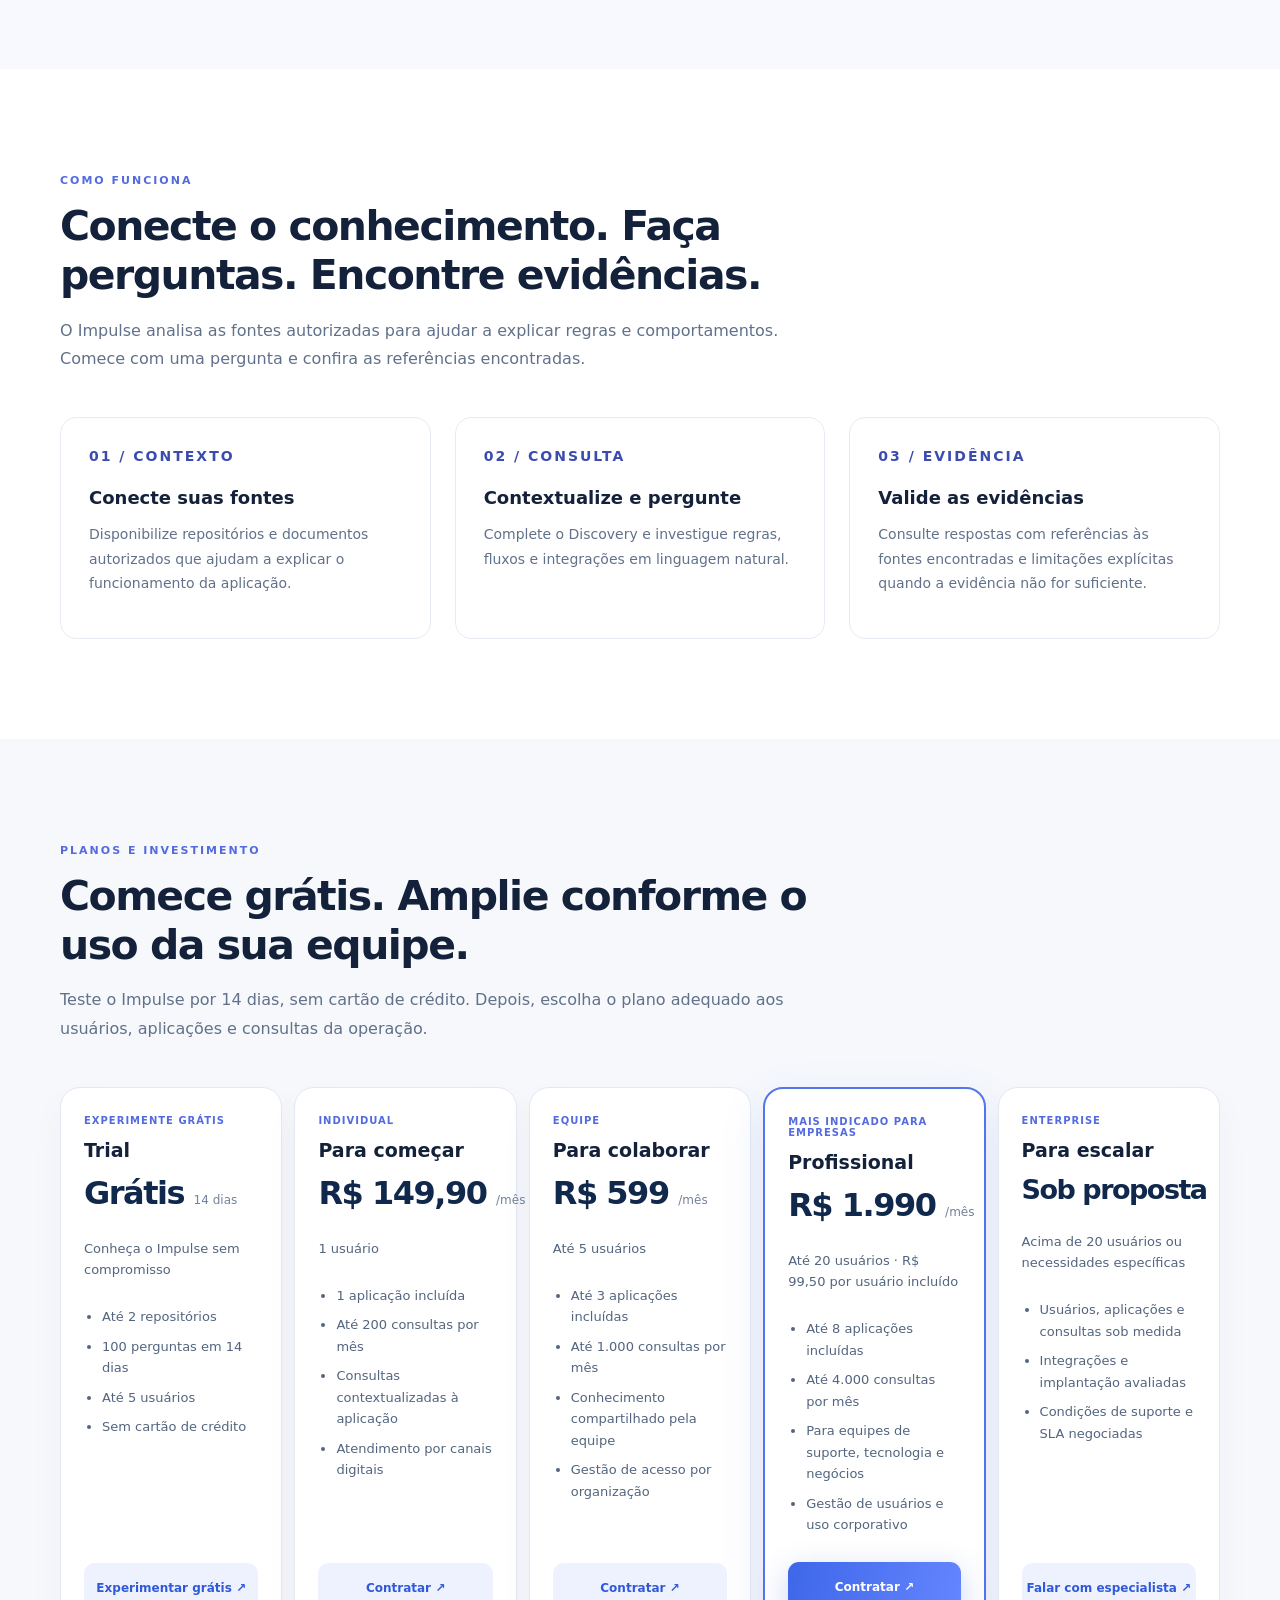
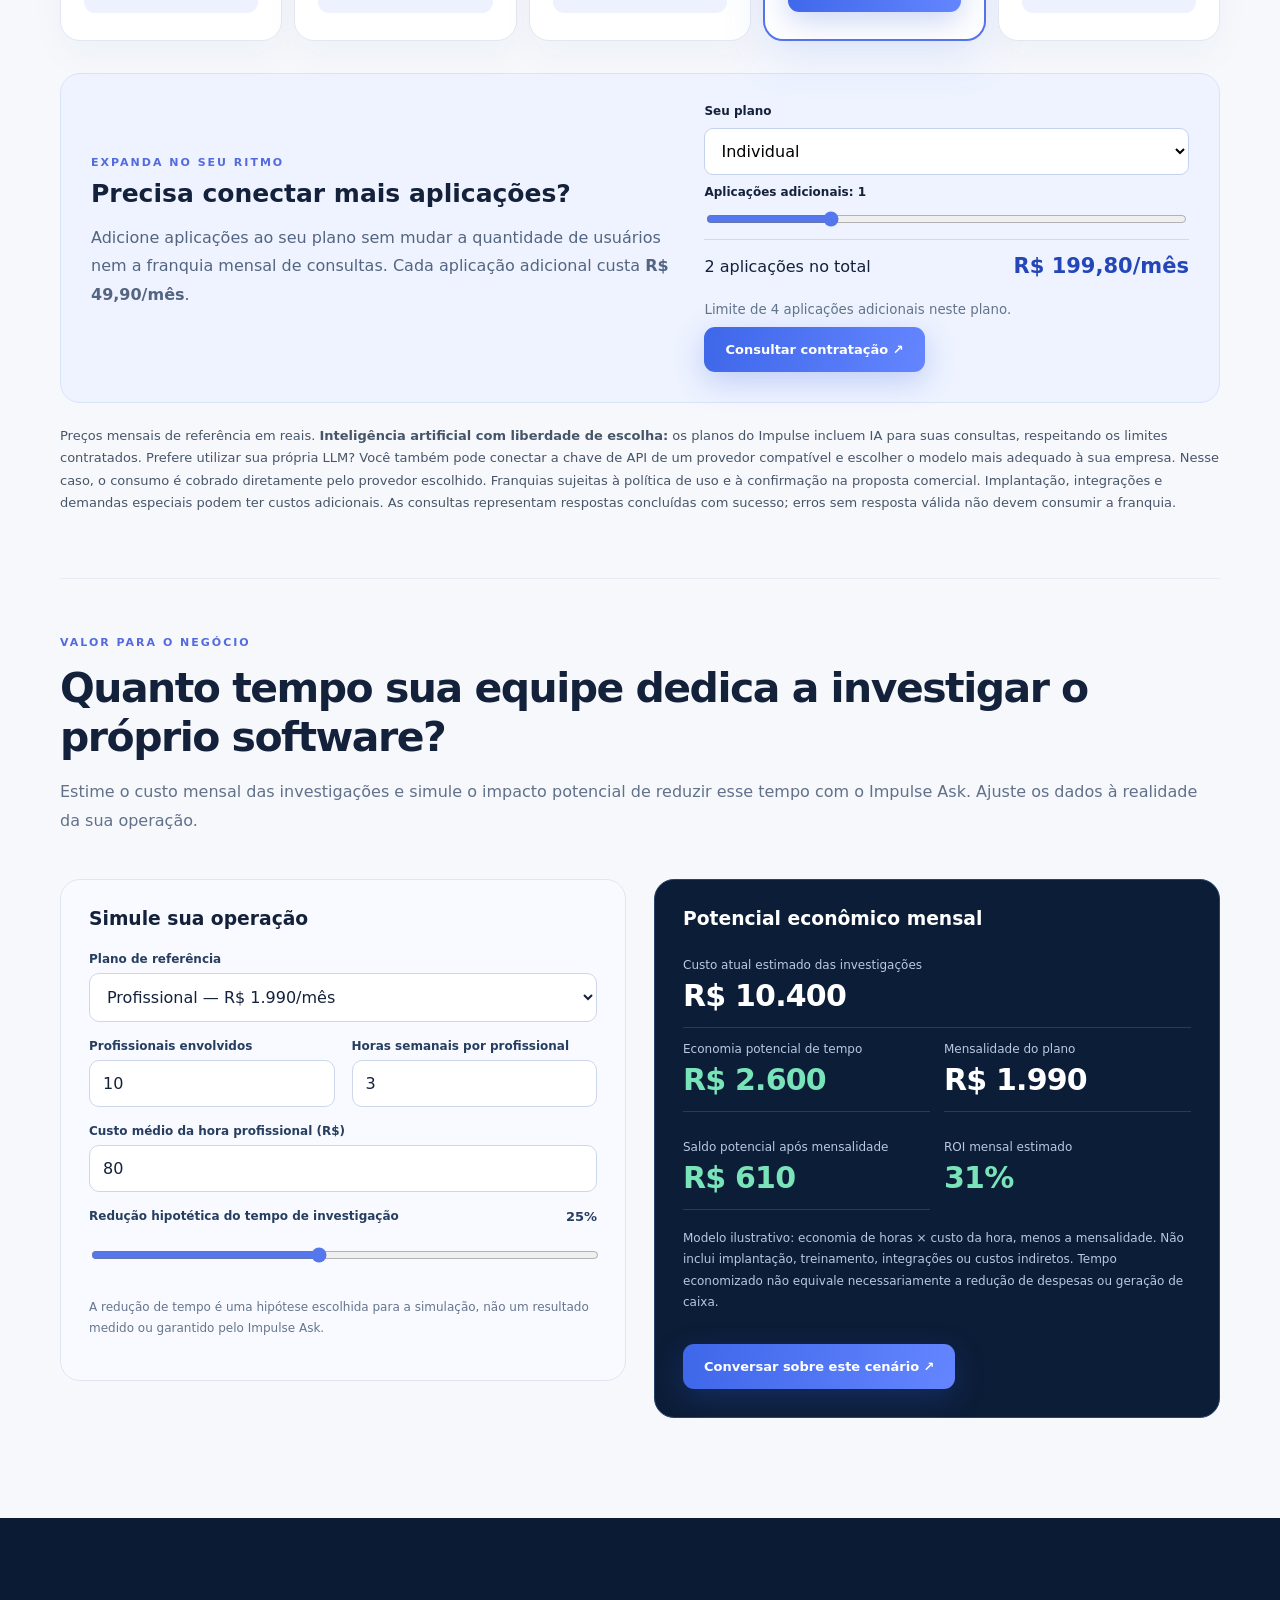
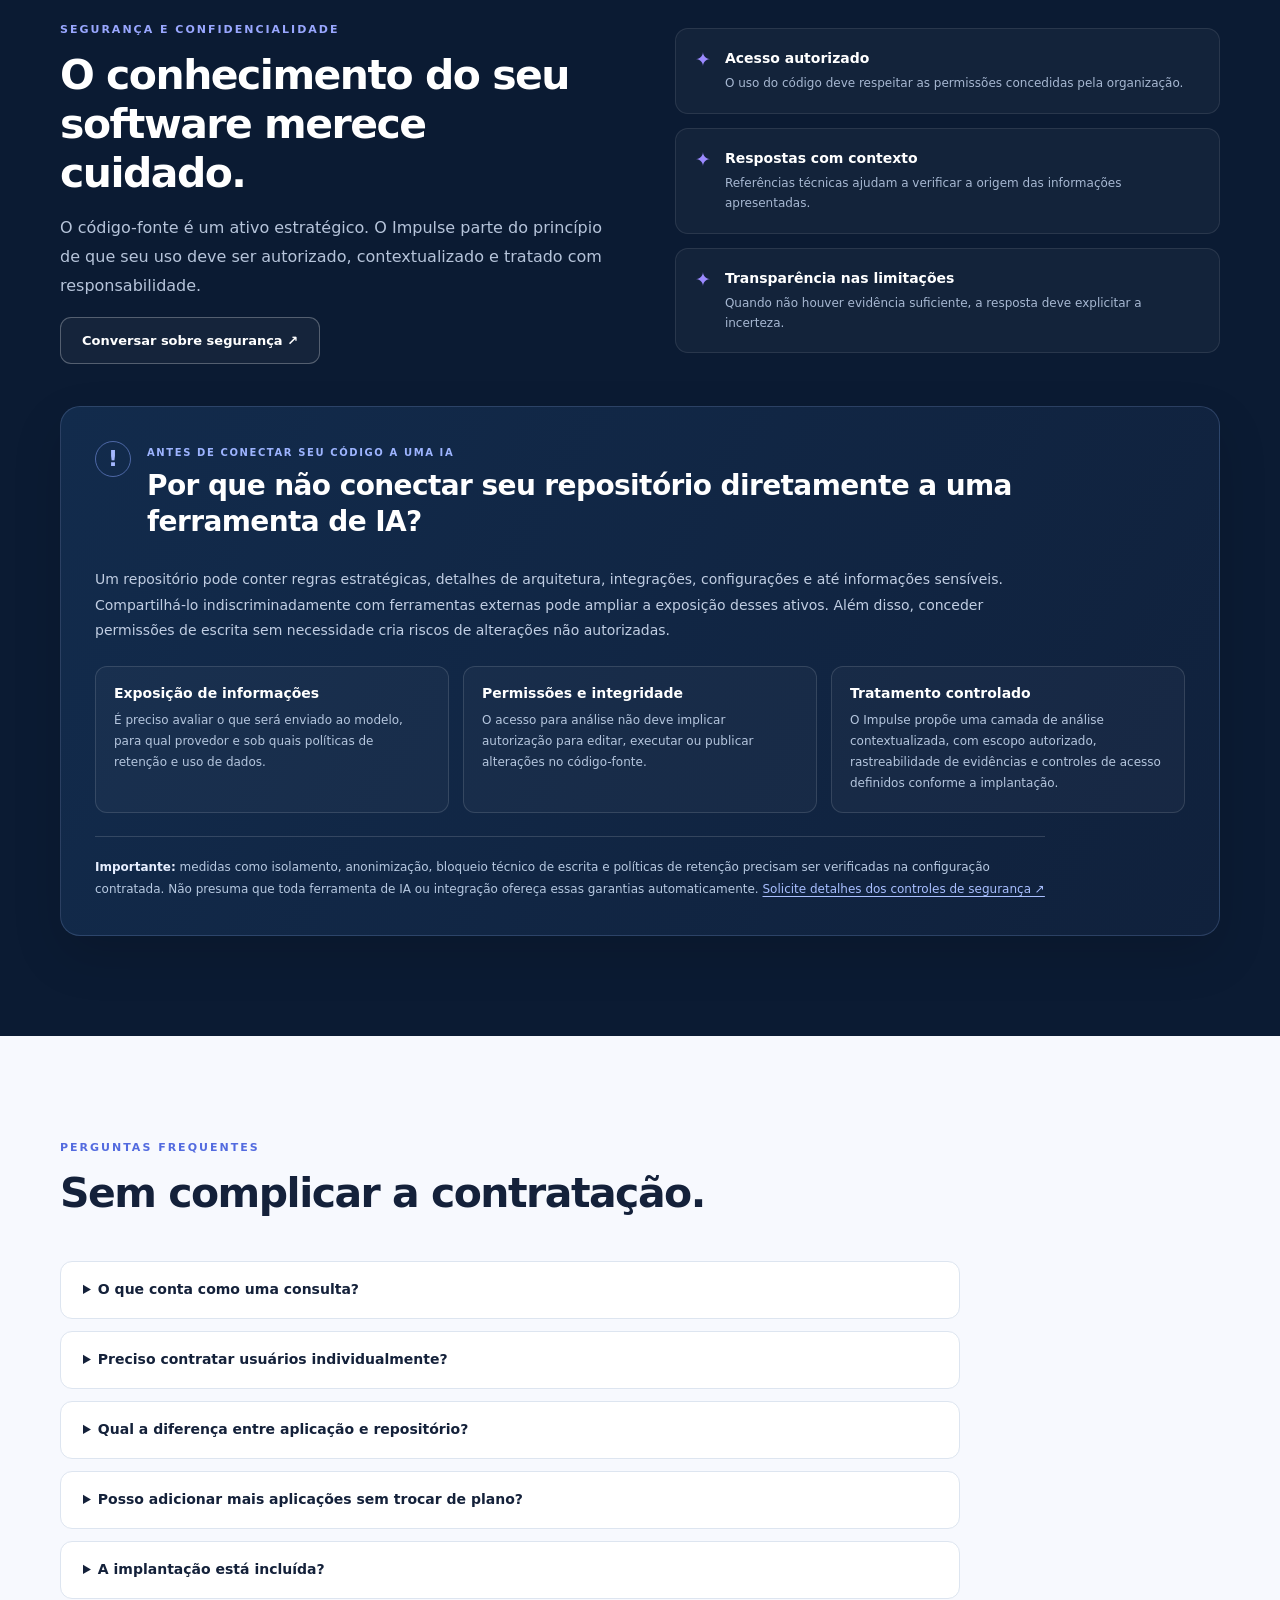
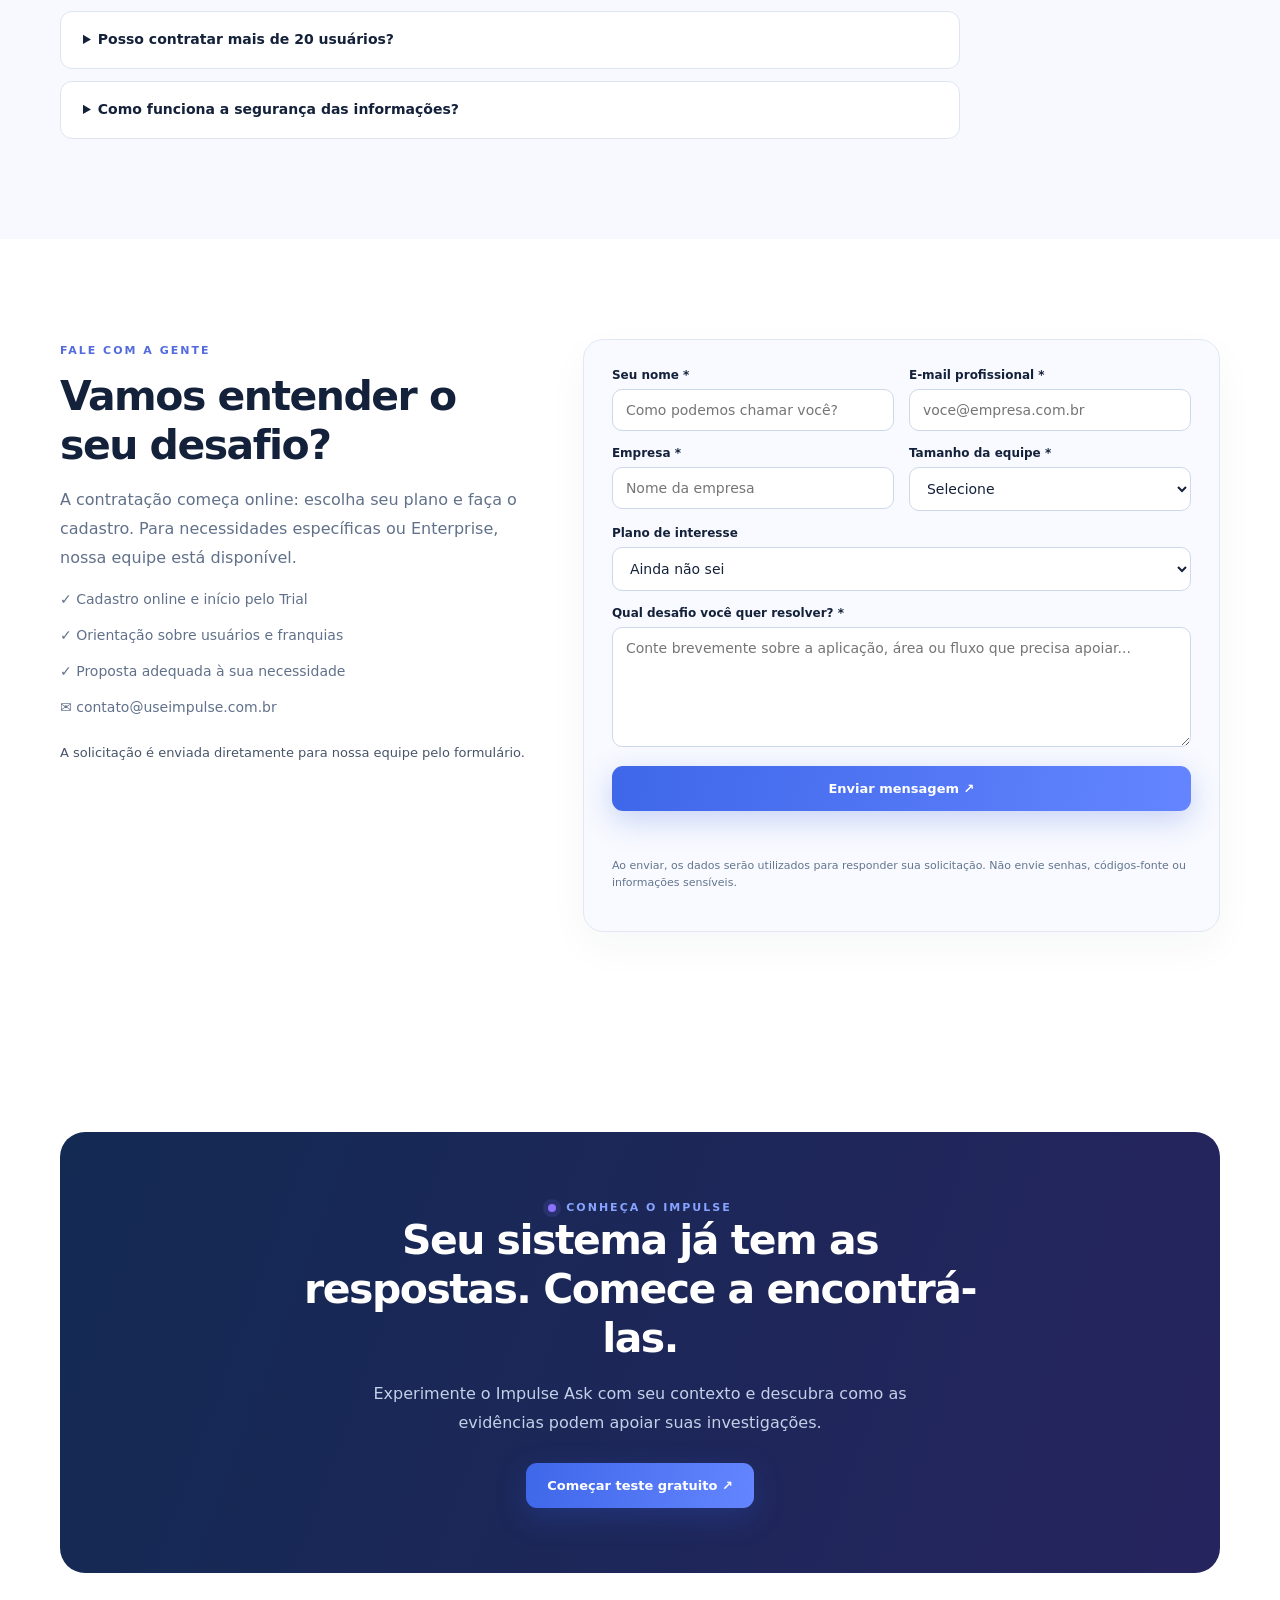
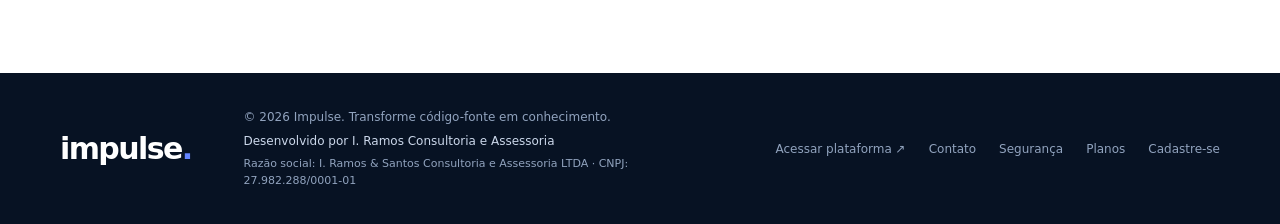
==== commit 616331e0: "fix(marketing): responsive navigation and accessible analytics preferences in footer" ====
--- a/index.html
+++ b/index.html
@@ -156,6 +156,8 @@
 .privacy-toggle{border:0;background:none;text-decoration:underline;color:#b2c4e3;font:inherit;font-size:12px;padding:3px;cursor:pointer}.consent-banner[hidden]{display:none!important}.consent-banner{position:fixed;bottom:18px;left:18px;right:18px;z-index:100;background:white;box-shadow:0 18px 75px #07122355;border:1px solid #cad7eb;border-radius:16px;padding:18px 21px;display:flex;align-items:center;justify-content:space-between;gap:20px;max-width:1000px;margin:auto}.consent-banner strong{display:block;font-size:15px}.consent-banner p{font-size:12px;line-height:1.65;color:#54657e;margin:7px 0 0}.consent-actions{display:flex;gap:10px;flex-wrap:wrap;flex-shrink:0}.consent-actions button{font:inherit;font-weight:700;font-size:12px;border-radius:10px;border:1px solid #acbad3;padding:11px 15px;background:white;color:#162847;cursor:pointer}.consent-actions .consent-accept{background:#2359d6;border-color:#2359d6;color:white}.consent-actions button:focus-visible{outline:3px solid #6085ff;outline-offset:2px}@media(max-width:800px){.consent-banner{flex-direction:column;align-items:flex-start}.consent-actions{width:100%}.consent-actions button{flex:1}}@media(max-width:520px){.consent-banner{left:10px;right:10px;bottom:10px;padding:14px}}
 
 .segment-pages{display:flex;align-items:center;gap:14px;flex-wrap:wrap;margin-top:28px;padding:19px 23px;border-radius:14px;border:1px solid #e2e8f3;background:white}.segment-pages span{font-size:13px;color:#53657f}.segment-pages a{font-weight:700;color:#355ed0;font-size:13px}.segment-pages a:hover{text-decoration:underline}.segment-pages a:focus-visible{outline:2px solid #355ed0;outline-offset:3px}
+
+.footer-links{flex-wrap:wrap;align-items:center}.hero .actions{flex-wrap:wrap}@media(max-width:940px){.navlinks{display:none;position:absolute;top:72px;left:0;right:0;background:#0a1930;padding:22px 24px;flex-direction:column;align-items:stretch}.navlinks.open{display:flex}.mobile-toggle{display:block}.nav{min-height:72px}}@media(max-width:650px){.nav{gap:9px}.nav-actions{gap:8px}.nav-login{display:none}.nav-demo{font-size:12px;padding:10px 12px}}
 </style>
 <script src="https://challenges.cloudflare.com/turnstile/v0/api.js" async defer></script></head>
 <body>
@@ -187,7 +189,7 @@
 <section class="section faq" id="perguntas"><div class="wrap"><div class="section-head"><span class="kicker">PERGUNTAS FREQUENTES</span><h2>Sem complicar a contratação.</h2></div><div class="faq-list"><details><summary>O que conta como uma consulta?</summary><p>Uma pergunta processada que gere resposta válida. Falhas técnicas sem resposta válida não devem consumir a franquia, conforme as regras do serviço.</p></details><details><summary>Preciso contratar usuários individualmente?</summary><p>Não. Os planos Equipe e Profissional contemplam até 5 e 20 usuários, respectivamente. O Individual contempla uma pessoa.</p></details><details><summary>Qual a diferença entre aplicação e repositório?</summary><p>Uma aplicação representa um sistema ou produto conectado ao Impulse Ask e pode reunir repositórios relacionados, como frontend e backend. A quantidade, o tamanho e as condições de indexação dos repositórios estão sujeitos a limites técnicos e à validação na contratação.</p></details><details><summary>Posso adicionar mais aplicações sem trocar de plano?</summary><p>Sim. Aplicações adicionais custam R$ 49,90 por aplicação/mês, mantendo a franquia de usuários e consultas do plano: até 4 adicionais no Individual, 7 no Equipe e 12 no Profissional. Necessidades maiores são avaliadas no Enterprise.</p></details><details><summary>A implantação está incluída?</summary><p>O esforço de configuração, organização de informações e integrações é avaliado conforme o projeto. Eventuais custos de implantação serão apresentados antes da contratação.</p></details><details><summary>Posso contratar mais de 20 usuários?</summary><p>Sim. Nossa modalidade Enterprise é dimensionada conforme a quantidade de usuários, consultas, integrações e requisitos de atendimento.</p></details><details><summary>Como funciona a segurança das informações?</summary><p>As condições de acesso, tratamento dos dados, integrações e confidencialidade são alinhadas no processo de contratação. A solução deve trabalhar apenas com conteúdos autorizados pela organização.</p></details></div></div></section>
 <section class="section contact" id="contato"><div class="wrap contact-grid"><div><span class="kicker">FALE COM A GENTE</span><h2>Vamos entender o seu desafio?</h2><p class="section-lead">A contratação começa online: escolha seu plano e faça o cadastro. Para necessidades específicas ou Enterprise, nossa equipe está disponível.</p><div class="contact-points"><span>✓ Cadastro online e início pelo Trial</span><span>✓ Orientação sobre usuários e franquias</span><span>✓ Proposta adequada à sua necessidade</span><span>✉ contato@useimpulse.com.br</span></div><p class="pricing-note">A solicitação é enviada diretamente para nossa equipe pelo formulário.</p></div><form class="contact-card" id="lead-form"><div class="visually-hidden" aria-hidden="true"><label for="lead-website">Website</label><input id="lead-website" name="website" type="text" tabindex="-1" autocomplete="off"></div><div class="form-grid"><div class="form-row"><label for="lead-name">Seu nome *</label><input id="lead-name" name="name" required maxlength="100" autocomplete="name" placeholder="Como podemos chamar você?"></div><div class="form-row"><label for="lead-email">E-mail profissional *</label><input id="lead-email" name="email" type="email" required maxlength="160" autocomplete="email" placeholder="voce@empresa.com.br"></div></div><div class="form-grid"><div class="form-row"><label for="lead-company">Empresa *</label><input id="lead-company" name="company" required maxlength="120" autocomplete="organization" placeholder="Nome da empresa"></div><div class="form-row"><label for="lead-size">Tamanho da equipe *</label><select id="lead-size" name="size" required><option value="">Selecione</option><option>1 pessoa</option><option>2 a 5 pessoas</option><option>6 a 20 pessoas</option><option>21 a 50 pessoas</option><option>Mais de 50 pessoas</option></select></div></div><div class="form-row"><label for="lead-plan">Plano de interesse</label><select id="lead-plan" name="plan"><option>Ainda não sei</option><option>Individual</option><option>Equipe</option><option>Profissional</option><option>Enterprise</option></select></div><div class="form-row"><label for="lead-message">Qual desafio você quer resolver? *</label><textarea id="lead-message" name="message" required maxlength="1500" placeholder="Conte brevemente sobre a aplicação, área ou fluxo que precisa apoiar..."></textarea></div><div class="cf-turnstile" data-sitekey="0x4AAAAAAFnIl7HRFYub9vyC" data-action="contact"></div><button class="btn primary" type="submit" style="width:100%">Enviar mensagem ↗</button><p id="lead-status" role="status" aria-live="polite"></p><p class="form-help">Ao enviar, os dados serão utilizados para responder sua solicitação. Não envie senhas, códigos-fonte ou informações sensíveis.</p></form></div></section>
 <section class="section"><div class="wrap"><div class="final-cta"><span class="eyebrow">CONHEÇA O IMPULSE</span><h2>Seu sistema já tem as respostas. Comece a encontrá-las.</h2><p>Experimente o Impulse Ask com seu contexto e descubra como as evidências podem apoiar suas investigações.</p><a class="btn primary" data-track="trial_click" href="https://app.useimpulse.com.br/trial?plan=trial">Começar teste gratuito ↗</a></div></div></section></main>
-<footer class="footer"><div class="wrap footer-inner"><a class="brand" href="#inicio"><span class="brand-original-text" aria-label="impulse.">impulse<span class="brand-original-dot">.</span></span></a><div class="footer-company"><span>© <span id="year"></span> Impulse. Transforme código-fonte em conhecimento.</span><span>Desenvolvido por I. Ramos Consultoria e Assessoria</span><span>Razão social: I. Ramos &amp; Santos Consultoria e Assessoria LTDA · CNPJ: 27.982.288/0001-01</span></div><div class="footer-links"><a href="https://app.useimpulse.com.br">Acessar plataforma ↗</a><a href="mailto:contato@useimpulse.com.br">Contato</a><a href="#seguranca">Segurança</a><a href="#planos">Planos</a><a href="https://app.useimpulse.com.br/trial?plan=trial">Cadastre-se</a></div></div><button type="button" class="privacy-toggle" id="analytics-preferences">Preferências de analytics</button></footer>
+<footer class="footer"><div class="wrap footer-inner"><a class="brand" href="#inicio"><span class="brand-original-text" aria-label="impulse.">impulse<span class="brand-original-dot">.</span></span></a><div class="footer-company"><span>© <span id="year"></span> Impulse. Transforme código-fonte em conhecimento.</span><span>Desenvolvido por I. Ramos Consultoria e Assessoria</span><span>Razão social: I. Ramos &amp; Santos Consultoria e Assessoria LTDA · CNPJ: 27.982.288/0001-01</span></div><div class="footer-links"><a href="https://app.useimpulse.com.br">Acessar plataforma ↗</a><a href="mailto:contato@useimpulse.com.br">Contato</a><a href="#seguranca">Segurança</a><a href="#planos">Planos</a><a href="https://app.useimpulse.com.br/trial?plan=trial">Cadastre-se</a><button type="button" class="privacy-toggle" id="analytics-preferences">Preferências de analytics</button></div></div></footer>
 <div class="consent-banner" id="analytics-consent" role="dialog" aria-label="Preferências de analytics" aria-modal="false" hidden><div><strong>Podemos usar cookies de análise?</strong><p>Usamos o Google Analytics para entender visitas e melhorar a experiência. A escolha é opcional e pode ser alterada no rodapé. Não enviamos código-fonte ou conteúdo de conversas.</p></div><div class="consent-actions"><button type="button" id="analytics-reject">Recusar</button><button type="button" class="consent-accept" id="analytics-accept">Aceitar análise</button></div></div>
 <script src="/analytics-config.js" defer></script><script src="/analytics.js" defer></script>
 <script>
